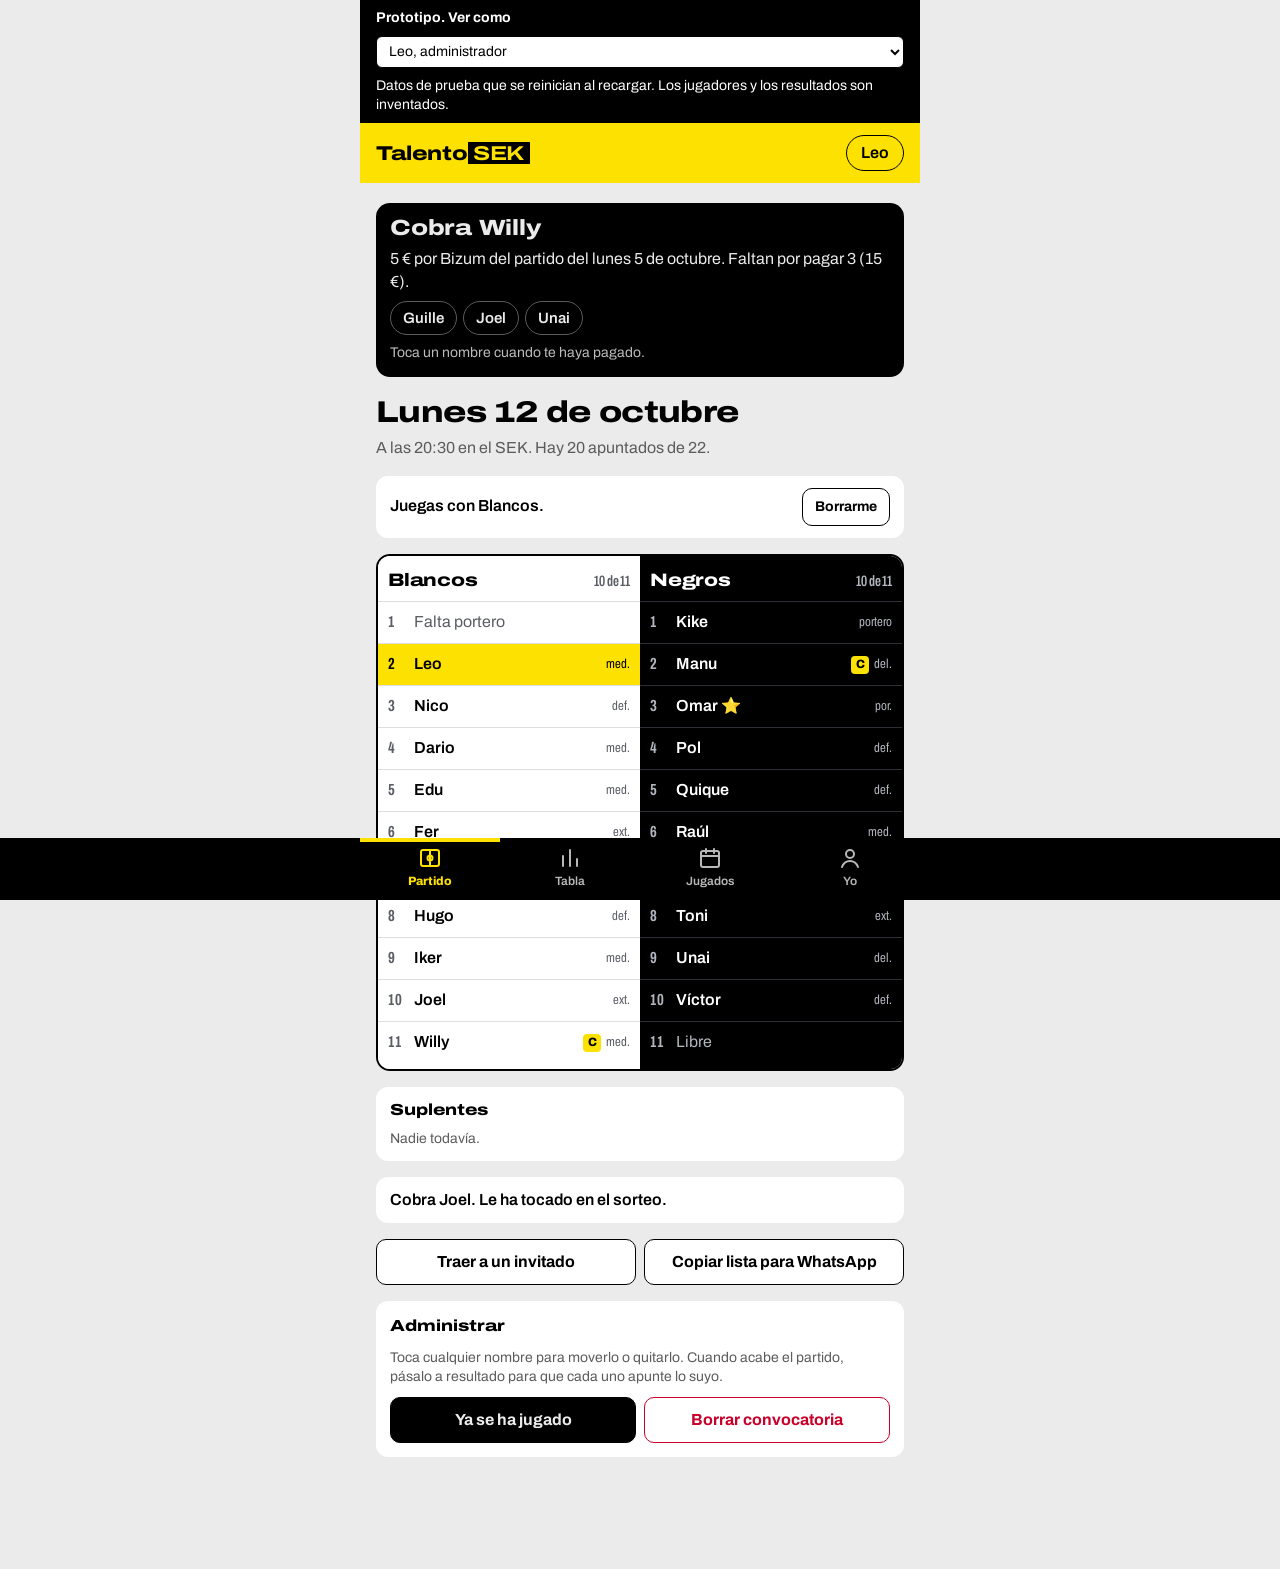
==== demo.html @ e17a6b20 "Colores del Borussia Dortmund, tabla centrada y paso automático a resultado - Amarillo y negro del B" ====
<!doctype html>
<html lang="es">
<head>
<meta charset="utf-8">
<meta name="viewport" content="width=device-width,initial-scale=1,viewport-fit=cover">
<meta name="theme-color" content="#fde100">
<style>html{padding-top:env(safe-area-inset-top,0px)}body{margin:0}[hidden]{display:none!important}</style>
</head>
<body>
<title>TalentoSEK</title>
<link rel="stylesheet" href="https://fonts.googleapis.com/css2?family=Archivo:ital,wdth,wght@0,62..125,100..900;1,62..125,100..900&amp;display=swap">
<style>
/* TalentoSEK. Una columna de móvil; la pizarra Blancos contra Negros es la pieza central y lo demás se queda callado.
   Colores: el amarillo y el negro del Borussia Dortmund, sobre grises neutros. */
:root{
  --grada:#ebebeb; --papel:#ffffff; --suave:#f3f3f3; --tinta:#000000; --gris:#5c5c5c; --raya:#c9c9c9;
  --amarilla:#fde100; --sobre-amarilla:#000000; --roja:#c8002a; --cesped:#0a7d45;
  --blanco:#ffffff; --negro:#000000; --gris-en-blanco:#5a5d64; --gris-en-negro:#b3b6be; --raya-en-blanco:#dcdee2; --raya-en-negro:#2e3035;
  --f:"Archivo","Arial Narrow",Arial,system-ui,sans-serif;
}
@media (prefers-color-scheme: dark){
  :root:not([data-theme="light"]){
    --grada:#111111; --papel:#1f1f1f; --suave:#2b2b2b; --tinta:#ffffff; --gris:#adadad; --raya:#404040;
    --roja:#ff6176; --cesped:#3fd088; color-scheme:dark;
  }
}
:root[data-theme="dark"]{
  --grada:#111111; --papel:#1f1f1f; --suave:#2b2b2b; --tinta:#ffffff; --gris:#adadad; --raya:#404040;
  --roja:#ff6176; --cesped:#3fd088; color-scheme:dark;
}
*{box-sizing:border-box}
body{background:var(--grada);color:var(--tinta);font:400 16px/1.4 var(--f);font-stretch:100%}
h1,h2,h3,p,ul,ol,dl,dd{margin:0}
ul,ol{padding:0;list-style:none}
button,input,select,textarea{font:inherit;color:inherit}
button{cursor:pointer}
:focus-visible{outline:3px solid var(--amarilla);outline-offset:2px;box-shadow:0 0 0 5px var(--tinta)}
#app{max-width:560px;margin:0 auto;padding-inline:16px;padding-block:0 112px;display:flex;flex-direction:column;gap:20px}

/* cabecera */
.cab{display:flex;align-items:center;justify-content:space-between;gap:12px;background:var(--amarilla);color:#000;margin-inline:-16px;padding:12px 16px}
.proto + .cab{margin-top:-20px}
.marca{font-weight:800;font-stretch:125%;font-size:20px;letter-spacing:-.02em}
.marca b{background:#000;color:var(--amarilla);padding:0 5px;margin-left:1px}
.quien{border:1.5px solid #000;color:#000;background:transparent;border-radius:999px;padding:6px 14px;font-weight:600;min-height:36px;max-width:55%;overflow:hidden;text-overflow:ellipsis;white-space:nowrap}
.proto{display:flex;flex-wrap:wrap;align-items:center;gap:8px 12px;background:#000;color:#fff;margin-inline:-16px;padding:8px 16px;font-size:14px}
.proto label{font-weight:700}
.proto select{background:#fff;color:#000;border:1.5px solid #000;border-radius:6px;padding:4px 8px;min-height:32px;max-width:100%}
.proto p{flex:1 1 100%}

/* textos */
.cuando{font-weight:800;font-stretch:125%;font-size:30px;line-height:1.02;letter-spacing:-.02em;text-wrap:balance}
.donde{color:var(--gris);max-width:60ch}
.vista{display:flex;flex-direction:column;gap:16px}
.bloque{display:flex;flex-direction:column;gap:10px}
h2{font-weight:800;font-stretch:125%;font-size:22px;letter-spacing:-.01em;text-wrap:balance}
.nota{color:var(--gris);font-size:14px;max-width:60ch}
.aviso{font-weight:600}
.aviso.mal{color:var(--roja)}
.aviso.bien{color:var(--cesped)}

/* botones */
.btn{border:1.5px solid var(--tinta);background:var(--papel);border-radius:10px;padding:10px 16px;font-weight:700;min-height:46px;text-align:center}
.btn.pri{background:var(--amarilla);color:var(--sobre-amarilla);border-color:var(--sobre-amarilla)}
.btn.osc{background:var(--tinta);color:var(--grada)}
.btn.peligro{color:var(--roja);border-color:var(--roja)}
.btn.min{min-height:38px;padding:6px 12px;font-size:14px}
.btn:disabled{opacity:.5;cursor:default}
.btn.ancho{width:100%}
.fila-btn{display:flex;flex-wrap:wrap;gap:8px}
.fila-btn .btn{flex:1 1 150px}
.enlace{border:0;background:none;padding:6px 0;font-weight:700;text-decoration:underline;text-underline-offset:3px;min-height:36px}

/* mi estado */
.estado{display:flex;flex-wrap:wrap;align-items:center;justify-content:space-between;gap:10px;background:var(--papel);border-radius:12px;padding:12px 14px}
.estado p{flex:1 1 180px;min-width:0;font-weight:600}

/* la pizarra */
.pizarra{display:grid;grid-template-columns:minmax(0,1fr) minmax(0,1fr);border:2px solid var(--tinta);border-radius:14px;overflow:hidden}
.lado{padding:12px 0 6px;min-width:0}
.lado.a{background:var(--blanco);color:#000;--g:var(--gris-en-blanco);--r:var(--raya-en-blanco)}
.lado.b{background:var(--negro);color:#fff;--g:var(--gris-en-negro);--r:var(--raya-en-negro)}
.lado h3{display:flex;align-items:baseline;justify-content:space-between;gap:6px;padding:0 10px 8px;font-weight:800;font-stretch:125%;font-size:18px;letter-spacing:-.01em}
.lado h3 span{font-weight:600;font-stretch:62%;font-size:15px;color:var(--g)}
.fila{display:grid;grid-template-columns:20px minmax(0,1fr) auto;align-items:center;gap:6px;min-height:42px;padding:0 10px;border-top:1px solid var(--r);width:100%;text-align:left;background:transparent;border-inline:0;border-bottom:0;color:inherit}
.fila .n{font-stretch:62%;font-weight:700;color:var(--g);font-variant-numeric:tabular-nums}
.fila .nom{overflow:hidden;text-overflow:ellipsis;white-space:nowrap;font-weight:600}
.fila .ext{font-size:13px;font-stretch:75%;color:var(--g);white-space:nowrap}
.cap{display:inline-grid;place-items:center;width:18px;height:18px;margin-right:5px;border-radius:4px;background:var(--amarilla);color:#000;font-weight:800;font-size:12px;font-stretch:100%;vertical-align:middle}
.fila.yo .cap{background:#000;color:var(--amarilla)}
.fila.yo{background:var(--amarilla);color:#000}
.fila.yo .n,.fila.yo .ext{color:#000}
.fila.libre .nom{font-weight:400;color:var(--g)}
button.fila:hover .nom{text-decoration:underline;text-underline-offset:3px}
.sup{background:var(--papel);border-radius:12px;padding:12px 14px;display:flex;flex-direction:column;gap:8px}
.sup h3{font-weight:800;font-stretch:125%;font-size:16px}
.sup ul{display:flex;flex-wrap:wrap;gap:6px}
.ficha{border:1.5px solid var(--raya);background:transparent;border-radius:999px;padding:5px 12px;min-height:34px;font-weight:600;font-size:15px}
.ficha.yo{background:var(--amarilla);color:#000;border-color:#000}
.ficha.on{background:var(--tinta);color:var(--grada);border-color:var(--tinta)}

/* marcador */
.marcador{display:grid;grid-template-columns:minmax(0,1fr) auto minmax(0,1fr);align-items:center;gap:8px;text-align:center}
.marcador .eq{font-weight:800;font-stretch:125%;font-size:16px}
.marcador .num{font-weight:800;font-stretch:62%;font-size:84px;line-height:.9;font-variant-numeric:tabular-nums}
.marcador .raya{font-stretch:62%;font-size:44px;color:var(--gris)}
.mm{display:inline-flex;gap:6px;justify-content:center}
.mm button,.paso button{width:42px;height:42px;border:1.5px solid var(--tinta);border-radius:10px;background:var(--papel);font-weight:800;font-size:20px;line-height:1}
.mm button:disabled,.paso button:disabled{opacity:.35}
.paso{display:flex;align-items:center;justify-content:space-between;gap:10px;padding:6px 0;border-top:1px solid var(--raya)}
.paso:first-of-type{border-top:0}
.paso .ctl{display:inline-flex;align-items:center;gap:8px}
.paso output{min-width:28px;text-align:center;font-weight:800;font-stretch:62%;font-size:26px;font-variant-numeric:tabular-nums}
.tarjeta{background:var(--papel);border-radius:12px;padding:14px;display:flex;flex-direction:column;gap:10px}
.tarjeta h3{font-weight:800;font-stretch:125%;font-size:16px}

/* pagar */
.pagar{display:flex;align-items:center;gap:14px}
.pagar p{font-weight:600;min-width:0}
.pasta{flex:none;width:76px;height:76px;border-radius:50%;border:3px solid #000;background:var(--amarilla);display:grid;place-items:center;font-size:42px;line-height:1;padding:0;box-shadow:0 5px 0 #000}
.pasta:active{transform:translateY(4px);box-shadow:0 1px 0 #000}
.cobro .pasta{border-color:var(--grada);box-shadow:0 5px 0 var(--grada)}
@media (prefers-reduced-motion:no-preference){
  .pasta span{display:block;animation:baila 1.6s ease-in-out infinite}
  @keyframes baila{0%,60%,100%{transform:rotate(0)}70%{transform:rotate(-14deg)}80%{transform:rotate(12deg)}90%{transform:rotate(-6deg)}}
}

/* cobros */
.cobro{background:var(--tinta);color:var(--grada);border-radius:14px;padding:14px;display:flex;flex-direction:column;gap:8px}
.cobro .t{font-weight:800;font-stretch:125%;font-size:22px;line-height:1.05;letter-spacing:-.01em;overflow-wrap:anywhere}
.cobro .btn{border-color:var(--grada)}
.cobro .ficha{border-color:var(--gris);color:var(--grada)}
.cobro ul{display:flex;flex-wrap:wrap;gap:6px}

/* tablas */
.tablawrap{overflow-x:auto;background:var(--papel);border-radius:12px}
table{border-collapse:collapse;width:100%;font-variant-numeric:tabular-nums}
th,td{padding:10px 8px;text-align:center;white-space:nowrap;border-bottom:1px solid var(--raya)}
tbody tr:last-child th,tbody tr:last-child td{border-bottom:0}
thead th{font-weight:600;font-size:13px;color:var(--gris);padding-block:8px}
thead th.izq{text-align:left;padding-left:12px}
thead button{border:0;background:none;padding:4px 2px;font:inherit;color:inherit}
thead th[aria-sort] button{color:var(--tinta);font-weight:800;box-shadow:inset 0 -3px 0 var(--amarilla)}
tbody th{position:sticky;left:0;z-index:1;background:var(--papel);text-align:left;font-weight:600;padding-left:12px;max-width:42vw;overflow:hidden;text-overflow:ellipsis}
tbody th .pos{display:inline-block;width:22px;color:var(--gris);font-stretch:62%;font-weight:700}
tbody td{font-stretch:62%;font-weight:500;font-size:19px;color:var(--gris)}
tbody td.on{color:var(--tinta);font-weight:800}
tbody tr.yo th,tbody tr.yo td{background:var(--amarilla);color:#000}
tbody tr.yo .pos{color:#000}
tbody tr.sin th,tbody tr.sin td{color:var(--gris);font-weight:400}
.racha{display:inline-flex;gap:3px;vertical-align:middle}
.r{display:inline-grid;place-items:center;width:20px;height:20px;border-radius:50%;font-weight:800;font-size:11px;font-stretch:100%;color:#fff}
.r.v{background:#0a7d45}.r.e{background:#6b6f78}.r.d{background:#c8002a}

/* historial */
.partido{background:var(--papel);border-radius:12px;padding:14px;display:flex;flex-direction:column;gap:10px}
.partido .res{display:flex;align-items:baseline;gap:10px;font-weight:800;font-stretch:62%;font-size:44px;line-height:1;font-variant-numeric:tabular-nums}
.partido .res small{font-stretch:125%;font-size:14px;font-weight:800}
.partido .res i{font-style:normal;color:var(--gris);font-weight:500}
.dos{display:grid;grid-template-columns:repeat(2,minmax(0,1fr));gap:12px}
.dos li{font-size:15px;overflow-wrap:anywhere}
.dos li span{color:var(--gris);font-size:13px}

/* formularios */
.campo{display:flex;flex-direction:column;gap:6px}
.campo label{font-weight:700;font-size:14px}
input[type="text"],input[type="date"],input[type="search"],select,textarea{background:var(--papel);border:1.5px solid var(--tinta);border-radius:10px;padding:10px 12px;min-height:46px;width:100%;max-width:100%}
textarea{min-height:200px;font-size:14px}
.lista-nombres{display:grid;grid-template-columns:repeat(2,minmax(0,1fr));gap:8px}
.lista-nombres button{border:1.5px solid var(--tinta);background:var(--papel);border-radius:10px;padding:10px 12px;min-height:48px;font-weight:700;text-align:left;overflow:hidden;text-overflow:ellipsis;white-space:nowrap}
.lista-nombres.una{grid-template-columns:minmax(0,1fr)}
.lista-nombres.una button{white-space:normal;overflow:visible}
.lista-nombres button:disabled{border-color:var(--raya);color:var(--gris);font-weight:400}
.jug{display:flex;align-items:center;justify-content:space-between;gap:8px;padding:10px 0;border-top:1px solid var(--raya)}
.jug:first-child{border-top:0}
.jug .q{min-width:0;display:flex;flex-direction:column}
.jug .q b{font-weight:700;overflow-wrap:anywhere}
.jug .q span{font-size:13px;color:var(--gris)}

/* barra inferior */
.barra{position:fixed;left:0;right:0;bottom:0;z-index:5;background:#000;padding-bottom:env(safe-area-inset-bottom,0px)}
.barra div{max-width:560px;margin:0 auto;display:grid;grid-template-columns:repeat(4,minmax(0,1fr))}
.barra button{border:0;background:none;padding:8px 2px 10px;display:flex;flex-direction:column;align-items:center;gap:3px;font-size:12px;font-weight:600;color:#b8b8b8;min-height:58px}
.barra svg{width:24px;height:24px;fill:none;stroke:currentColor;stroke-width:2;stroke-linecap:round;stroke-linejoin:round}
.barra button[aria-current="page"]{color:var(--amarilla);font-weight:800;box-shadow:inset 0 4px 0 var(--amarilla)}

/* hoja inferior */
.velo{position:fixed;inset:0;z-index:8;background:rgba(0,0,0,.55);border:0;width:100%;height:100%;cursor:default}
.hoja{position:fixed;left:0;right:0;bottom:0;z-index:9;max-width:560px;margin:0 auto;background:var(--papel);border:2px solid var(--tinta);border-bottom:0;border-radius:18px 18px 0 0;padding:18px 16px;padding-bottom:calc(18px + env(safe-area-inset-bottom,0px));display:flex;flex-direction:column;gap:12px;max-height:86%;overflow-y:auto}
.hoja h2{font-size:20px}
#toast{position:fixed;left:16px;right:16px;bottom:calc(84px + env(safe-area-inset-bottom,0px));z-index:12;display:flex;justify-content:center;pointer-events:none}
#toast p{background:var(--tinta);color:var(--grada);padding:10px 14px;border-radius:10px;font-weight:600;max-width:480px}
@media (prefers-reduced-motion:no-preference){
  .hoja{animation:sube .18s ease-out}
  @keyframes sube{from{transform:translateY(24px);opacity:.6}to{transform:none;opacity:1}}
}
@media (max-width:360px){.cuando{font-size:26px}.marcador .num{font-size:68px}}
</style>
<div id="app"></div>
<script>
/* Datos de prueba con nombres inventados, para enseñar la app sin datos de nadie. */
window.TS_SEED = {
  note: 'Los jugadores y los resultados son inventados.',
  admin: 'u-admin',
  tags: { 'Omar': '⭐' },
  captains: ['Willy', 'Leo', 'Manu', 'Omar'],
  poll: { q: '¿Quién llega siempre tarde?', options: ['Bruno', 'Manu', 'Toni', 'Willy'] },
  personas: [
    { uid: 'u-admin', label: 'Leo, administrador' },
    { uid: 'u-jugador', label: 'Nico, jugador' },
    { uid: 'u-nuevo', label: 'Un móvil que entra por primera vez' }
  ],
  players: [['Leo', [], 'u-admin', 'med'], ['Nico', [], 'u-jugador', 'def'], ['Bruno', [], null, 'por'], ['Dario', [], null, 'med'], ['Edu', [], null, 'med'], ['Fer', [], null, 'ext'], ['Guille', [], null, 'del'], ['Hugo', [], null, 'def'], ['Iker', [], null, 'med'], ['Joel', [], null, 'ext'], ['Kike', [], null, 'por'], ['Manu', [], null, 'del'], ['Omar', [], null, 'por'], ['Pol', [], null, 'def'], ['Quique', [], null, 'def'], ['Raúl', [], null, 'med'], ['Samu', [], null, 'med'], ['Toni', [], null, 'ext'], ['Unai', [], null, 'del'], ['Víctor', [], null, 'def'], ['Willy', [], null, 'med'], ['Xavi', [], null, 'ext'], ['Yago', [], null, 'por']],
  matches: [
    { date: '2026-10-05', status: 'closed', sa: 3, sb: 4, cob: 'Willy',
      a: [['Bruno', 1], ['Leo', 0, 1, 1, 1], ['Nico', 0, 1, 0, 1], ['Dario', 0, 1, 0, 1], ['Edu', 0, 0, 1, 1], ['Fer', 0, 0, 1, 1], ['Guille', 0], ['Hugo', 0, 0, 0, 1], ['Iker', 0, 0, 0, 1], ['Joel', 0], ['Willy', 0]],
      b: [['Kike', 1], ['Manu', 0, 2, 0, 1], ['Omar', 0, 1, 1, 1], ['Pol', 0, 1, 0, 1], ['Quique', 0, 0, 2, 1], ['Raúl', 0, 0, 1, 1], ['Samu', 0, 0, 0, 1], ['Toni', 0, 0, 0, 1], ['Unai', 0], ['Víctor', 0, 0, 0, 1], ['Xavi', 0, 0, 0, 1]] },
    { date: '2026-10-12', status: 'open',
      a: [['Leo'], ['Nico'], ['Dario'], ['Edu'], ['Fer'], ['Guille'], ['Hugo'], ['Iker'], ['Joel'], ['Willy']],
      b: [['Kike', 1], ['Manu'], ['Omar'], ['Pol'], ['Quique'], ['Raúl'], ['Samu'], ['Toni'], ['Unai'], ['Víctor']] }
  ]
};
</script>
<script>
/* Datos de prueba en memoria para el prototipo. La app real cambia este archivo por la conexión con la base de datos;
   los permisos de aquí son los mismos que tendrán las reglas de seguridad. */
window.createBackend = function () {
  'use strict';
  var db = { players: {}, users: {}, admins: {}, matches: {}, entries: {}, poll: null, captains: [] };
  var seq = 0, t0 = Date.now() - 3 * 86400000;
  function id(p) { seq++; return p + seq.toString(36) + Math.random().toString(36).slice(2, 6); }
  function add(name, aka, uid, pos) {
    var pid = id('p');
    db.players[pid] = { id: pid, name: name, aka: aka || [], uid: uid || null, guestOf: null, pos: pos || null };
    if (uid) db.users[uid] = pid;
    return pid;
  }
  // Los datos de prueba llegan aparte (window.TS_SEED) para que el código no lleve nombres dentro.
  var seed = window.TS_SEED || { players: [], admin: null, matches: [], personas: [] };
  var N = {};
  seed.players.forEach(function (r) { N[r[0]] = add(r[0], r[1], r[2], r[3]); });
  if (seed.admin) db.admins[seed.admin] = true;
  Object.keys(seed.tags || {}).forEach(function (n) { if (N[n]) db.players[N[n]].tag = seed.tags[n]; });
  if (seed.captains) db.captains = seed.captains.map(function (n) { return N[n]; }).filter(Boolean);
  if (seed.poll) db.poll = { q: seed.poll.q, options: seed.poll.options, active: true };
  function entry(t, gk, i, g, a, og, paid) { return { t: t, gk: !!gk, at: t0 + i * 60000, g: g || 0, a: a || 0, og: og || 0, paid: !!paid }; }
  // cada jugador de un partido: [nombre, portero, goles, asistencias, pagado]
  seed.matches.forEach(function (sm, k) {
    var mid = 'm' + sm.date.replace(/-/g, ''), es = {}, fin = null, i = 0;
    ['a', 'b', 's'].forEach(function (t) {
      (sm[t] || []).forEach(function (r) { es[N[r[0]]] = entry(t, r[1], k * 1000 + (i++), r[2], r[3], 0, r[4]); });
    });
    if (sm.status === 'closed') {
      fin = {};
      Object.keys(es).forEach(function (pid, j) { var e = es[pid]; if (e.t !== 's') fin[pid] = { t: e.t, gk: e.gk, g: e.g, a: e.a, og: e.og, o: j }; });
    }
    db.matches[mid] = { id: mid, date: sm.date, time: '20:30', status: sm.status, sa: sm.sa || 0, sb: sm.sb || 0, cob: sm.cob ? N[sm.cob] : null, final: fin, drawAt: null, endAt: null };
    db.entries[mid] = es;
  });

  var uid = seed.personas.length ? seed.personas[0].uid : 'u-0', watchers = [];
  function clone(o) { return JSON.parse(JSON.stringify(o)); }
  function snap() {
    return clone({
      me: { uid: uid, pid: db.users[uid] || null, isAdmin: !!db.admins[uid] },
      players: Object.keys(db.players).map(function (k) { return db.players[k]; }),
      admins: db.admins,
      poll: db.poll,
      captains: db.captains,
      matches: Object.keys(db.matches).map(function (k) { return db.matches[k]; }),
      entries: db.entries
    });
  }
  function emit() { var s = snap(); watchers.forEach(function (w) { w(s); }); }
  function deny(msg) { var e = new Error(msg || 'No tienes permiso para hacer eso.'); e.code = 'denied'; throw e; }
  function admin() { return !!db.admins[uid]; }
  function mine() { return db.users[uid] || null; }
  function owns(pid) { var p = db.players[pid], me = mine(); return !!p && !!me && (pid === me || p.guestOf === me); }
  function only(patch, keys) { return Object.keys(patch).every(function (k) { return keys.indexOf(k) >= 0; }); }
  function op(fn) {
    return new Promise(function (ok, ko) {
      try { var r = fn(); emit(); ok(r); } catch (e) { ko(e); }
    });
  }

  return {
    mock: true,
    personas: seed.personas,
    note: seed.note || '',
    switchUser: function (u) { uid = u; emit(); },
    watch: function (cb) { watchers.push(cb); cb(snap()); },

    claimPlayer: function (pid) {
      return op(function () {
        var p = db.players[pid];
        if (!p) deny('Ese jugador ya no existe.');
        if (mine()) deny('Este móvil ya está asociado a un jugador.');
        if (p.uid) deny('Ese nombre ya lo ha cogido otro móvil. Pide a un administrador que lo libere.');
        p.uid = uid; db.users[uid] = pid;
      });
    },
    createPlayer: function (data) {
      return op(function () {
        var name = String(data.name || '').trim().slice(0, 30);
        if (!name) deny('Escribe un nombre.');
        var pid = id('p'), p = { id: pid, name: name, aka: [], uid: null, guestOf: null, pos: null };
        if (data.guestOf) {
          if (data.guestOf !== mine() && !admin()) deny();
          p.guestOf = data.guestOf;
        } else if (!admin() || data.self) {
          if (mine()) deny('Este móvil ya está asociado a un jugador.');
          p.uid = uid; db.users[uid] = pid;
        }
        db.players[pid] = p;
        return pid;
      });
    },
    releasePlayer: function (pid) {
      return op(function () {
        var p = db.players[pid];
        if (!p) return;
        if (!admin() && pid !== mine()) deny();
        if (p.uid) delete db.users[p.uid];
        p.uid = null;
      });
    },
    updatePlayer: function (pid, patch) {
      return op(function () {
        if (!admin()) deny();
        var p = db.players[pid];
        if (!p) deny('Ese jugador ya no existe.');
        if (patch.name !== undefined) p.name = String(patch.name).trim().slice(0, 30) || p.name;
        if (patch.aka) p.aka = patch.aka;
        if (patch.tag !== undefined) p.tag = patch.tag || null;
      });
    },
    // Lo que cada jugador puede cambiar de sí mismo: su posición y su respuesta a la encuesta.
    setProfile: function (pid, patch) {
      return op(function () {
        var p = db.players[pid];
        if (!p) deny('Ese jugador ya no existe.');
        if (!admin() && pid !== mine()) deny();
        if ('pos' in patch) p.pos = patch.pos || null;
        if ('poll' in patch) p.poll = patch.poll || null;
      });
    },
    setCaptains: function (order) {
      return op(function () {
        if (!admin()) deny();
        db.captains = order.slice();
      });
    },
    setPoll: function (data) {
      return op(function () {
        if (!admin()) deny();
        db.poll = { q: data.q, options: data.options, active: !!data.active };
      });
    },
    deletePlayer: function (pid) {
      return op(function () {
        var p = db.players[pid];
        if (!p) return;
        if (!admin() && !(p.guestOf && p.guestOf === mine())) deny();
        Object.keys(db.matches).forEach(function (mid) {
          var m = db.matches[mid];
          if (m.final && m.final[pid]) deny('Tiene partidos cerrados; se puede renombrar, pero no borrar.');
        });
        Object.keys(db.entries).forEach(function (mid) { delete db.entries[mid][pid]; });
        if (p.uid) delete db.users[p.uid];
        delete db.players[pid];
      });
    },
    setAdmin: function (pid, on) {
      return op(function () {
        if (!admin()) deny();
        var p = db.players[pid];
        if (!p || !p.uid) deny('Primero tiene que entrar en la app y elegir su nombre.');
        if (!on && p.uid === uid) deny('No puedes quitarte a ti mismo de administrador.');
        if (on) db.admins[p.uid] = true; else delete db.admins[p.uid];
      });
    },
    createMatch: function (data) {
      return op(function () {
        if (!admin()) deny();
        var mid = 'm' + String(data.date).replace(/-/g, '') + id('');
        db.matches[mid] = { id: mid, date: data.date, time: data.time || '20:30', status: 'open', sa: 0, sb: 0, cob: null, final: null, drawAt: data.drawAt || null, endAt: data.endAt || null, drawn: false };
        db.entries[mid] = {};
        return mid;
      });
    },
    updateMatch: function (mid, patch) {
      return op(function () {
        if (!admin()) deny();
        var m = db.matches[mid];
        if (!m) deny('Ese partido ya no existe.');
        Object.keys(patch).forEach(function (k) { m[k] = patch[k]; });
      });
    },
    advanceMatch: function (mid) {
      return op(function () {
        var m = db.matches[mid];
        if (!m) deny('Ese partido ya no existe.');
        if (!admin() && !(mine() && m.status === 'open' && m.endAt && Date.now() >= m.endAt)) deny();
        if (m.status === 'open') m.status = 'review';
      });
    },
    drawCollector: function (mid, pid) {
      return op(function () {
        var m = db.matches[mid], e = m && db.entries[mid][pid];
        if (!m) deny('Ese partido ya no existe.');
        if (!admin()) {
          if (!mine() || m.cob || m.drawn || m.status === 'closed' || !m.drawAt || Date.now() < m.drawAt) deny();
          if (!e || e.gk || (e.t !== 'a' && e.t !== 'b')) deny();
        }
        m.cob = pid; m.drawn = true;
      });
    },
    deleteMatch: function (mid) {
      return op(function () {
        if (!admin()) deny();
        delete db.matches[mid]; delete db.entries[mid];
      });
    },
    setEntry: function (mid, pid, data) {
      return op(function () {
        var m = db.matches[mid];
        if (!m) deny('Ese partido ya no existe.');
        if (!admin() && !(owns(pid) && m.status === 'open')) deny(m.status === 'open' ? undefined : 'La convocatoria ya está cerrada.');
        db.entries[mid][pid] = { t: data.t, gk: !!data.gk, at: data.at || Date.now(), g: 0, a: 0, og: 0, paid: false };
      });
    },
    updateEntry: function (mid, pid, patch) {
      return op(function () {
        var m = db.matches[mid], e = m && db.entries[mid][pid];
        if (!e) deny('Ese jugador ya no está en el partido.');
        if (!admin()) {
          if (!owns(pid)) deny();
          var ok = m.status === 'open' ? only(patch, ['t', 'gk']) : m.status === 'review' ? only(patch, ['g', 'a', 'og', 'paid']) : only(patch, ['paid']);
          if (!ok) deny('Eso solo puede cambiarlo un administrador.');
        }
        Object.keys(patch).forEach(function (k) { e[k] = patch[k]; });
      });
    },
    deleteEntry: function (mid, pid) {
      return op(function () {
        var m = db.matches[mid];
        if (!m || !db.entries[mid][pid]) return;
        if (!admin() && !(owns(pid) && m.status === 'open')) deny();
        delete db.entries[mid][pid];
      });
    }
  };
};
</script>
<script>
(function () {
  'use strict';
  var FEE = 5, CAP = 11, TEAM = { a: 'Blancos', b: 'Negros', s: 'Suplentes' };
  var POS = { por: 'Portero', def: 'Defensa', med: 'Mediocampista', ext: 'Extremo', del: 'Delantero' };
  var app = document.getElementById('app');
  var B = window.createBackend();
  var S = { loading: true, me: { uid: null, pid: null, isAdmin: false }, players: [], admins: {}, matches: [], entries: {} };
  var idx = {};
  var ui = { tab: 'partido', sort: 'g', onboarding: false, pending: null, pollQ: null, pollOpts: null, addNames: '', tagInput: '', sheet: null, confirm: null, newName: '', guestName: '', guestTeam: 's', newDate: '', rename: '' };

  /* ---------- utilidades ---------- */
  function esc(s) {
    return String(s).replace(/[&<>"']/g, function (c) { return { '&': '&amp;', '<': '&lt;', '>': '&gt;', '"': '&quot;', "'": '&#39;' }[c]; });
  }
  function byName(a, b) { return a.name.localeCompare(b.name, 'es', { sensitivity: 'base' }); }
  function nameOf(pid) { return idx[pid] ? idx[pid].name : 'Jugador borrado'; }
  // Nombre para pintar: con el símbolo que un administrador le haya puesto a ese jugador, a su derecha.
  function nm(pid) { var p = idx[pid]; return esc(nameOf(pid)) + (p && p.tag ? ' <span class="sim">' + esc(p.tag) + '</span>' : ''); }
  function norm(s) { return String(s).normalize('NFD').replace(/[̀-ͯ]/g, '').toLowerCase().replace(/[^a-z0-9]+/g, ' ').trim(); }
  function iso(d) { var m = d.getMonth() + 1, x = d.getDate(); return d.getFullYear() + '-' + (m < 10 ? '0' : '') + m + '-' + (x < 10 ? '0' : '') + x; }
  function nextMonday() {
    // el primer lunes que quede libre: después de hoy y del último partido que ya exista
    var d = new Date(), last = S.matches.map(function (m) { return m.date; }).sort().pop();
    if (last) { var l = new Date(last + 'T12:00:00'); l.setDate(l.getDate() + 1); if (l > d) d = l; }
    d.setDate(d.getDate() + ((8 - d.getDay()) % 7));
    return iso(d);
  }
  function fmt(s, opts) {
    var d = new Date(s + 'T12:00:00');
    if (isNaN(d)) return s;
    try { var t = new Intl.DateTimeFormat('es-ES', opts).format(d).replace(',', ''); return t.charAt(0).toUpperCase() + t.slice(1); } catch (e) { return s; }
  }
  function largo(s) { return fmt(s, { weekday: 'long', day: 'numeric', month: 'long' }); }
  function corto(s) { return fmt(s, { weekday: 'short', day: 'numeric', month: 'short' }).toLowerCase(); }
  function lista(names) {
    if (names.length < 2) return names.join('');
    return names.slice(0, -1).join(', ') + ' y ' + names[names.length - 1];
  }
  function num(n, d) { try { return n.toLocaleString('es-ES', { minimumFractionDigits: d || 0, maximumFractionDigits: d || 0 }); } catch (e) { return String(n); } }

  /* ---------- lectura de datos ---------- */
  function sorted() { return S.matches.slice().sort(function (m, n) { return m.date < n.date ? -1 : m.date > n.date ? 1 : (m.id < n.id ? -1 : 1); }); }
  function closed() { return sorted().filter(function (m) { return m.status === 'closed' && m.final; }); }
  function ents(mid) { return S.entries[mid] || {}; }
  function side(m, t) {
    var src = m.status === 'closed' && m.final ? m.final : ents(m.id), out = [];
    Object.keys(src).forEach(function (pid) { if (src[pid].t === t) out.push({ pid: pid, e: src[pid] }); });
    return out.sort(function (x, y) {
      return ((y.e.gk ? 1 : 0) - (x.e.gk ? 1 : 0)) || ((x.e.at || x.e.o || 0) - (y.e.at || y.e.o || 0)) || nameOf(x.pid).localeCompare(nameOf(y.pid), 'es');
    });
  }
  function declared(m, t) {
    var o = t === 'a' ? 'b' : 'a', n = 0;
    side(m, t).forEach(function (x) { n += x.e.g || 0; });
    side(m, o).forEach(function (x) { n += x.e.og || 0; });
    return n;
  }
  // El capitán de un equipo es, de los que juegan en él, el que va primero en la jerarquía que fijan los administradores.
  function capOrder() { return (S.captains || []).filter(function (pid) { return !!idx[pid]; }); }
  function captainOf(m, t) {
    var team = {}, order = capOrder();
    side(m, t).forEach(function (x) { team[x.pid] = true; });
    for (var i = 0; i < order.length; i++) if (team[order[i]]) return order[i];
    return null;
  }
  // Sorteo de quién cobra: media hora antes del partido, entre los jugadores de campo apuntados.
  // No entran los porteros, los invitados ni quien haya cobrado en alguno de los 4 partidos anteriores.
  var SKIP = 4;
  function drawTime(m) {
    if (m.drawAt) return m.drawAt;
    var d = new Date(m.date + 'T' + (m.time || '20:30') + ':00');
    return isNaN(d) ? Infinity : d.getTime() - 30 * 60000;
  }
  function endTime(m) {
    if (m.endAt === null) return Infinity;   // reabierto a mano por un administrador: ya no pasa solo
    if (m.endAt) return m.endAt;
    var d = new Date(m.date + 'T' + (m.time || '20:30') + ':00');
    return isNaN(d) ? Infinity : d.getTime() + 90 * 60000;
  }
  function hhmm(ms) { var d = new Date(ms), h = d.getHours(), mi = d.getMinutes(); return (h < 10 ? '0' : '') + h + ':' + (mi < 10 ? '0' : '') + mi; }
  function candidates(m) {
    var field = side(m, 'a').concat(side(m, 'b')).filter(function (x) { return !x.e.gk && idx[x.pid] && !idx[x.pid].guestOf; }).map(function (x) { return x.pid; });
    var recent = sorted().filter(function (o) { return o.date < m.date && o.cob; }).slice(-SKIP).map(function (o) { return o.cob; });
    var fresh = field.filter(function (pid) { return recent.indexOf(pid) < 0; });
    return fresh.length ? fresh : field;   // si todos han cobrado hace poco, entran todos
  }
  function poll() { var p = S.poll; return p && p.active && p.q && p.options && p.options.length ? p : null; }
  function owns(pid) { var p = idx[pid], me = S.me.pid; return !!p && !!me && (pid === me || p.guestOf === me); }
  function room(m, t, gk, moving) {
    if (t === 's') return true;
    // Caben 11 por equipo, con portero o sin él: si se juega sin portero, los 11 pueden ser de campo.
    var s = side(m, t).filter(function (x) { return x.pid !== moving; });
    if (s.length >= CAP) return false;
    return gk ? !s.some(function (x) { return x.e.gk; }) : true;
  }
  function dues(m) {
    var payers = side(m, 'a').concat(side(m, 'b')).filter(function (x) { return !x.e.gk; }).map(function (x) { return x.pid; });
    if (m.settled) return { payers: payers, unpaid: [] };
    if (!S.entries[m.id]) return { payers: payers, unpaid: [], unknown: true };
    var es = ents(m.id);
    return { payers: payers, unpaid: payers.filter(function (pid) { return pid !== m.cob && !(es[pid] && es[pid].paid); }) };
  }
  function stats() {
    var rows = {};
    S.players.forEach(function (p) { rows[p.id] = { id: p.id, name: p.name, pj: 0, v: 0, e: 0, d: 0, g: 0, a: 0, ga: 0, pp: 0, pts: 0, gkpj: 0, gc: 0, cs: 0, form: [] }; });
    closed().forEach(function (m) {
      [['a', m.sa || 0, m.sb || 0], ['b', m.sb || 0, m.sa || 0]].forEach(function (t) {
        var res = t[1] > t[2] ? 'v' : t[1] < t[2] ? 'd' : 'e';
        side(m, t[0]).forEach(function (x) {
          var r = rows[x.pid];
          if (!r) return;
          r.pj++; r[res]++; r.form.push(res);
          r.g += x.e.g || 0; r.a += x.e.a || 0; r.pp += x.e.og || 0;
          if (x.e.gk) { r.gkpj++; r.gc += t[2]; if (!t[2]) r.cs++; }
        });
      });
    });
    return S.players.map(function (p) { var r = rows[p.id]; r.ga = r.g + r.a; r.pts = r.v * 3 + r.e; return r; });
  }

  /* ---------- avisos y llamadas ---------- */
  var toastEl = null, toastT = null;
  function toast(msg) {
    if (!toastEl) { toastEl = document.createElement('div'); toastEl.id = 'toast'; toastEl.setAttribute('role', 'status'); document.body.appendChild(toastEl); }
    toastEl.innerHTML = '<p>' + esc(msg) + '</p>';
    clearTimeout(toastT);
    toastT = setTimeout(function () { toastEl.innerHTML = ''; }, 4500);
  }
  function run(promise, okMsg) {
    return promise.then(function (r) { if (okMsg) toast(okMsg); return r; }, function (e) {
      toast(e && e.code === 'denied' ? e.message : 'No se ha podido guardar. Comprueba la conexión y vuelve a intentarlo.');
      return null;
    });
  }

  /* ---------- piezas de pantalla ---------- */
  var ICON = {
    partido: '<svg viewBox="0 0 24 24" aria-hidden="true"><rect x="3" y="4" width="18" height="16" rx="2"/><path d="M12 4v16M12 9.5a2.5 2.5 0 0 1 0 5a2.5 2.5 0 0 1 0-5"/></svg>',
    tabla: '<svg viewBox="0 0 24 24" aria-hidden="true"><path d="M5 20V10M12 20V4M19 20v-7"/></svg>',
    partidos: '<svg viewBox="0 0 24 24" aria-hidden="true"><rect x="3" y="5" width="18" height="16" rx="2"/><path d="M3 10h18M8 3v4M16 3v4"/></svg>',
    yo: '<svg viewBox="0 0 24 24" aria-hidden="true"><circle cx="12" cy="8" r="4"/><path d="M4 21c1.5-4 4.5-6 8-6s6.5 2 8 6"/></svg>'
  };
  function protoBar() {
    if (!B.personas) return '';
    return '<div class="proto"><label for="persona">Prototipo. Ver como</label><select id="persona" data-in="persona">' +
      B.personas.map(function (p) { return '<option value="' + p.uid + '"' + (p.uid === S.me.uid ? ' selected' : '') + '>' + esc(p.label) + '</option>'; }).join('') +
      '</select><p>Datos de prueba que se reinician al recargar. ' + esc(B.note || '') + '</p></div>';
  }
  function header() {
    return '<header class="cab"><p class="marca">Talento<b>SEK</b></p>' +
      (S.me.pid ? '<button class="quien" data-act="tab" data-t="yo" data-fk="quien">' + esc(nameOf(S.me.pid)) + '</button>'
        : '<button class="quien" data-act="identify" data-fk="quien">Elegir quién soy</button>') + '</header>';
  }
  function tabbar() {
    var L = { partido: 'Partido', tabla: 'Tabla', partidos: 'Jugados', yo: 'Yo' };
    return '<nav class="barra" aria-label="Secciones"><div>' + Object.keys(L).map(function (t) {
      return '<button data-act="tab" data-t="' + t + '" data-fk="tab-' + t + '"' + (ui.tab === t && !ui.onboarding ? ' aria-current="page"' : '') + '>' + ICON[t] + L[t] + '</button>';
    }).join('') + '</div></nav>';
  }
  function stepRow(label, value, attrs, key, max) {
    return '<div class="paso"><span>' + label + '</span><span class="ctl">' +
      '<button type="button" ' + attrs + ' data-d="-1" data-fk="' + key + '-m" aria-label="Quitar uno de ' + label.toLowerCase() + '"' + (value <= 0 ? ' disabled' : '') + '>−</button>' +
      '<output>' + value + '</output>' +
      '<button type="button" ' + attrs + ' data-d="1" data-fk="' + key + '-p" aria-label="Añadir uno a ' + label.toLowerCase() + '"' + (value >= (max || 30) ? ' disabled' : '') + '>+</button></span></div>';
  }

  /* ---------- la pizarra ---------- */
  function extra(m, x) {
    var p = idx[x.pid] || {};
    if (m.status === 'open') return x.e.gk ? 'portero' : p.guestOf ? 'inv.' : (p.pos && POS[p.pos] ? p.pos + '.' : '');   // abreviado para no comerse el nombre
    var bits = [];
    if (x.e.g) bits.push(x.e.g + 'g');
    if (x.e.a) bits.push(x.e.a + 'a');
    if (x.e.og) bits.push(x.e.og + 'pp');
    if (x.e.paid) bits.push('<span title="Ha pagado">💵</span>');
    return bits.join(' ') || (x.e.gk ? 'portero' : '');
  }
  var CAP_BADGE = '<span class="cap" title="Capitán">C</span>';
  function fila(m, n, x, cap) {
    var can = m.status !== 'closed' && (S.me.isAdmin || owns(x.pid));
    var inner = '<span class="n">' + n + '</span><span class="nom">' + nm(x.pid) + '</span><span class="ext">' + (cap === x.pid ? CAP_BADGE : '') + extra(m, x) + '</span>';
    var cls = 'fila' + (x.pid === S.me.pid ? ' yo' : '');
    return can
      ? '<li><button class="' + cls + '" data-act="sheet-entry" data-mid="' + m.id + '" data-pid="' + x.pid + '" data-fk="f-' + m.id + x.pid + '">' + inner + '</button></li>'
      : '<li><div class="' + cls + '">' + inner + '</div></li>';
  }
  function libre(m, t, n, gk, full) {
    var label = gk ? 'Falta portero' : 'Libre';
    if (m.status !== 'open' || full) return gk ? '<li><div class="fila libre"><span class="n">1</span><span class="nom">Sin portero</span><span class="ext"></span></div></li>' : '';
    return '<li><button class="fila libre" data-act="join" data-mid="' + m.id + '" data-t="' + t + '" data-gk="' + (gk ? 1 : 0) + '" data-fk="l-' + t + n + '" aria-label="' +
      (gk ? 'Ponerme de portero en ' : 'Apuntarme en ') + TEAM[t] + '"><span class="n">' + n + '</span><span class="nom">' + label + '</span><span class="ext"></span></button></li>';
  }
  function lado(m, t) {
    var s = side(m, t), gk = s.filter(function (x) { return x.e.gk; })[0], field = s.filter(function (x) { return !x.e.gk; }), html = '';
    var full = s.length >= CAP, cap = captainOf(m, t);
    html += gk ? fila(m, 1, gk, cap) : libre(m, t, 1, true, full);
    var rows = m.status === 'open' ? CAP - 1 : field.length;
    for (var i = 0; i < Math.max(rows, field.length); i++) html += field[i] ? fila(m, i + 2, field[i], cap) : libre(m, t, i + 2, false, full);
    return '<section class="lado ' + t + '" aria-label="' + TEAM[t] + '"><h3>' + TEAM[t] + ' <span>' + s.length + (m.status === 'open' ? ' de ' + CAP : '') + '</span></h3><ol>' + html + '</ol></section>';
  }
  function pizarra(m) { return '<div class="pizarra">' + lado(m, 'a') + lado(m, 'b') + '</div>'; }

  /* ---------- pestaña Partido ---------- */
  function cobros() {
    var ms = closed().reverse().filter(function (m) { return !!m.cob; });
    return ms.map(function (m, i) {
      var d = dues(m);
      if (d.unknown || (!d.unpaid.length && i > 0)) return '';
      var meOwes = d.unpaid.indexOf(S.me.pid) >= 0;
      return '<section class="cobro" aria-label="Pagos"><p class="t">Cobra ' + esc(nameOf(m.cob)) + '</p>' +
        '<p>' + FEE + ' € por Bizum del partido del ' + esc(largo(m.date).toLowerCase()) + '. ' +
        (d.unpaid.length ? 'Faltan por pagar ' + d.unpaid.length + ' (' + (d.unpaid.length * FEE) + ' €).' : 'Han pagado todos.') + '</p>' +
        (d.unpaid.length ? '<ul>' + d.unpaid.map(function (pid) {
          return S.me.isAdmin
            ? '<li><button class="ficha" data-act="pay" data-mid="' + m.id + '" data-pid="' + pid + '" data-v="1" data-fk="pay-' + m.id + pid + '" aria-label="Marcar que ' + esc(nameOf(pid)) + ' ha pagado">' + esc(nameOf(pid)) + '</button></li>'
            : '<li><span class="ficha">' + esc(nameOf(pid)) + '</span></li>';
        }).join('') + '</ul>' : '') +
        (S.me.isAdmin && d.unpaid.length ? '<p class="nota" style="color:inherit;opacity:.8">Toca un nombre cuando te haya pagado.</p>' : '') +
        (meOwes ? payButton(m, 'yapague-' + m.id) : '') +
        '</section>';
    }).join('');
  }
  function miEstado(m) {
    if (!S.me.pid) return '<div class="estado"><p>Elige quién eres para apuntarte.</p><button class="btn pri" data-act="identify" data-fk="ident2">Elegir quién soy</button></div>';
    var e = ents(m.id)[S.me.pid], ask = idx[S.me.pid] && !idx[S.me.pid].pos
      ? '<div class="estado"><p>Todavía no has dicho de qué juegas.</p><button class="btn min" data-act="ask-pos" data-fk="askpos">Elegir posición</button></div>' : '';
    if (!e) return ask + '<div class="estado"><p>No estás apuntado. Toca un hueco libre de la pizarra.</p></div>';
    var txt = e.t === 's' ? 'Estás de suplente.' : e.gk ? 'Eres el portero de ' + TEAM[e.t] + '.' : 'Juegas con ' + TEAM[e.t] + '.';
    return ask + '<div class="estado"><p>' + txt + '</p><button class="btn min" data-act="leave" data-mid="' + m.id + '" data-pid="' + S.me.pid + '" data-fk="salir">Borrarme</button></div>';
  }
  function suplentes(m) {
    var s = side(m, 's'), meIn = !!ents(m.id)[S.me.pid];
    return '<div class="sup"><h3>Suplentes</h3>' +
      (s.length ? '<ul>' + s.map(function (x) {
        var can = S.me.isAdmin || owns(x.pid), cls = 'ficha' + (x.pid === S.me.pid ? ' yo' : '');
        return '<li>' + (can ? '<button class="' + cls + '" data-act="sheet-entry" data-mid="' + m.id + '" data-pid="' + x.pid + '" data-fk="f-' + m.id + x.pid + '">' + nm(x.pid) + '</button>'
          : '<span class="' + cls + '">' + nm(x.pid) + '</span>') + '</li>';
      }).join('') + '</ul>' : '<p class="nota">Nadie todavía.</p>') +
      (m.status === 'open' && S.me.pid && !meIn ? '<button class="enlace" data-act="join" data-mid="' + m.id + '" data-t="s" data-gk="0" data-fk="join-s">Apuntarme de suplente</button>' : '') + '</div>';
  }
  function convocatoria(m) {
    var n = side(m, 'a').length + side(m, 'b').length;
    return '<section class="vista" aria-label="Convocatoria"><div class="bloque"><h1 class="cuando">' + esc(largo(m.date)) + '</h1>' +
      '<p class="donde">A las ' + esc(m.time || '20:30') + ' en el SEK. Hay ' + n + ' apuntados de ' + (CAP * 2) + '.</p></div>' +
      miEstado(m) + pizarra(m) + suplentes(m) + sorteoLine(m) +
      (isFinite(endTime(m)) ? '<p class="nota">A las ' + hhmm(endTime(m)) + ', al acabar el partido, se abre solo el resultado para apuntar goles y pagos.</p>' : '') +
      '<div class="fila-btn">' + (S.me.pid ? '<button class="btn" data-act="sheet" data-k="guest" data-mid="' + m.id + '" data-fk="inv">Traer a un invitado</button>' : '') +
      '<button class="btn" data-act="copy" data-mid="' + m.id + '" data-fk="copy">Copiar lista para WhatsApp</button></div>' +
      (S.me.isAdmin ? '<div class="tarjeta"><h3>Administrar</h3><p class="nota">Toca cualquier nombre para moverlo o quitarlo. Cuando acabe el partido, pásalo a resultado para que cada uno apunte lo suyo.</p>' +
        '<div class="fila-btn"><button class="btn osc" data-act="status" data-mid="' + m.id + '" data-v="review" data-fk="jugado">Ya se ha jugado</button>' +
        (ui.confirm === 'del-' + m.id
          ? '<button class="btn peligro" data-act="del-match" data-mid="' + m.id + '" data-fk="delyes">Sí, borrar</button><button class="btn" data-act="confirm" data-v="" data-fk="delno">Cancelar</button>'
          : '<button class="btn peligro" data-act="confirm" data-v="del-' + m.id + '" data-fk="del">Borrar convocatoria</button>') + '</div></div>' : '') +
      '</section>';
  }
  function cuadre(m) {
    return ['a', 'b'].map(function (t) {
      var off = t === 'a' ? (m.sa || 0) : (m.sb || 0), dec = declared(m, t);
      if (dec === off) return '';
      return dec < off
        ? '<p class="aviso">A ' + TEAM[t] + ' le ' + (off - dec === 1 ? 'falta 1 gol' : 'faltan ' + (off - dec) + ' goles') + ' por apuntar.</p>'
        : '<p class="aviso mal">' + TEAM[t] + ' tiene ' + (dec - off === 1 ? '1 gol apuntado' : (dec - off) + ' goles apuntados') + ' de más.</p>';
    }).join('') || '<p class="aviso bien">Los goles apuntados cuadran con el marcador.</p>';
  }
  function misNumeros(m) {
    var e = ents(m.id)[S.me.pid];
    if (!e || e.t === 's') return '';
    var at = 'data-act="num" data-mid="' + m.id + '" data-pid="' + S.me.pid + '"';
    return '<div class="tarjeta"><h3>Tus números</h3>' +
      stepRow('Goles', e.g || 0, at + ' data-k="g"', 'yo-g') + stepRow('Asistencias', e.a || 0, at + ' data-k="a"', 'yo-a') + stepRow('En propia puerta', e.og || 0, at + ' data-k="og"', 'yo-og', 9) +
      '</div>';
  }
  function payButton(m, key) {
    return '<div class="pagar"><button class="pasta" data-act="pay" data-mid="' + m.id + '" data-pid="' + S.me.pid + '" data-v="1" data-fk="' + key + '" aria-label="Ya he pagado">' +
      '<span aria-hidden="true">🤑</span></button><p>Toca la cara cuando hayas pagado tus ' + FEE + ' €.</p></div>';
  }
  function sorteoLine(m) {
    if (m.cob) return '<div class="estado"><p>Cobra ' + esc(nameOf(m.cob)) + '.' + (m.drawn ? ' Le ha tocado en el sorteo.' : '') + '</p></div>';
    var t = drawTime(m);
    return '<p class="nota">' + (Date.now() < t ? 'A las ' + hhmm(t) + ' se sortea quién cobra.' : 'El sorteo de quién cobra se hace en cuanto haya jugadores apuntados.') +
      ' No entran los porteros ni quien haya cobrado en los últimos ' + SKIP + ' partidos.</p>';
  }
  function pagosCard(m) {
    var es = ents(m.id), d = dues(m), all = side(m, 'a').concat(side(m, 'b'));
    var who = m.cob ? '<p class="aviso">Cobra ' + esc(nameOf(m.cob)) + (m.drawn ? ', por sorteo' : '') + '. Son ' + FEE + ' € por Bizum.</p>' : '<p class="aviso">Todavía no se ha dicho quién cobra.</p>';
    var sel = S.me.isAdmin ? '<div class="campo"><label for="cob-' + m.id + '">¿Quién cobra?</label><select id="cob-' + m.id + '" data-in="cob" data-mid="' + m.id + '"><option value="">Sin decidir</option>' +
      all.map(function (x) { return '<option value="' + x.pid + '"' + (m.cob === x.pid ? ' selected' : '') + '>' + esc(nameOf(x.pid)) + '</option>'; }).join('') + '</select></div>' : '';
    var chips = d.payers.map(function (pid) {
      if (pid === m.cob) return '';
      var on = !!(es[pid] && es[pid].paid), can = S.me.isAdmin || owns(pid), label = esc(nameOf(pid)) + (on ? ' 💵' : '');
      return '<li>' + (can
        ? '<button class="ficha' + (on ? ' on' : '') + '" data-act="pay" data-mid="' + m.id + '" data-pid="' + pid + '" data-v="' + (on ? 0 : 1) + '" data-fk="pg-' + pid + '" aria-pressed="' + on + '">' + label + '</button>'
        : '<span class="ficha' + (on ? ' on' : '') + '">' + label + '</span>') + '</li>';
    }).join('');
    var mineUnpaid = d.unpaid.indexOf(S.me.pid) >= 0;
    if (S.me.isAdmin) sel += '<button class="btn min" data-act="redraw" data-mid="' + m.id + '" data-fk="redraw" style="align-self:flex-start">Repetir el sorteo</button>';
    return '<div class="tarjeta"><h3>Pagos</h3>' + who + sel +
      (mineUnpaid ? payButton(m, 'yapague') : '') +
      '<ul class="sup" style="padding:0;background:none;flex-direction:row;flex-wrap:wrap;gap:6px">' + chips + '</ul>' +
      '<p class="nota">Han pagado ' + (d.payers.length - d.unpaid.length) + ' de ' + d.payers.length + '. Los porteros no pagan.</p></div>';
  }
  function resultado(m) {
    var ctl = function (t) {
      var v = t === 'a' ? (m.sa || 0) : (m.sb || 0), at = 'data-act="score" data-mid="' + m.id + '" data-t="' + t + '"';
      return S.me.isAdmin ? '<span class="mm"><button ' + at + ' data-d="-1" data-fk="sc-' + t + '-m" aria-label="Quitar un gol a ' + TEAM[t] + '"' + (v <= 0 ? ' disabled' : '') + '>−</button>' +
        '<button ' + at + ' data-d="1" data-fk="sc-' + t + '-p" aria-label="Añadir un gol a ' + TEAM[t] + '">+</button></span>' : '';
    };
    return '<section class="vista" aria-label="Resultado"><div class="bloque"><h1 class="cuando">' + esc(largo(m.date)) + '</h1>' +
      '<p class="donde">Partido jugado. Cada uno apunta sus goles y asistencias, y un administrador lo cierra para que cuente en la tabla.</p></div>' +
      '<div class="marcador"><div><p class="eq">Blancos</p><p class="num">' + (m.sa || 0) + '</p>' + ctl('a') + '</div><p class="raya">–</p>' +
      '<div><p class="eq">Negros</p><p class="num">' + (m.sb || 0) + '</p>' + ctl('b') + '</div></div>' +
      (S.me.isAdmin ? '' : '<p class="nota">El marcador lo pone un administrador.</p>') + cuadre(m) +
      misNumeros(m) + pizarra(m) +
      '<p class="nota">En la pizarra, g son goles, a asistencias y pp goles en propia puerta.' + (S.me.isAdmin ? ' Toca un nombre para corregir sus números.' : '') + '</p>' +
      pagosCard(m) +
      (S.me.isAdmin ? '<div class="tarjeta"><h3>Administrar</h3>' +
        (ui.confirm === 'close-' + m.id
          ? '<p class="aviso">Al cerrarlo, el partido pasa a la tabla y ya nadie puede cambiar sus números.</p><div class="fila-btn"><button class="btn pri" data-act="close" data-mid="' + m.id + '" data-fk="closeyes">Sí, cerrar partido</button><button class="btn" data-act="confirm" data-v="" data-fk="closeno">Cancelar</button></div>'
          : '<div class="fila-btn"><button class="btn pri" data-act="confirm" data-v="close-' + m.id + '" data-fk="close">Cerrar partido</button>' +
            '<button class="btn" data-act="status" data-mid="' + m.id + '" data-v="open" data-fk="reabrir">Volver a la convocatoria</button></div>') + '</div>' : '') +
      '</section>';
  }
  function abrirBox() {
    if (!S.me.isAdmin) return '';
    return '<form class="tarjeta" data-form="open-match"><h3>Abrir convocatoria</h3><div class="campo"><label for="new-date">Fecha del partido</label>' +
      '<input type="date" id="new-date" data-in="newDate" value="' + esc(ui.newDate || nextMonday()) + '"></div><button class="btn pri" type="submit">Abrir convocatoria</button></form>';
  }
  function viewPartido() {
    var live = sorted().filter(function (m) { return m.status !== 'closed'; });
    var html = cobros();
    live.sort(function (x, y) { return (x.status === 'open' ? 1 : 0) - (y.status === 'open' ? 1 : 0); });
    html += live.map(function (m) { return m.status === 'open' ? convocatoria(m) : resultado(m); }).join('');
    if (!live.some(function (m) { return m.status === 'open'; })) {
      html += live.length ? abrirBox() : '<section class="vista"><div class="bloque"><h1 class="cuando">No hay convocatoria abierta</h1><p class="donde">' +
        (S.me.isAdmin ? 'Abre la del próximo lunes para que la gente se apunte.' : 'Cuando un administrador abra la del próximo lunes, podrás apuntarte aquí.') + '</p></div>' + abrirBox() + '</section>';
    }
    return html;
  }

  /* ---------- pestaña Tabla ---------- */
  var COLS = [['pj', 'PJ', 'partidos jugados'], ['v', 'V', 'victorias'], ['e', 'E', 'empates'], ['d', 'D', 'derrotas'], ['g', 'Goles', 'goles'], ['a', 'Asist.', 'asistencias'],
    ['ga', 'G+A', 'goles más asistencias'], ['pp', 'PP', 'goles en propia puerta'], ['pts', 'Pts', 'puntos']];
  function viewTabla() {
    var rows = stats(), ties = [ui.sort, 'g', 'a', 'pts', 'v'];
    if (!closed().length) return '<section class="vista"><div class="bloque"><h1 class="cuando">La tabla está a cero</h1><p class="donde">En cuanto se cierre el primer partido aparecerán aquí goles, asistencias y puntos.</p></div></section>';
    var list = rows.filter(function (r) { return r.pj > 0; }).sort(function (x, y) {
      for (var i = 0; i < ties.length; i++) if (y[ties[i]] !== x[ties[i]]) return y[ties[i]] - x[ties[i]];
      return (x.pj - y.pj) || byName(x, y);
    });
    var head = '<tr><th scope="col" class="izq">Jugador</th>' + COLS.map(function (c) {
      return '<th scope="col"' + (ui.sort === c[0] ? ' aria-sort="descending"' : '') + '><button data-act="sort" data-k="' + c[0] + '" data-fk="s-' + c[0] + '" title="Ordenar por ' + c[2] + '">' + c[1] + '</button></th>';
    }).join('') + '<th scope="col">Racha</th></tr>';
    var body = list.map(function (r, i) {
      return '<tr' + (r.id === S.me.pid ? ' class="yo"' : '') + '><th scope="row"><span class="pos">' + (i + 1) + '</span>' + nm(r.id) + '</th>' +
        COLS.map(function (c) { return '<td' + (ui.sort === c[0] ? ' class="on"' : '') + '>' + r[c[0]] + '</td>'; }).join('') +
        '<td><span class="racha">' + r.form.slice(-5).map(function (x) { return '<span class="r ' + x + '" title="' + (x === 'v' ? 'Victoria' : x === 'e' ? 'Empate' : 'Derrota') + '">' + x.toUpperCase() + '</span>'; }).join('') + '</span></td></tr>';
    }).join('');
    var gks = rows.filter(function (r) { return r.gkpj > 0; }).sort(function (x, y) { return (x.gc / x.gkpj - y.gc / y.gkpj) || (y.gkpj - x.gkpj) || byName(x, y); });
    return '<section class="vista"><h1 class="cuando">Clasificación</h1>' +
      '<div class="tablawrap"><table><thead>' + head + '</thead><tbody>' + body + '</tbody></table></div>' +
      '<p class="nota">Toca una columna para ordenar. Pts son 3 por victoria y 1 por empate; PP, los goles en propia puerta. La racha enseña los últimos 5 partidos, el más reciente a la derecha.</p>' +
      (gks.length ? '<h2>Porteros</h2><div class="tablawrap"><table><thead><tr><th scope="col" class="izq">Portero</th><th scope="col">PJ</th><th scope="col">Encajados</th><th scope="col">Por partido</th><th scope="col">A cero</th></tr></thead><tbody>' +
        gks.map(function (r, i) {
          return '<tr' + (r.id === S.me.pid ? ' class="yo"' : '') + '><th scope="row"><span class="pos">' + (i + 1) + '</span>' + nm(r.id) + '</th><td>' + r.gkpj + '</td><td>' + r.gc + '</td><td class="on">' + num(r.gc / r.gkpj, 2) + '</td><td>' + r.cs + '</td></tr>';
        }).join('') + '</tbody></table></div><p class="nota">Solo cuentan los partidos jugados de portero, ordenados de menos a más goles encajados por partido.</p>' : '') +
      '</section>';
  }

  /* ---------- pestaña Jugados ---------- */
  function alineacion(m, t) {
    var cap = captainOf(m, t);
    return '<ul>' + side(m, t).map(function (x) {
      var bits = [];
      if (cap === x.pid) bits.push('capitán');
      if (x.e.gk) bits.push('portero');
      if (x.e.g) bits.push(x.e.g + (x.e.g === 1 ? ' gol' : ' goles'));
      if (x.e.a) bits.push(x.e.a + ' asist.');
      if (x.e.og) bits.push(x.e.og + ' en propia');
      return '<li>' + nm(x.pid) + (bits.length ? ' <span>' + bits.join(', ') + '</span>' : '') + '</li>';
    }).join('') + '</ul>';
  }
  function viewPartidos() {
    var ms = closed().reverse();
    if (!ms.length) return '<section class="vista"><div class="bloque"><h1 class="cuando">Aún no hay partidos cerrados</h1><p class="donde">Aquí quedará cada lunes con su resultado, goleadores y asistentes.</p></div></section>';
    return '<section class="vista"><h1 class="cuando">Partidos jugados</h1>' + ms.map(function (m) {
      var d = dues(m);
      return '<article class="partido"><p class="nota">' + esc(largo(m.date)) + '</p>' +
        '<p class="res"><small>Blancos</small>' + (m.sa || 0) + '<i>–</i>' + (m.sb || 0) + '<small>Negros</small></p>' +
        '<div class="dos">' + alineacion(m, 'a') + alineacion(m, 'b') + '</div>' +
        (m.cob ? '<p class="nota">Cobró ' + esc(nameOf(m.cob)) + '.' + (d.unknown ? '' : d.unpaid.length ? ' Han pagado ' + (d.payers.length - d.unpaid.length) + ' de ' + d.payers.length + '.' : ' Pagaron todos.') + '</p>' : '') +
        (S.me.isAdmin ? '<div class="fila-btn"><button class="btn min" data-act="status" data-mid="' + m.id + '" data-v="review" data-fk="re-' + m.id + '">Reabrir para corregir</button>' +
          (ui.confirm === 'del-' + m.id
            ? '<button class="btn min peligro" data-act="del-match" data-mid="' + m.id + '" data-fk="dy-' + m.id + '">Sí, borrar</button><button class="btn min" data-act="confirm" data-v="" data-fk="dn-' + m.id + '">Cancelar</button>'
            : '<button class="btn min peligro" data-act="confirm" data-v="del-' + m.id + '" data-fk="d-' + m.id + '">Borrar</button>') + '</div>' : '') +
        '</article>';
    }).join('') + '</section>';
  }

  /* ---------- pestaña Yo ---------- */
  function viewYo() {
    var html = '<section class="vista">';
    if (!S.me.pid) {
      html += '<div class="bloque"><h1 class="cuando">Todavía no sabemos quién eres</h1><p class="donde">Elige tu nombre una vez y este móvil quedará asociado a él.</p></div>' +
        '<button class="btn pri" data-act="identify" data-fk="ident3">Elegir quién soy</button>';
    } else {
      var r = stats().filter(function (x) { return x.id === S.me.pid; })[0];
      html += '<div class="bloque"><h1 class="cuando">' + esc(nameOf(S.me.pid)) + '</h1><p class="donde">' +
        (r && r.pj ? 'Llevas ' + r.pj + (r.pj === 1 ? ' partido' : ' partidos') + ', ' + r.g + (r.g === 1 ? ' gol' : ' goles') + ' y ' + r.a + (r.a === 1 ? ' asistencia' : ' asistencias') + '.' : 'Todavía no tienes partidos cerrados.') +
        (S.me.isAdmin ? ' Eres administrador.' : '') + '</p></div>' +
        '<div class="campo" style="max-width:280px"><label for="mi-pos">Tu posición</label>' + posSelect('mi-pos', 'mypos', S.me.pid) + '</div>' +
        (ui.confirm === 'release'
          ? '<div class="tarjeta"><p class="aviso">Este móvil dejará de ser ' + esc(nameOf(S.me.pid)) + ' y el nombre quedará libre para que lo elija otro.</p><div class="fila-btn"><button class="btn peligro" data-act="release-me" data-fk="relyes">Sí, cambiar</button><button class="btn" data-act="confirm" data-v="" data-fk="relno">Cancelar</button></div></div>'
          : '<button class="enlace" data-act="confirm" data-v="release" data-fk="rel" style="align-self:flex-start">No soy ' + esc(nameOf(S.me.pid)) + '</button>');
    }
    html += pollCard();
    if (S.me.canBootstrap && S.me.pid) {
      html += '<div class="tarjeta"><h3>Esta app todavía no tiene administrador</h3><p class="nota">El administrador abre las convocatorias, pone el marcador y cierra los partidos. Solo el primero puede nombrarse así; después, los administradores nombran a los demás.</p>' +
        '<button class="btn pri" data-act="bootstrap" data-fk="boot">Hacerme administrador</button></div>';
    }
    if (S.me.isAdmin) {
      html += '<div class="tarjeta"><h3>Jugadores</h3><p class="nota">Toca un jugador para renombrarlo, liberar su móvil o hacerlo administrador.</p><div>' +
        S.players.slice().sort(byName).map(function (p) {
          var bits = [];
          if (p.pos && POS[p.pos]) bits.push(POS[p.pos].toLowerCase());
          if (p.uid) bits.push('móvil asociado');
          if (p.uid && S.admins[p.uid]) bits.push('administrador');
          if (p.guestOf) bits.push('invitado de ' + nameOf(p.guestOf));
          return '<div class="jug"><div class="q"><b>' + nm(p.id) + '</b><span>' + (bits.length ? esc(bits.join(', ')) : 'sin móvil asociado') + '</span></div>' +
            '<button class="btn min" data-act="sheet" data-k="player" data-pid="' + p.id + '" data-fk="g-' + p.id + '">Gestionar</button></div>';
        }).join('') + '</div>' +
        '<form data-form="add-players" class="bloque"><div class="campo"><label for="add-names">Añadir jugadores, uno por línea</label>' +
        '<textarea id="add-names" data-in="addNames" style="min-height:96px;font-size:16px" placeholder="Así encontrarán su nombre en la lista al entrar">' + esc(ui.addNames) + '</textarea></div>' +
        '<button class="btn" type="submit">Añadir jugadores</button></form></div>';
      var order = capOrder(), rest = S.players.filter(function (p) { return order.indexOf(p.id) < 0; }).sort(byName);
      html += '<div class="tarjeta"><h3>Capitanes</h3><p class="nota">En cada equipo lleva el brazalete el que esté más arriba en esta lista de entre los que juegan. Ordénala de mayor a menor rango.</p>' +
        (order.length ? '<div>' + order.map(function (pid, i) {
          var at = 'data-pid="' + pid + '"';
          return '<div class="jug"><div class="q"><b>' + (i + 1) + '. ' + esc(nameOf(pid)) + '</b></div><div class="fila-btn" style="flex-wrap:nowrap">' +
            '<button class="btn min" data-act="cap-move" ' + at + ' data-d="-1" data-fk="cu-' + pid + '" aria-label="Subir a ' + esc(nameOf(pid)) + '"' + (i === 0 ? ' disabled' : '') + '>↑</button>' +
            '<button class="btn min" data-act="cap-move" ' + at + ' data-d="1" data-fk="cd-' + pid + '" aria-label="Bajar a ' + esc(nameOf(pid)) + '"' + (i === order.length - 1 ? ' disabled' : '') + '>↓</button>' +
            '<button class="btn min peligro" data-act="cap-del" ' + at + ' data-fk="cx-' + pid + '">Quitar</button></div></div>';
        }).join('') + '</div>' : '<p class="nota">Todavía no hay nadie en la jerarquía.</p>') +
        (rest.length ? '<div class="campo" style="max-width:280px"><label for="cap-add">Añadir al final de la lista</label><select id="cap-add" data-in="capadd"><option value="">Elige un jugador</option>' +
          rest.map(function (p) { return '<option value="' + p.id + '">' + esc(p.name) + '</option>'; }).join('') + '</select></div>' : '') + '</div>';
    }
    if (S.me.isAdmin) {
      var pq = ui.pollQ != null ? ui.pollQ : (S.poll && S.poll.q) || '', po = ui.pollOpts != null ? ui.pollOpts : ((S.poll && S.poll.options) || []).join('\n');
      html += '<form class="tarjeta" data-form="poll"><h3>Encuesta de bienvenida</h3><p class="nota">Se pregunta a cada jugador nuevo al entrar, después de la posición. Para quitarla, deja las respuestas vacías.</p>' +
        '<div class="campo"><label for="poll-q">Pregunta</label><input type="text" id="poll-q" data-in="pollQ" maxlength="80" autocomplete="off" value="' + esc(pq) + '"></div>' +
        '<div class="campo"><label for="poll-o">Respuestas, una por línea</label><textarea id="poll-o" data-in="pollOpts" style="min-height:140px;font-size:16px">' + esc(po) + '</textarea></div>' +
        '<button class="btn" type="submit">Guardar encuesta</button></form>';
    }
    return html + '</section>';
  }

  /* ---------- quién eres ---------- */
  function posSelect(id, key, pid) {
    var cur = idx[pid] ? idx[pid].pos : null;
    return '<select id="' + id + '" data-in="' + key + '" data-pid="' + pid + '"><option value="">Sin elegir</option>' + Object.keys(POS).map(function (k) {
      return '<option value="' + k + '"' + (cur === k ? ' selected' : '') + '>' + POS[k] + '</option>';
    }).join('') + '</select>';
  }
  function viewPosition() {
    var who = ui.pending.pid ? nameOf(ui.pending.pid) : ui.pending.name;
    return '<section class="vista"><div class="bloque"><h1 class="cuando">¿De qué juegas, ' + esc(who) + '?</h1>' +
      '<p class="donde">Elige tu posición habitual. Saldrá junto a tu nombre en la pizarra y podrás cambiarla cuando quieras en la pestaña Yo.</p></div>' +
      '<div class="lista-nombres">' + Object.keys(POS).map(function (k) {
        return '<button data-act="pick-pos" data-v="' + k + '" data-fk="pos-' + k + '">' + POS[k] + '</button>';
      }).join('') + '</div>' +
      '<button class="enlace" data-act="pos-back" data-fk="posback" style="align-self:flex-start">' + (ui.pending.mine ? 'Ahora no' : 'Volver a la lista de nombres') + '</button></section>';
  }
  function viewPoll() {
    var p = poll();
    return '<section class="vista"><div class="bloque"><h1 class="cuando">' + esc(p.q) + '</h1>' +
      '<p class="donde">Una pregunta rápida antes de entrar. Los demás verán cuántos votos lleva cada respuesta, no quién ha votado qué.</p></div>' +
      '<div class="lista-nombres una">' + p.options.map(function (o, i) {
        return '<button data-act="pick-poll" data-i="' + i + '" data-fk="poll-' + i + '">' + esc(o) + '</button>';
      }).join('') + '</div>' +
      '<button class="enlace" data-act="pick-poll" data-i="-1" data-fk="poll-no" style="align-self:flex-start">Prefiero no contestar</button></section>';
  }
  function pollCard() {
    var p = poll();
    if (!p) return '';
    var mine = idx[S.me.pid] ? idx[S.me.pid].poll : null, counts = p.options.map(function (o) {
      return { o: o, n: S.players.filter(function (x) { return x.poll === o; }).length };
    }).sort(function (a, b) { return b.n - a.n; });
    return '<div class="tarjeta"><h3>' + esc(p.q) + '</h3>' +
      (S.me.pid ? '<div class="campo" style="max-width:280px"><label for="mi-voto">Tu respuesta</label><select id="mi-voto" data-in="mypoll" data-pid="' + S.me.pid + '"><option value="">Sin contestar</option>' +
        p.options.map(function (o, i) { return '<option value="' + i + '"' + (mine === o ? ' selected' : '') + '>' + esc(o) + '</option>'; }).join('') + '</select></div>' : '') +
      '<div>' + counts.map(function (c) { return '<div class="paso"><span>' + esc(c.o) + '</span><output>' + c.n + '</output></div>'; }).join('') + '</div></div>';
  }
  function viewOnboarding() {
    if (ui.pending && ui.pending.pos && poll()) return viewPoll();
    if (ui.pending) return viewPosition();
    var free = S.players.filter(function (p) { return !p.uid; }).sort(byName), taken = S.players.filter(function (p) { return !!p.uid; }).sort(byName);
    return '<section class="vista"><div class="bloque"><h1 class="cuando">¿Quién eres?</h1>' +
      '<p class="donde">Elige tu nombre. Este móvil quedará asociado a él y solo tú podrás apuntarte o borrarte.</p></div>' +
      '<div class="campo"><label for="buscar">Buscar</label><input type="search" id="buscar" data-in="q" autocomplete="off" placeholder="Empieza a escribir tu nombre"></div>' +
      '<ul class="lista-nombres" id="nombres">' + free.map(function (p) {
        return '<li data-n="' + esc(norm(p.name + ' ' + (p.aka || []).join(' '))) + '"><button data-act="claim" data-pid="' + p.id + '" data-fk="c-' + p.id + '">' + esc(p.name) + '</button></li>';
      }).join('') + taken.map(function (p) {
        return '<li data-n="' + esc(norm(p.name)) + '"><button disabled title="Ya lo ha elegido otro móvil">' + esc(p.name) + ', cogido</button></li>';
      }).join('') + '</ul>' +
      '<form class="tarjeta" data-form="new-player"><h3>No estoy en la lista</h3><div class="campo"><label for="nuevo">Tu nombre</label>' +
      '<p class="nota">Usa el mismo nombre con el que te apuntas en las listas de WhatsApp, para que todos te reconozcan.</p>' +
      '<input type="text" id="nuevo" data-in="newName" maxlength="30" autocomplete="off" value="' + esc(ui.newName) + '"></div><button class="btn pri" type="submit">Entrar con este nombre</button></form>' +
      '<p class="nota">Si tu nombre sale como cogido y no has sido tú, pide a un administrador que lo libere.</p>' +
      '<button class="enlace" data-act="browse" data-fk="mirar" style="align-self:flex-start">Solo quiero mirar</button></section>';
  }

  /* ---------- hojas ---------- */
  function sheet() {
    var sh = ui.sheet, body = '';
    if (!sh) return '';
    if (sh.k === 'entry') {
      var m = S.matches.filter(function (x) { return x.id === sh.mid; })[0], e = m && ents(m.id)[sh.pid];
      if (!m || !e || m.status === 'closed') { ui.sheet = null; return ''; }
      var adm = S.me.isAdmin, self = sh.pid === S.me.pid, at = 'data-mid="' + m.id + '" data-pid="' + sh.pid + '"';
      body = '<h2>' + esc(nameOf(sh.pid)) + '</h2>';
      if (m.status === 'review' && e.t !== 's') {
        var n = 'data-act="num" ' + at;
        body += '<div>' + stepRow('Goles', e.g || 0, n + ' data-k="g"', 'h-g') + stepRow('Asistencias', e.a || 0, n + ' data-k="a"', 'h-a') + stepRow('En propia puerta', e.og || 0, n + ' data-k="og"', 'h-og', 9) + '</div>';
      }
      if (m.status === 'open' || adm) {
        var mv = '';
        ['a', 'b'].forEach(function (t) {
          if (e.t !== t && room(m, t, false, sh.pid)) mv += '<button class="btn" data-act="move" ' + at + ' data-t="' + t + '" data-gk="0" data-fk="mv-' + t + '">Pasar a ' + TEAM[t] + '</button>';
        });
        if (e.t !== 's') mv += '<button class="btn" data-act="move" ' + at + ' data-t="s" data-gk="0" data-fk="mv-s">Pasar a suplentes</button>';
        if (e.t !== 's' && e.gk) mv += '<button class="btn" data-act="move" ' + at + ' data-t="' + e.t + '" data-gk="0" data-fk="gk0">Dejar la portería</button>';
        if (e.t !== 's' && !e.gk && room(m, e.t, true, sh.pid)) mv += '<button class="btn" data-act="move" ' + at + ' data-t="' + e.t + '" data-gk="1" data-fk="gk1">' + (self ? 'Ponerme de portero' : 'Poner de portero') + '</button>';
        body += '<div class="fila-btn">' + mv + '</div><button class="btn peligro ancho" data-act="leave" ' + at + ' data-fk="quitar">' + (self ? 'Borrarme del partido' : 'Quitar del partido') + '</button>';
      }
    } else if (sh.k === 'guest') {
      body = '<h2>Traer a un invitado</h2><p class="nota">Queda apuntado a tu nombre. Si luego entra en la app, podrá elegir su nombre de la lista.</p>' +
        '<form data-form="guest" class="bloque"><div class="campo"><label for="inv-n">Nombre del invitado</label><input type="text" id="inv-n" data-in="guestName" maxlength="30" autocomplete="off" value="' + esc(ui.guestName) + '"></div>' +
        '<div class="campo"><label for="inv-t">¿Dónde lo apuntas?</label><select id="inv-t" data-in="guestTeam">' + ['s', 'a', 'b'].map(function (t) {
          return '<option value="' + t + '"' + (ui.guestTeam === t ? ' selected' : '') + '>' + TEAM[t] + '</option>';
        }).join('') + '</select></div><button class="btn pri" type="submit">Apuntar invitado</button></form>';
    } else if (sh.k === 'msg') {
      body = '<h2>' + esc(sh.title) + '</h2><p>' + esc(sh.text) + '</p>';
    } else if (sh.k === 'wa') {
      body = '<h2>Lista para WhatsApp</h2><p class="nota">No se ha podido copiar sola. Mantén pulsado el texto para copiarlo.</p><textarea readonly id="wa-text">' + esc(sh.text) + '</textarea>';
    } else if (sh.k === 'player') {
      var p = idx[sh.pid];
      if (!p) { ui.sheet = null; return ''; }
      var isAdm = !!(p.uid && S.admins[p.uid]);
      body = '<h2>' + esc(p.name) + '</h2><form data-form="rename" class="bloque"><div class="campo"><label for="ren">Nombre</label>' +
        '<input type="text" id="ren" data-in="rename" maxlength="30" autocomplete="off" value="' + esc(ui.rename) + '"></div><button class="btn" type="submit">Guardar nombre</button></form>' +
        '<form data-form="tag" class="bloque"><div class="campo"><label for="p-tag">Símbolo a la derecha del nombre</label>' +
        '<input type="text" id="p-tag" data-in="tagInput" maxlength="4" autocomplete="off" placeholder="Por ejemplo ⭐" value="' + esc(ui.tagInput) + '"></div><button class="btn" type="submit">Guardar símbolo</button></form>' +
        '<div class="campo"><label for="p-pos">Posición</label>' + posSelect('p-pos', 'ppos', p.id) + '</div>' +
        '<div class="fila-btn">' +
        (p.uid ? '<button class="btn" data-act="release" data-pid="' + p.id + '" data-fk="lib">Liberar su móvil</button>' : '') +
        (p.uid && p.uid !== S.me.uid ? '<button class="btn" data-act="admin" data-pid="' + p.id + '" data-v="' + (isAdm ? 0 : 1) + '" data-fk="adm">' + (isAdm ? 'Quitar de administrador' : 'Hacer administrador') + '</button>' : '') +
        '</div>' + (p.uid ? '' : '<p class="nota">Podrá ser administrador cuando entre en la app y elija su nombre.</p>') +
        '<button class="btn peligro ancho" data-act="del-player" data-pid="' + p.id + '" data-fk="delp">Borrar jugador</button>';
    }
    return '<button class="velo" data-act="close-sheet" aria-label="Cerrar"></button><div class="hoja" role="dialog" aria-modal="true">' + body +
      '<button class="btn ancho" data-act="close-sheet" data-fk="cerrar">Cerrar</button></div>';
  }

  /* ---------- pintar ---------- */
  function render() {
    var ae = document.activeElement, keep = ae && app.contains(ae) ? { fk: ae.dataset ? ae.dataset.fk : null, id: ae.id, s: ae.selectionStart, e: ae.selectionEnd } : null;
    idx = {};
    S.players.forEach(function (p) { idx[p.id] = p; });
    if (S.loading || S.error) {
      app.innerHTML = header() + '<section class="vista"><div class="bloque"><h1 class="cuando">' + (S.error ? 'No se puede abrir la app' : 'Conectando') + '</h1>' +
        '<p class="donde">' + esc(S.error || 'Un momento, se están cargando los partidos.') + '</p></div></section>';
      return;
    }
    var body = ui.onboarding ? viewOnboarding() : ui.tab === 'tabla' ? viewTabla() : ui.tab === 'partidos' ? viewPartidos() : ui.tab === 'yo' ? viewYo() : viewPartido();
    app.innerHTML = protoBar() + header() + body + tabbar() + sheet();
    if (keep) {
      var el = (keep.id && document.getElementById(keep.id)) || (keep.fk && app.querySelector('[data-fk="' + keep.fk + '"]'));
      if (el && !el.disabled) {
        el.focus();
        if (keep.s != null && el.setSelectionRange) { try { el.setSelectionRange(keep.s, keep.e); } catch (e) {} }
      }
    }
  }

  /* ---------- acciones ---------- */
  function match(mid) { return S.matches.filter(function (m) { return m.id === mid; })[0]; }
  function whatsapp(m) {
    var out = [largo(m.date) + ' ' + (m.time || '20:30') + ' SEK', 'Bizum ' + FEE + ' euros', ''];
    ['a', 'b'].forEach(function (t) {
      var s = side(m, t), gk = s.filter(function (x) { return x.e.gk; })[0], field = s.filter(function (x) { return !x.e.gk; });
      var cap = captainOf(m, t), nm = function (x) { return x ? nameOf(x.pid) + (x.pid === cap ? ' (C)' : '') : ''; };
      out.push(TEAM[t].toUpperCase());
      out.push('1. ' + nm(gk));
      for (var i = 0; i < Math.max(CAP - 1, field.length); i++) out.push((i + 2) + '. ' + nm(field[i]));
      out.push('');
    });
    out.push('Suplentes:');
    side(m, 's').forEach(function (x) { out.push(nameOf(x.pid)); });
    return out.join('\n');
  }
  function enter(pend, pos, answer) {
    // Primero el nombre y después la posición: si la posición no se puede guardar, la entrada sigue valiendo.
    var who = pend.mine ? Promise.resolve(pend.pid)
      : pend.pid ? B.claimPlayer(pend.pid).then(function () { return pend.pid; })
      : B.createPlayer({ name: pend.name, self: true });
    who.then(function (pid) {
      var patch = { pos: pos };
      if (answer !== undefined) patch.poll = answer;
      return B.setProfile(pid, patch).then(function () { return [pid, true]; }, function () { return [pid, false]; });
    }).then(function (r) {
      ui.pending = null; ui.onboarding = false; ui.newName = '';
      if (!pend.mine) ui.tab = 'partido';
      toast(!r[1] ? 'Has entrado como ' + nameOf(r[0]) + ', pero la posición no se ha guardado. Elígela más tarde en la pestaña Yo.'
        : pend.mine ? 'Posición guardada: ' + POS[pos].toLowerCase() + '.' : 'Hecho. Este móvil es ' + nameOf(r[0]) + ', ' + POS[pos].toLowerCase() + '.');
      render();
    }, function (e) {
      ui.pending = null;
      toast(e && e.code === 'denied' ? e.message : 'No se ha podido guardar. Comprueba la conexión y vuelve a intentarlo.');
      render();
    });
  }
  var act = {
    tab: function (b) { ui.tab = b.dataset.t; ui.onboarding = false; ui.pending = null; ui.confirm = null; ui.sheet = null; render(); try { window.scrollTo(0, 0); } catch (e) {} },
    sort: function (b) { ui.sort = b.dataset.k; render(); },
    identify: function () { ui.onboarding = true; ui.pending = null; ui.sheet = null; render(); try { window.scrollTo(0, 0); } catch (e) {} },
    browse: function () { ui.onboarding = false; render(); },
    confirm: function (b) { ui.confirm = b.dataset.v || null; render(); },
    'close-sheet': function () { ui.sheet = null; render(); },
    sheet: function (b) {
      ui.sheet = { k: b.dataset.k, mid: b.dataset.mid, pid: b.dataset.pid };
      if (b.dataset.k === 'player' && idx[b.dataset.pid]) { ui.rename = idx[b.dataset.pid].name; ui.tagInput = idx[b.dataset.pid].tag || ''; }
      if (b.dataset.k === 'guest') { ui.guestName = ''; ui.guestTeam = 's'; }
      render();
    },
    'sheet-entry': function (b) { ui.sheet = { k: 'entry', mid: b.dataset.mid, pid: b.dataset.pid }; render(); },
    claim: function (b) { ui.pending = { pid: b.dataset.pid }; render(); try { window.scrollTo(0, 0); } catch (e) {} },
    'ask-pos': function () { ui.pending = { pid: S.me.pid, mine: true }; ui.onboarding = true; render(); try { window.scrollTo(0, 0); } catch (e) {} },
    'pos-back': function () { if (ui.pending && ui.pending.mine) ui.onboarding = false; ui.pending = null; render(); },
    'pick-pos': function (b) {
      var pend = ui.pending, pos = b.dataset.v;
      if (!pend || !POS[pos]) return;
      if (!pend.mine && poll()) { pend.pos = pos; render(); try { window.scrollTo(0, 0); } catch (e) {} return; }
      enter(pend, pos, undefined);
    },
    'pick-poll': function (b) {
      var pend = ui.pending, p = poll(), i = +b.dataset.i;
      if (!pend || !pend.pos) return;
      enter(pend, pend.pos, p && i >= 0 && p.options[i] ? p.options[i] : null);
    },
    join: function (b) {
      var m = match(b.dataset.mid), t = b.dataset.t, gk = b.dataset.gk === '1', pid = S.me.pid;
      if (!pid) { ui.onboarding = true; render(); return; }
      if (!m || m.status !== 'open') return;
      if (!room(m, t, gk, pid)) { toast(gk ? 'Ese equipo ya tiene portero.' : TEAM[t] + ' está completo. Puedes apuntarte de suplente.'); return; }
      var e = ents(m.id)[pid];
      run(e ? B.updateEntry(m.id, pid, { t: t, gk: gk }) : B.setEntry(m.id, pid, { t: t, gk: gk, at: Date.now() }),
        t === 's' ? 'Apuntado de suplente.' : gk ? 'Apuntado de portero en ' + TEAM[t] + '.' : 'Apuntado en ' + TEAM[t] + '.');
    },
    move: function (b) {
      var m = match(b.dataset.mid), t = b.dataset.t, gk = b.dataset.gk === '1';
      if (!m) return;
      if (!room(m, t, gk, b.dataset.pid)) { toast(gk ? 'Ese equipo ya tiene portero.' : TEAM[t] + ' está completo.'); return; }
      ui.sheet = null;
      run(B.updateEntry(m.id, b.dataset.pid, { t: t, gk: gk }));
    },
    leave: function (b) {
      ui.sheet = null;
      var mid = b.dataset.mid, pid = b.dataset.pid;
      run(B.deleteEntry(mid, pid), pid === S.me.pid ? 'Te has borrado del partido.' : nameOf(pid) + ' ya no está en el partido.');
    },
    copy: function (b) {
      var m = match(b.dataset.mid);
      if (!m) return;
      var text = whatsapp(m);
      var fail = function () { ui.sheet = { k: 'wa', text: text }; render(); };
      try { navigator.clipboard.writeText(text).then(function () { toast('Lista copiada. Pégala en el grupo.'); }, fail); } catch (e) { fail(); }
    },
    status: function (b) {
      ui.confirm = null;
      var patch = { status: b.dataset.v, settled: false };
      if (b.dataset.v === 'open') patch.endAt = null;
      run(B.updateMatch(b.dataset.mid, patch), b.dataset.v === 'review' ? 'Listo. Ya se pueden apuntar goles y pagos.' : 'Convocatoria abierta otra vez.').then(function () {
        if (b.dataset.v === 'review') { ui.tab = 'partido'; render(); }
      });
    },
    'del-match': function (b) { ui.confirm = null; run(B.deleteMatch(b.dataset.mid), 'Borrado.'); },
    score: function (b) {
      var m = match(b.dataset.mid), k = b.dataset.t === 'a' ? 'sa' : 'sb', patch = {};
      if (!m) return;
      patch[k] = Math.max(0, Math.min(40, (m[k] || 0) + (+b.dataset.d)));
      run(B.updateMatch(m.id, patch));
    },
    num: function (b) {
      var e = ents(b.dataset.mid)[b.dataset.pid], k = b.dataset.k, patch = {};
      if (!e) return;
      patch[k] = Math.max(0, Math.min(k === 'og' ? 9 : 30, (e[k] || 0) + (+b.dataset.d)));
      run(B.updateEntry(b.dataset.mid, b.dataset.pid, patch));
    },
    pay: function (b) {
      var on = b.dataset.v === '1';
      run(B.updateEntry(b.dataset.mid, b.dataset.pid, { paid: on }), b.dataset.pid === S.me.pid && on ? 'Pagado. 💵' : null);
    },
    close: function (b) {
      var m = match(b.dataset.mid), final = {};
      if (!m) return;
      if (!side(m, 'a').length || !side(m, 'b').length) { toast('Hace falta al menos un jugador en cada equipo.'); return; }
      ['a', 'b'].forEach(function (t) {
        side(m, t).forEach(function (x, i) { final[x.pid] = { t: t, gk: !!x.e.gk, g: x.e.g || 0, a: x.e.a || 0, og: x.e.og || 0, o: (t === 'a' ? 0 : 100) + i }; });
      });
      ui.confirm = null;
      run(B.updateMatch(m.id, { status: 'closed', final: final }), 'Partido cerrado. Ya cuenta en la tabla.').then(function () { ui.tab = 'tabla'; render(); });
    },
    'cap-move': function (b) {
      var order = capOrder(), i = order.indexOf(b.dataset.pid), j = i + (+b.dataset.d);
      if (i < 0 || j < 0 || j >= order.length) return;
      order.splice(j, 0, order.splice(i, 1)[0]);
      run(B.setCaptains(order));
    },
    'cap-del': function (b) { run(B.setCaptains(capOrder().filter(function (pid) { return pid !== b.dataset.pid; }))); },
    redraw: function (b) { delete drawing[b.dataset.mid]; run(B.updateMatch(b.dataset.mid, { cob: null, drawn: false }), 'Sorteo repetido.'); },
    bootstrap: function () { run(B.bootstrapAdmin(), 'Hecho. Ya eres administrador.'); },
    'release-me': function () { ui.confirm = null; run(B.releasePlayer(S.me.pid)).then(function () { ui.onboarding = true; render(); }); },
    release: function (b) { ui.sheet = null; run(B.releasePlayer(b.dataset.pid), 'Móvil liberado. El nombre vuelve a estar libre.'); },
    admin: function (b) { ui.sheet = null; run(B.setAdmin(b.dataset.pid, b.dataset.v === '1'), b.dataset.v === '1' ? nameOf(b.dataset.pid) + ' ya es administrador.' : 'Hecho.'); },
    'del-player': function (b) { var n = nameOf(b.dataset.pid); ui.sheet = null; run(B.deletePlayer(b.dataset.pid), n + ' borrado.'); }
  };
  var forms = {
    'new-player': function () {
      var name = ui.newName.trim().replace(/\s+/g, ' ');
      if (!name) { toast('Escribe tu nombre.'); return; }
      if (S.players.some(function (p) { return norm(p.name) === norm(name); })) {
        ui.sheet = { k: 'msg', title: '¿Eres tonto o qué?', text: 'El nombre ' + name + ' ya está ocupado. Si eres tú, elígelo en la lista de arriba. Si eres otro, añade un apellido para distinguirte.' };
        render(); return;
      }
      ui.pending = { name: name }; render(); try { window.scrollTo(0, 0); } catch (e) {}
    },
    guest: function () {
      var name = ui.guestName.trim().replace(/\s+/g, ' '), sh = ui.sheet, m = sh && match(sh.mid), t = ui.guestTeam;
      if (!name || !m) { toast('Escribe el nombre del invitado.'); return; }
      if (S.players.some(function (p) { return norm(p.name) === norm(name); })) { toast('Ya hay un ' + name + ' en la lista. Añade un apellido para distinguirlo.'); return; }
      if (!room(m, t, false, null)) { toast(TEAM[t] + ' está completo. Apúntalo de suplente.'); return; }
      ui.sheet = null;
      run(B.createPlayer({ name: name, guestOf: S.me.pid })).then(function (pid) {
        if (pid) run(B.setEntry(m.id, pid, { t: t, gk: false, at: Date.now() }), name + ' apuntado en ' + TEAM[t].toLowerCase() + '.');
      });
    },
    rename: function () {
      var sh = ui.sheet, name = ui.rename.trim().replace(/\s+/g, ' ');
      if (!sh || !name) return;
      if (S.players.some(function (p) { return p.id !== sh.pid && norm(p.name) === norm(name); })) { toast('Ya hay otro jugador con ese nombre.'); return; }
      ui.sheet = null;
      run(B.updatePlayer(sh.pid, { name: name }), 'Nombre cambiado.');
    },
    tag: function () {
      var sh = ui.sheet;
      if (!sh) return;
      ui.sheet = null;
      run(B.updatePlayer(sh.pid, { tag: ui.tagInput.trim().slice(0, 4) }), ui.tagInput.trim() ? 'Símbolo guardado.' : 'Símbolo quitado.');
    },
    'add-players': function () {
      var seen = {}, names = ui.addNames.split(/\n|,/).map(function (n) { return n.trim().replace(/\s+/g, ' ').slice(0, 30); }).filter(function (n) {
        var k = norm(n);
        if (!n || seen[k] || S.players.some(function (p) { return norm(p.name) === k; })) return false;
        seen[k] = true; return true;
      });
      if (!names.length) { toast('Escribe algún nombre que no esté ya en la lista.'); return; }
      Promise.all(names.map(function (n) { return B.createPlayer({ name: n }); })).then(function () {
        ui.addNames = ''; toast(names.length === 1 ? names[0] + ' añadido.' : names.length + ' jugadores añadidos.'); render();
      }, function (e) { toast(e && e.code === 'denied' ? e.message : 'No se han podido añadir. Vuelve a intentarlo.'); });
    },
    poll: function () {
      var q = (ui.pollQ != null ? ui.pollQ : (S.poll && S.poll.q) || '').trim().slice(0, 80), seen = {};
      var opts = (ui.pollOpts != null ? ui.pollOpts : ((S.poll && S.poll.options) || []).join('\n')).split('\n').map(function (o) { return o.trim().slice(0, 40); })
        .filter(function (o) { if (!o || seen[o]) return false; seen[o] = true; return true; }).slice(0, 12);
      if (opts.length && !q) { toast('Escribe la pregunta.'); return; }
      run(B.setPoll({ q: q, options: opts, active: opts.length > 0 }), opts.length ? 'Encuesta guardada.' : 'Encuesta quitada.').then(function () { ui.pollQ = null; ui.pollOpts = null; render(); });
    },
    'open-match': function () {
      var d = ui.newDate || nextMonday();
      if (!/^\d{4}-\d{2}-\d{2}$/.test(d)) { toast('Pon la fecha del partido.'); return; }
      run(B.createMatch({ date: d, time: '20:30', drawAt: drawTime({ date: d, time: '20:30' }), endAt: endTime({ date: d, time: '20:30' }) }), 'Convocatoria abierta.');
    }
  };
  app.addEventListener('click', function (ev) {
    var b = ev.target.closest ? ev.target.closest('[data-act]') : null;
    if (!b || b.disabled || !app.contains(b)) return;
    if (act[b.dataset.act]) act[b.dataset.act](b);
  });
  app.addEventListener('submit', function (ev) {
    ev.preventDefault();
    var f = ev.target.closest('[data-form]');
    if (f && forms[f.dataset.form]) forms[f.dataset.form]();
  });
  function onInput(ev) {
    var el = ev.target, k = el && el.dataset ? el.dataset['in'] : null;
    if (!k) return;
    if (k === 'q') {
      var q = norm(el.value), items = document.querySelectorAll('#nombres li');
      for (var i = 0; i < items.length; i++) items[i].hidden = !!q && items[i].dataset.n.indexOf(q) < 0;
    } else if (k === 'persona') {
      if (ev.type === 'change') { ui.onboarding = false; ui.pending = null; ui.sheet = null; ui.confirm = null; B.switchUser(el.value); }
    } else if (k === 'mypos' || k === 'ppos') {
      if (ev.type === 'change' && (!el.value || POS[el.value])) run(B.setProfile(el.dataset.pid, { pos: el.value || null }), 'Posición guardada.');
    } else if (k === 'mypoll') {
      var pp = poll();
      if (ev.type === 'change' && pp) run(B.setProfile(el.dataset.pid, { poll: el.value === '' ? null : pp.options[+el.value] || null }), 'Respuesta guardada.');
    } else if (k === 'capadd') {
      if (ev.type === 'change' && el.value && idx[el.value]) run(B.setCaptains(capOrder().concat([el.value])));
    } else if (k === 'cob') {
      if (ev.type === 'change') run(B.updateMatch(el.dataset.mid, { cob: el.value || null, drawn: !el.value ? true : false }));
    } else if (k in ui) {
      ui[k] = el.value;
    }
  }
  app.addEventListener('input', onInput);
  app.addEventListener('change', onInput);
  document.addEventListener('keydown', function (ev) { if (ev.key === 'Escape' && ui.sheet) { ui.sheet = null; render(); } });

  var settling = {};
  function settle() {
    if (!S.me.isAdmin) return;
    closed().forEach(function (m) {
      if (!m.cob || m.settled || settling[m.id]) return;
      var d = dues(m);
      if (d.unknown || d.unpaid.length) return;
      settling[m.id] = true;
      B.updateMatch(m.id, { settled: true }).then(null, function () { delete settling[m.id]; });
    });
  }
  // Ni el sorteo ni el paso a resultado tienen servidor: los hace el primer móvil identificado que tenga la app abierta
  // a partir de la hora. Las reglas solo dejan hacer cada cosa una vez y a partir de su hora.
  var drawing = {}, advancing = {}, drawTimer = null;
  function sorteo() {
    clearTimeout(drawTimer);
    if (!S.me.pid) return;
    var now = Date.now(), next = Infinity;
    S.matches.forEach(function (m) {
      if (m.status === 'closed') return;
      var t = drawTime(m);
      // partidos creados antes de existir estas horas: el móvil de un administrador se las pone
      if (S.me.isAdmin && (m.drawAt === undefined || m.endAt === undefined) && isFinite(t)) {
        B.updateMatch(m.id, { drawAt: t, endAt: m.endAt === undefined ? endTime(m) : m.endAt }).then(null, function () {});
      }
      if (m.status === 'open') {
        var te = endTime(m);
        if (now >= te) { if (!advancing[m.id]) { advancing[m.id] = true; B.advanceMatch(m.id).then(null, function () {}); } }
        else if (isFinite(te)) next = Math.min(next, te);
      }
      if (m.cob || m.drawn || drawing[m.id] || !S.entries[m.id]) return;
      if (now < t) { next = Math.min(next, t); return; }
      if (!candidates(m).length) return;
      drawing[m.id] = true;
      // una espera corta y distinta en cada móvil, para que no escriban todos a la vez
      setTimeout(function () {
        var cur = S.matches.filter(function (x) { return x.id === m.id; })[0], pool = cur ? candidates(cur) : [];
        if (!cur || cur.cob || cur.drawn || cur.status === 'closed' || !pool.length) { delete drawing[m.id]; return; }
        B.drawCollector(m.id, pool[Math.floor(Math.random() * pool.length)]).then(null, function () { /* otro móvil se ha adelantado, o este no puede */ });
      }, 300 + Math.random() * 2500);
    });
    if (isFinite(next)) drawTimer = setTimeout(function () { render(); sorteo(); }, Math.min(next - now + 500, 2147000000));
  }
  B.watch(function (s) { S = s; render(); if (!S.loading && !S.error) { settle(); sorteo(); } });
})();
</script>
</body>
</html>
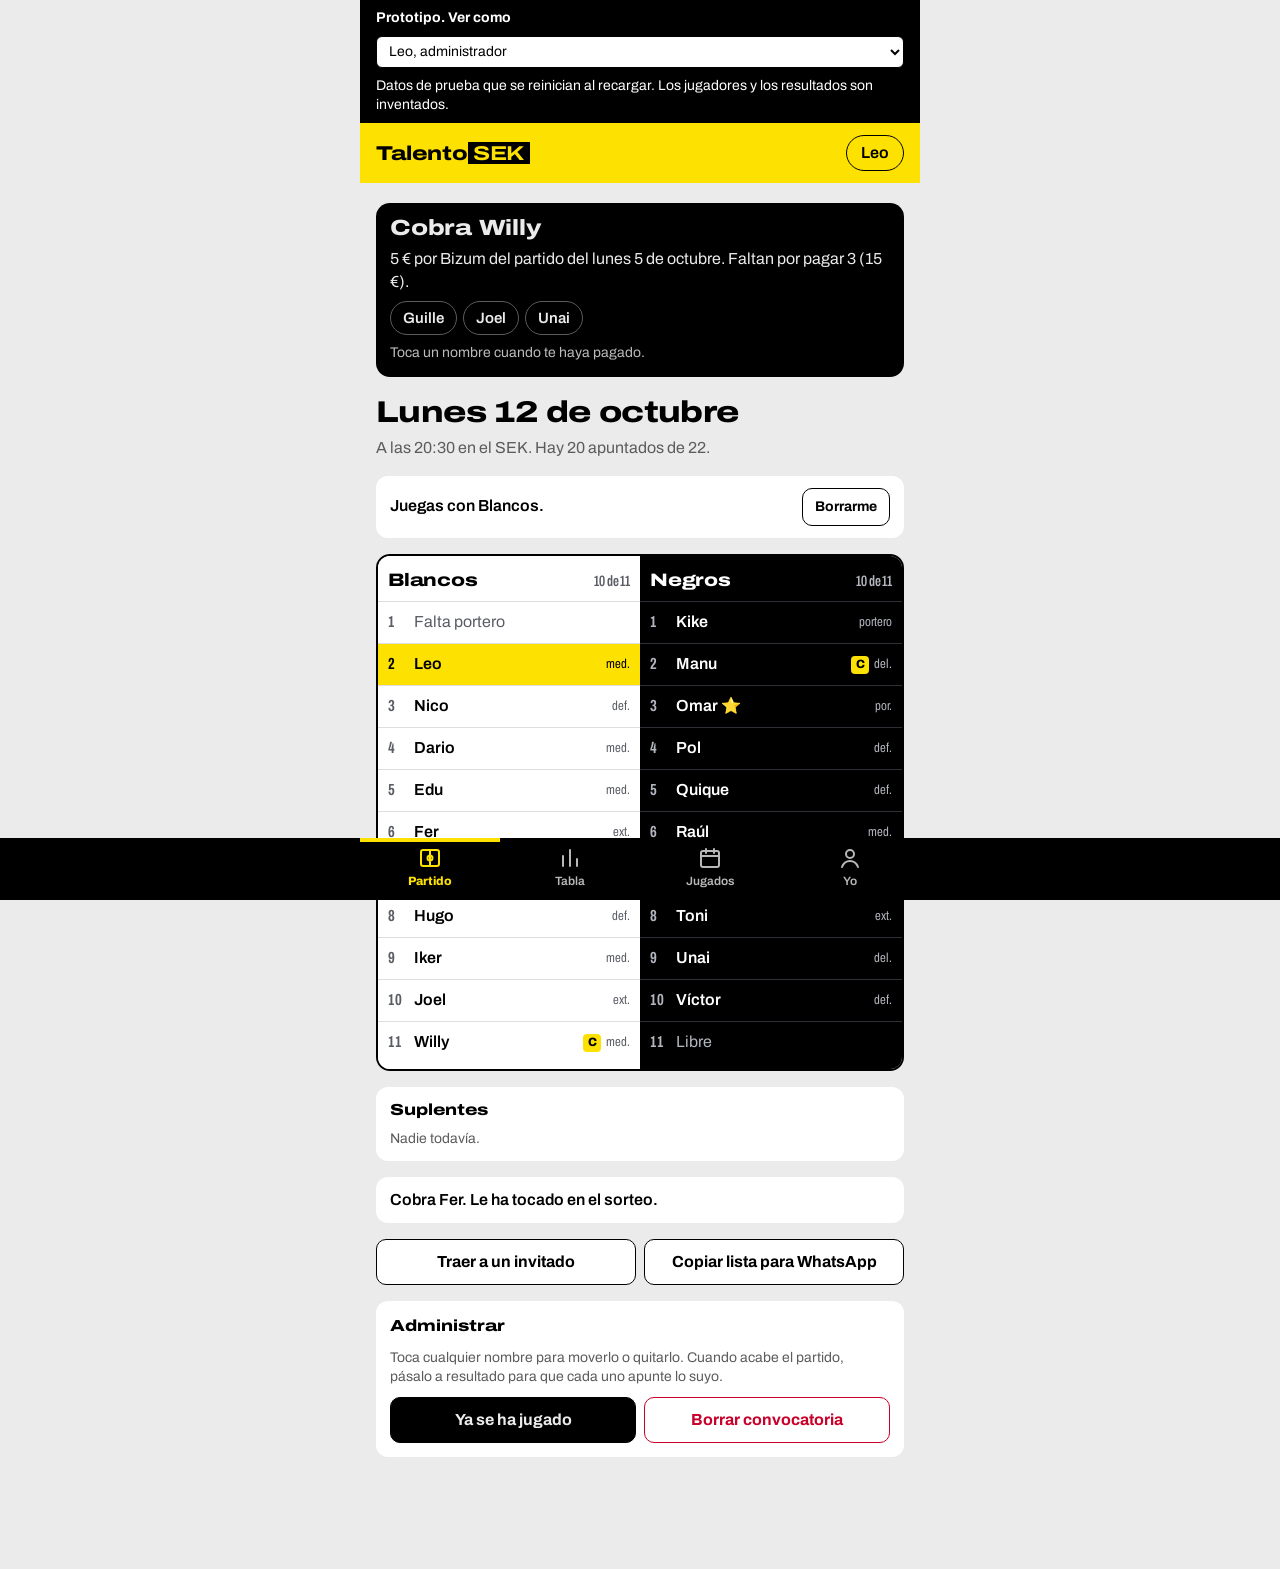
==== commit 4043d239: "Pospartido guiado, pagar por otros y Comité de Competición - Antes de pagar, cada jugador contesta s" ====
--- a/demo.html
+++ b/demo.html
@@ -124,6 +124,20 @@
   .pasta span{display:block;animation:baila 1.6s ease-in-out infinite}
   @keyframes baila{0%,60%,100%{transform:rotate(0)}70%{transform:rotate(-14deg)}80%{transform:rotate(12deg)}90%{transform:rotate(-6deg)}}
 }
+
+/* el Comité de Competición */
+.comite{padding:7px;border-radius:14px;background:repeating-linear-gradient(-45deg,#000 0 12px,#fde100 12px 24px)}
+.comite > div{background:#fde100;color:#000;border-radius:8px;padding:12px 14px;display:flex;flex-direction:column;gap:6px}
+.comite .ct{font-weight:700;font-size:13px}
+.comite .cf{font-weight:800;font-stretch:125%;font-size:19px;line-height:1.12;letter-spacing:-.01em;text-wrap:balance}
+.comite .cd{font-weight:600;font-size:14px}
+.comite.leve{background:repeating-linear-gradient(-45deg,var(--tinta) 0 12px,var(--raya) 12px 24px)}
+.comite.leve > div{background:var(--papel);color:var(--tinta)}
+@media (prefers-reduced-motion:no-preference){
+  .comite:not(.leve){background-size:34px 34px;animation:cinta 1s linear infinite}
+  @keyframes cinta{to{background-position:34px 0}}
+}
+.ficha small{font-weight:400;font-size:12px}
 
 /* cobros */
 .cobro{background:var(--tinta);color:var(--grada);border-radius:14px;padding:14px;display:flex;flex-direction:column;gap:8px}
@@ -434,8 +448,11 @@
         var m = db.matches[mid], e = m && db.entries[mid][pid];
         if (!e) deny('Ese jugador ya no está en el partido.');
         if (!admin()) {
-          if (!owns(pid)) deny();
-          var ok = m.status === 'open' ? only(patch, ['t', 'gk']) : m.status === 'review' ? only(patch, ['g', 'a', 'og', 'paid']) : only(patch, ['paid']);
+          var me = mine(), late = m.status !== 'open', pay = only(patch, ['paid', 'paidBy']);
+          var ok = owns(pid)
+            ? (m.status === 'open' ? only(patch, ['t', 'gk']) : m.status === 'review' ? only(patch, ['g', 'a', 'og', 'paid', 'dec', 'paidBy']) : pay)
+            // pagos de otros: quien cobra los marca y desmarca; cualquier jugador puede pagar por otro y deshacerlo
+            : !!me && late && pay && (m.cob === me || (patch.paid === true && patch.paidBy === me) || (patch.paid === false && e.paidBy === me));
           if (!ok) deny('Eso solo puede cambiarlo un administrador.');
         }
         Object.keys(patch).forEach(function (k) { e[k] = patch[k]; });
@@ -461,7 +478,7 @@
   var B = window.createBackend();
   var S = { loading: true, me: { uid: null, pid: null, isAdmin: false }, players: [], admins: {}, matches: [], entries: {} };
   var idx = {};
-  var ui = { tab: 'partido', sort: 'g', onboarding: false, pending: null, pollQ: null, pollOpts: null, addNames: '', tagInput: '', sheet: null, confirm: null, newName: '', guestName: '', guestTeam: 's', newDate: '', rename: '' };
+  var ui = { tab: 'partido', sort: 'g', onboarding: false, pending: null, pollQ: null, pollOpts: null, addNames: '', tagInput: '', wiz: null, payFor: {}, sheet: null, confirm: null, newName: '', guestName: '', guestTeam: 's', newDate: '', rename: '' };
 
   /* ---------- utilidades ---------- */
   function esc(s) {
@@ -666,11 +683,11 @@
         '<p>' + FEE + ' € por Bizum del partido del ' + esc(largo(m.date).toLowerCase()) + '. ' +
         (d.unpaid.length ? 'Faltan por pagar ' + d.unpaid.length + ' (' + (d.unpaid.length * FEE) + ' €).' : 'Han pagado todos.') + '</p>' +
         (d.unpaid.length ? '<ul>' + d.unpaid.map(function (pid) {
-          return S.me.isAdmin
+          return (S.me.isAdmin || m.cob === S.me.pid)
             ? '<li><button class="ficha" data-act="pay" data-mid="' + m.id + '" data-pid="' + pid + '" data-v="1" data-fk="pay-' + m.id + pid + '" aria-label="Marcar que ' + esc(nameOf(pid)) + ' ha pagado">' + esc(nameOf(pid)) + '</button></li>'
             : '<li><span class="ficha">' + esc(nameOf(pid)) + '</span></li>';
         }).join('') + '</ul>' : '') +
-        (S.me.isAdmin && d.unpaid.length ? '<p class="nota" style="color:inherit;opacity:.8">Toca un nombre cuando te haya pagado.</p>' : '') +
+        ((S.me.isAdmin || m.cob === S.me.pid) && d.unpaid.length ? '<p class="nota" style="color:inherit;opacity:.8">Toca un nombre cuando te haya pagado.</p>' : '') +
         (meOwes ? payButton(m, 'yapague-' + m.id) : '') +
         '</section>';
     }).join('');
@@ -708,22 +725,85 @@
           : '<button class="btn peligro" data-act="confirm" data-v="del-' + m.id + '" data-fk="del">Borrar convocatoria</button>') + '</div></div>' : '') +
       '</section>';
   }
+  var COMITE = {
+    sobra: [
+      'El Comité de Competición está investigando al egocéntrico que se suma goles o asistencias.',
+      'El VAR ha revisado la jugada: aquí sobra un gol y alguien lo sabe.',
+      'Hay más goles apuntados que balones entraron. Que el Pichichi de la imaginación dé un paso al frente.',
+      'La liga no reconoce los goles marcados en el vestuario.',
+      'Alguien confunde un tiro al palo con un gol. El Comité ya tiene su nombre.',
+      'Los goles del calentamiento no cuentan. El Comité ha abierto expediente.',
+      'Se busca delantero con más goles en la app que en el campo.'
+    ],
+    pases: [
+      'Hay más asistencias que goles. Dar el pase al que da el pase no cuenta.',
+      'El Comité recuerda que sacar de banda no es una asistencia.',
+      'Gritar «¡sola!» desde tu campo tampoco es asistencia. Expediente abierto.'
+    ],
+    falta: [
+      'Hay goles huérfanos. Su autor es demasiado humilde o no se acuerda de lo que hizo anoche.',
+      'El Comité busca al goleador anónimo. Recompensa: salir en la tabla.',
+      'Faltan goles por reclamar. Que no os dé vergüenza, para una vez que marcáis.',
+      'El acta no cuadra: alguien marcó y se ha ido a casa sin decir nada.'
+    ]
+  };
+  function pick(list, seed) {
+    var h = 7;
+    for (var i = 0; i < seed.length; i++) h = (h * 31 + seed.charCodeAt(i)) >>> 0;
+    return list[h % list.length];
+  }
+  function goles(n) { return n === 1 ? '1 gol' : n + ' goles'; }
   function cuadre(m) {
-    return ['a', 'b'].map(function (t) {
-      var off = t === 'a' ? (m.sa || 0) : (m.sb || 0), dec = declared(m, t);
-      if (dec === off) return '';
-      return dec < off
-        ? '<p class="aviso">A ' + TEAM[t] + ' le ' + (off - dec === 1 ? 'falta 1 gol' : 'faltan ' + (off - dec) + ' goles') + ' por apuntar.</p>'
-        : '<p class="aviso mal">' + TEAM[t] + ' tiene ' + (dec - off === 1 ? '1 gol apuntado' : (dec - off) + ' goles apuntados') + ' de más.</p>';
-    }).join('') || '<p class="aviso bien">Los goles apuntados cuadran con el marcador.</p>';
+    if (!m.scored) {
+      return '<p class="nota">' + (S.me.isAdmin ? 'Pon el marcador para que la app compruebe si los goles apuntados cuadran.' : 'Cuando un administrador ponga el marcador, la app comprobará si los goles apuntados cuadran.') + '</p>' +
+        (S.me.isAdmin ? '<button class="btn min" data-act="scored" data-mid="' + m.id + '" data-fk="scored" style="align-self:flex-start">El marcador está bien así</button>' : '');
+    }
+    var sobra = [], falta = [], pases = [], seed = m.id;
+    ['a', 'b'].forEach(function (t) {
+      var off = t === 'a' ? (m.sa || 0) : (m.sb || 0), dec = declared(m, t), as = 0;
+      side(m, t).forEach(function (x) { as += x.e.a || 0; });
+      seed += t + dec + '-' + as + '-' + off;
+      if (dec > off) sobra.push('En ' + TEAM[t] + ' hay ' + goles(dec - off) + ' de más.');
+      else if (dec < off) falta.push('En ' + TEAM[t] + ' ' + (off - dec === 1 ? 'falta 1 gol' : 'faltan ' + (off - dec) + ' goles') + ' por apuntar.');
+      if (as > off) pases.push('En ' + TEAM[t] + ' hay ' + as + ' asistencias para ' + goles(off) + '.');
+    });
+    if (!sobra.length && !falta.length && !pases.length) return '<p class="aviso bien">Los goles apuntados cuadran con el marcador.</p>';
+    var box = function (cls, frase, detalle) {
+      return '<div class="comite' + cls + '" role="alert"><div><p class="ct">Comité de Competición</p><p class="cf">' + esc(frase) + '</p><p class="cd">' + esc(detalle.join(' ')) + '</p></div></div>';
+    };
+    return (sobra.length ? box('', pick(COMITE.sobra, seed), sobra) : '') +
+      (pases.length ? box('', pick(COMITE.pases, seed), pases) : '') +
+      (falta.length ? box(' leve', pick(COMITE.falta, seed), falta) : '');
+  }
+  // Cada jugador contesta primero si ha marcado o asistido; hasta entonces no se le ofrece pagar.
+  function declaredFlag(m, e) {
+    if (e && e.dec) return true;
+    try { return localStorage.getItem('ts-dec-' + m.id + '-' + S.me.pid) === '1'; } catch (err) { return false; }
+  }
+  function resumen(e) {
+    var bits = [];
+    if (e.g) bits.push(goles(e.g));
+    if (e.a) bits.push(e.a === 1 ? '1 asistencia' : e.a + ' asistencias');
+    if (e.og) bits.push(e.og === 1 ? '1 gol en propia puerta' : e.og + ' goles en propia puerta');
+    return bits.length ? 'Has apuntado ' + lista(bits) + '.' : 'Has dicho que ni gol ni asistencia.';
   }
   function misNumeros(m) {
     var e = ents(m.id)[S.me.pid];
     if (!e || e.t === 's') return '';
-    var at = 'data-act="num" data-mid="' + m.id + '" data-pid="' + S.me.pid + '"';
-    return '<div class="tarjeta"><h3>Tus números</h3>' +
-      stepRow('Goles', e.g || 0, at + ' data-k="g"', 'yo-g') + stepRow('Asistencias', e.a || 0, at + ' data-k="a"', 'yo-a') + stepRow('En propia puerta', e.og || 0, at + ' data-k="og"', 'yo-og', 9) +
-      '</div>';
+    var w = ui.wiz && ui.wiz.mid === m.id ? ui.wiz : null, at = 'data-mid="' + m.id + '"';
+    if (w) {
+      var st = 'data-act="wiz" ' + at;
+      return '<div class="tarjeta"><h3>¿Cuántos?</h3>' +
+        stepRow('Goles', w.g, st + ' data-k="g"', 'wz-g') + stepRow('Asistencias', w.a, st + ' data-k="a"', 'wz-a') + stepRow('En propia puerta', w.og, st + ' data-k="og"', 'wz-og', 9) +
+        '<div class="fila-btn"><button class="btn pri" data-act="wiz-ok" ' + at + ' data-fk="wz-ok">Guardar mis números</button><button class="btn" data-act="wiz-no" data-fk="wz-no">Cancelar</button></div></div>';
+    }
+    if (!declaredFlag(m, e)) {
+      return '<div class="tarjeta"><h3>¿Has marcado gol o dado alguna asistencia?</h3><div class="fila-btn">' +
+        '<button class="btn pri" data-act="wiz-yes" ' + at + ' data-fk="wz-si">Sí</button><button class="btn" data-act="wiz-none" ' + at + ' data-fk="wz-nada">No</button></div>' +
+        '<p class="nota">En cuanto contestes podrás apuntar tu pago.</p></div>';
+    }
+    return '<div class="tarjeta"><h3>Tus números</h3><p class="aviso">' + resumen(e) + '</p>' +
+      '<button class="enlace" data-act="wiz-yes" ' + at + ' data-fk="wz-cambiar" style="align-self:flex-start">Cambiar mis números</button></div>';
   }
   function payButton(m, key) {
     return '<div class="pagar"><button class="pasta" data-act="pay" data-mid="' + m.id + '" data-pid="' + S.me.pid + '" data-v="1" data-fk="' + key + '" aria-label="Ya he pagado">' +
@@ -742,15 +822,29 @@
       all.map(function (x) { return '<option value="' + x.pid + '"' + (m.cob === x.pid ? ' selected' : '') + '>' + esc(nameOf(x.pid)) + '</option>'; }).join('') + '</select></div>' : '';
     var chips = d.payers.map(function (pid) {
       if (pid === m.cob) return '';
-      var on = !!(es[pid] && es[pid].paid), can = S.me.isAdmin || owns(pid), label = esc(nameOf(pid)) + (on ? ' 💵' : '');
+      var on = !!(es[pid] && es[pid].paid), can = S.me.isAdmin || owns(pid) || m.cob === S.me.pid, by = es[pid] && es[pid].paidBy;
+      var label = esc(nameOf(pid)) + (on ? ' 💵' + (by && by !== pid && idx[by] ? ' <small>lo pagó ' + esc(nameOf(by)) + '</small>' : '') : '');
       return '<li>' + (can
         ? '<button class="ficha' + (on ? ' on' : '') + '" data-act="pay" data-mid="' + m.id + '" data-pid="' + pid + '" data-v="' + (on ? 0 : 1) + '" data-fk="pg-' + pid + '" aria-pressed="' + on + '">' + label + '</button>'
         : '<span class="ficha' + (on ? ' on' : '') + '">' + label + '</span>') + '</li>';
     }).join('');
-    var mineUnpaid = d.unpaid.indexOf(S.me.pid) >= 0;
+    var mineUnpaid = d.unpaid.indexOf(S.me.pid) >= 0, mine = es[S.me.pid], inMatch = !!mine && mine.t !== 's';
+    var ready = inMatch && declaredFlag(m, mine), others = d.unpaid.filter(function (pid) { return pid !== S.me.pid; });
+    var marked = others.filter(function (pid) { return ui.payFor[m.id + pid]; });
+    var pago = '';
+    if (inMatch && !ready && mineUnpaid) pago = '<p class="nota">Contesta arriba si has marcado o asistido y podrás apuntar tu pago.</p>';
+    if (ready) {
+      pago = (mineUnpaid ? payButton(m, 'yapague') : '') +
+        (others.length ? '<p class="nota">¿Pagas también por alguien? Márcalo aquí' + (mineUnpaid ? ' antes de tocar la cara.' : ' y confirma.') + '</p><ul class="sup" style="padding:0;background:none;flex-direction:row;flex-wrap:wrap;gap:6px">' +
+          others.map(function (pid) {
+            var on = !!ui.payFor[m.id + pid];
+            return '<li><button class="ficha' + (on ? ' yo' : '') + '" data-act="payfor" data-mid="' + m.id + '" data-pid="' + pid + '" data-fk="pf-' + pid + '" aria-pressed="' + on + '">' + (on ? '✓ ' : '+ ') + esc(nameOf(pid)) + '</button></li>';
+          }).join('') + '</ul>' : '') +
+        (!mineUnpaid && marked.length ? '<button class="btn pri" data-act="pay-others" data-mid="' + m.id + '" data-fk="payothers">Pagar por ' + lista(marked.map(nameOf)) + '</button>' : '');
+    }
     if (S.me.isAdmin) sel += '<button class="btn min" data-act="redraw" data-mid="' + m.id + '" data-fk="redraw" style="align-self:flex-start">Repetir el sorteo</button>';
     return '<div class="tarjeta"><h3>Pagos</h3>' + who + sel +
-      (mineUnpaid ? payButton(m, 'yapague') : '') +
+      pago + '<h3>Quién ha pagado</h3>' +
       '<ul class="sup" style="padding:0;background:none;flex-direction:row;flex-wrap:wrap;gap:6px">' + chips + '</ul>' +
       '<p class="nota">Han pagado ' + (d.payers.length - d.unpaid.length) + ' de ' + d.payers.length + '. Los porteros no pagan.</p></div>';
   }
@@ -1073,6 +1167,32 @@
       render();
     });
   }
+  // Guardar un pago firmando quién lo marca. Si las reglas publicadas son anteriores a la firma, se guarda sin ella.
+  function setPaid(mid, pid, on) {
+    return B.updateEntry(mid, pid, { paid: on, paidBy: on ? (S.me.pid || null) : null }).then(null, function (e) {
+      if (e && e.code === 'denied' && pid === S.me.pid) return B.updateEntry(mid, pid, { paid: on });
+      throw e;
+    });
+  }
+  function payOthers(mid) {
+    var ids = Object.keys(ui.payFor).filter(function (k) { return k.indexOf(mid) === 0; }).map(function (k) { return k.slice(mid.length); });
+    ids.forEach(function (pid) { delete ui.payFor[mid + pid]; });
+    return Promise.all(ids.map(function (pid) { return setPaid(mid, pid, true).then(function () { return 1; }, function () { return 0; }); })).then(function (r) {
+      var ok = r.reduce(function (a, b) { return a + b; }, 0);
+      if (ok < ids.length) toast('No se ha podido pagar por todos los marcados.');
+      render();
+      return ok;
+    });
+  }
+  // Guardar los números de uno y dejar constancia de que ya ha contestado.
+  function declare(mid, nums) {
+    try { localStorage.setItem('ts-dec-' + mid + '-' + S.me.pid, '1'); } catch (err) {}
+    var full = { g: nums.g, a: nums.a, og: nums.og, dec: true };
+    run(B.updateEntry(mid, S.me.pid, full).then(null, function (e) {
+      if (e && e.code === 'denied') return B.updateEntry(mid, S.me.pid, nums);
+      throw e;
+    }), 'Apuntado.').then(function () { render(); });
+  }
   var act = {
     tab: function (b) { ui.tab = b.dataset.t; ui.onboarding = false; ui.pending = null; ui.confirm = null; ui.sheet = null; render(); try { window.scrollTo(0, 0); } catch (e) {} },
     sort: function (b) { ui.sort = b.dataset.k; render(); },
@@ -1142,6 +1262,7 @@
       var m = match(b.dataset.mid), k = b.dataset.t === 'a' ? 'sa' : 'sb', patch = {};
       if (!m) return;
       patch[k] = Math.max(0, Math.min(40, (m[k] || 0) + (+b.dataset.d)));
+      patch.scored = true;
       run(B.updateMatch(m.id, patch));
     },
     num: function (b) {
@@ -1150,9 +1271,27 @@
       patch[k] = Math.max(0, Math.min(k === 'og' ? 9 : 30, (e[k] || 0) + (+b.dataset.d)));
       run(B.updateEntry(b.dataset.mid, b.dataset.pid, patch));
     },
+    scored: function (b) { run(B.updateMatch(b.dataset.mid, { scored: true })); },
+    'wiz-yes': function (b) {
+      var e = ents(b.dataset.mid)[S.me.pid] || {};
+      ui.wiz = { mid: b.dataset.mid, g: e.g || 0, a: e.a || 0, og: e.og || 0 }; render();
+    },
+    wiz: function (b) {
+      if (!ui.wiz) return;
+      var k = b.dataset.k;
+      ui.wiz[k] = Math.max(0, Math.min(k === 'og' ? 9 : 30, ui.wiz[k] + (+b.dataset.d))); render();
+    },
+    'wiz-no': function () { ui.wiz = null; render(); },
+    'wiz-ok': function (b) { var w = ui.wiz; ui.wiz = null; if (w) declare(b.dataset.mid, { g: w.g, a: w.a, og: w.og }); },
+    'wiz-none': function (b) { declare(b.dataset.mid, { g: 0, a: 0, og: 0 }); },
+    payfor: function (b) { var k = b.dataset.mid + b.dataset.pid; if (ui.payFor[k]) delete ui.payFor[k]; else ui.payFor[k] = true; render(); },
+    'pay-others': function (b) { payOthers(b.dataset.mid).then(function (n) { if (n) toast('Pagado por ' + n + (n === 1 ? ' jugador' : ' jugadores') + '. 💵'); }); },
     pay: function (b) {
-      var on = b.dataset.v === '1';
-      run(B.updateEntry(b.dataset.mid, b.dataset.pid, { paid: on }), b.dataset.pid === S.me.pid && on ? 'Pagado. 💵' : null);
+      var on = b.dataset.v === '1', mid = b.dataset.mid, pid = b.dataset.pid, self = pid === S.me.pid;
+      setPaid(mid, pid, on).then(function () {
+        if (!self || !on) return;
+        return payOthers(mid).then(function (n) { toast(n ? 'Pagado, lo tuyo y lo de ' + n + ' más. 💵' : 'Pagado. 💵'); });
+      }, function (e) { toast(e && e.code === 'denied' ? e.message : 'No se ha podido guardar. Comprueba la conexión y vuelve a intentarlo.'); });
     },
     close: function (b) {
       var m = match(b.dataset.mid), final = {};
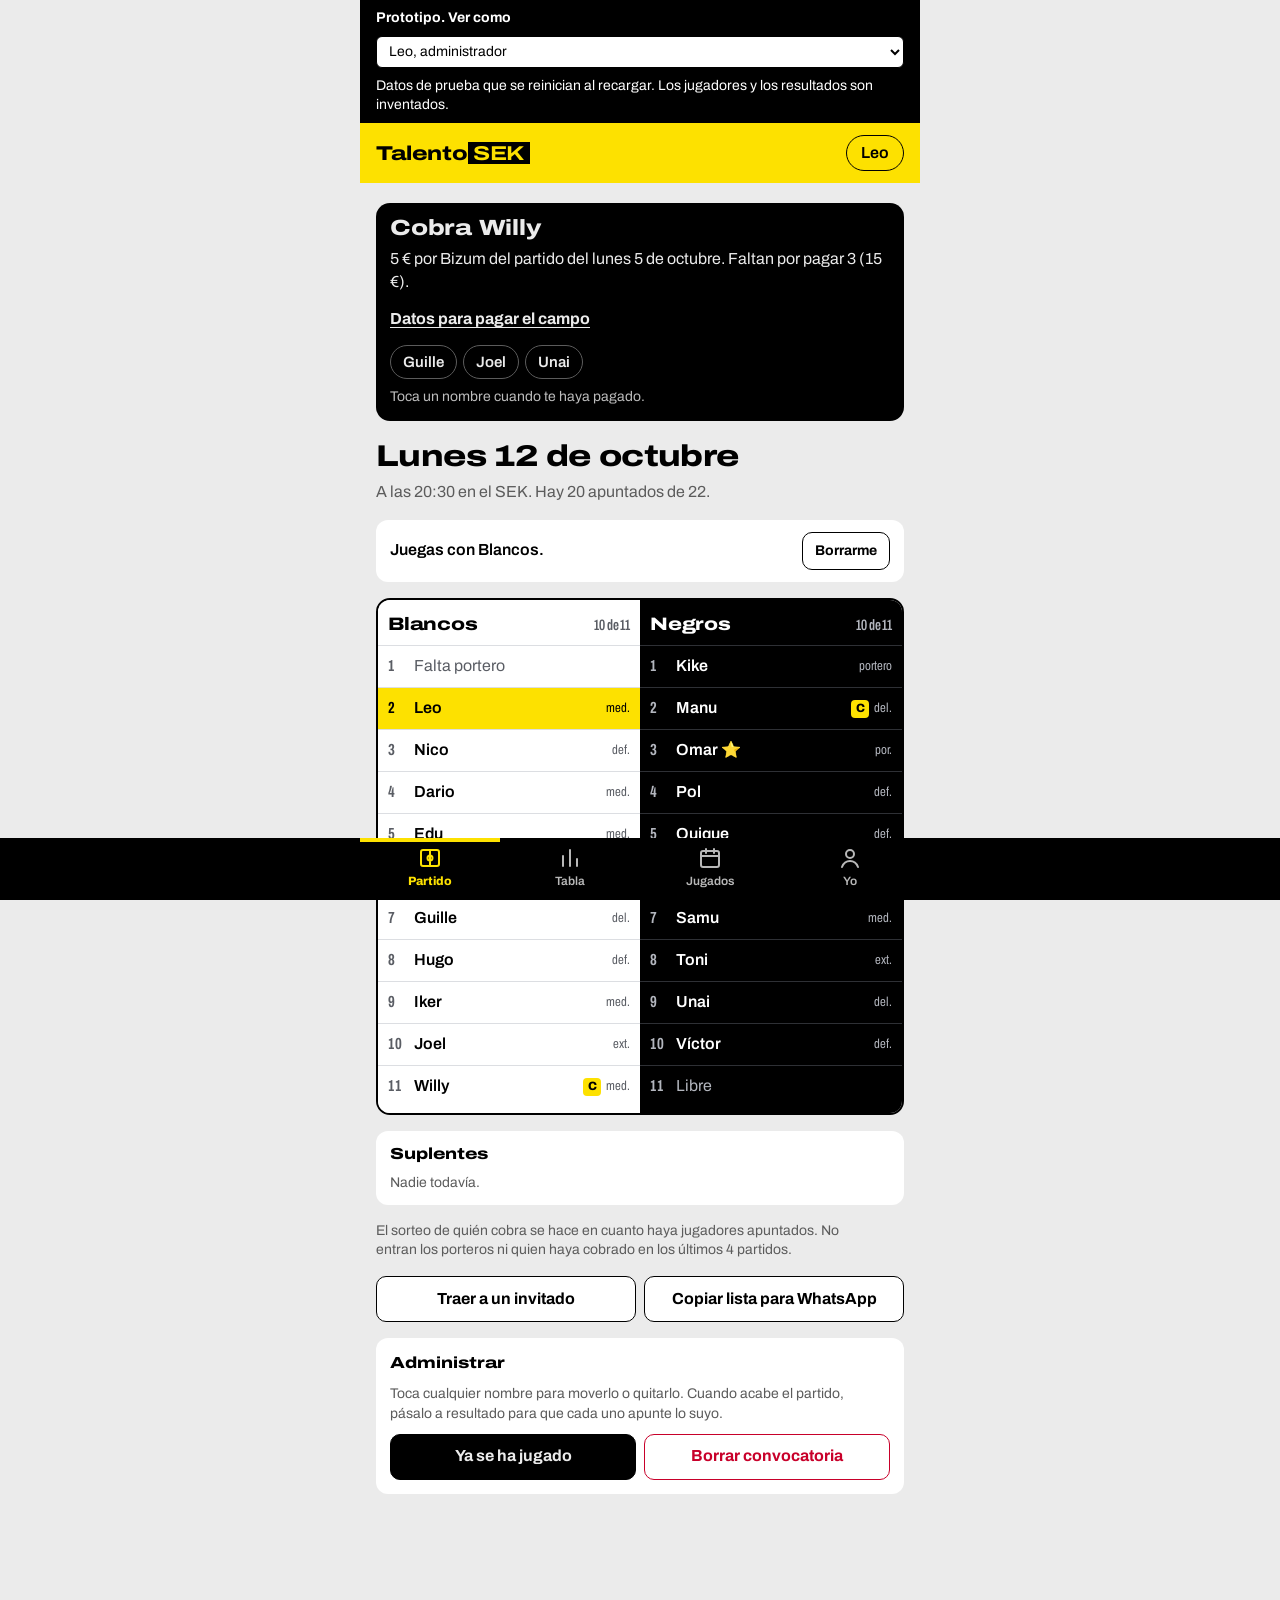
==== commit daabad93: "Datos para pagar el campo y foto de portada - Los administradores guardan cuenta, beneficiario, conc" ====
--- a/demo.html
+++ b/demo.html
@@ -191,6 +191,13 @@
 .jug .q b{font-weight:700;overflow-wrap:anywhere}
 .jug .q span{font-size:13px;color:var(--gris)}
 
+.dato{display:flex;align-items:center;justify-content:space-between;gap:10px;padding:10px 0;border-top:1px solid var(--raya)}
+.dato .valor{font-weight:700;font-size:17px;overflow-wrap:anywhere;user-select:all;-webkit-user-select:all}
+.dato > div{min-width:0}
+
+.portada{display:block;width:100%;max-height:340px;object-fit:cover;border-radius:14px;border:2px solid var(--tinta)}
+input[type="file"]{font-size:14px;max-width:100%}
+
 /* barra inferior */
 .barra{position:fixed;left:0;right:0;bottom:0;z-index:5;background:#000;padding-bottom:env(safe-area-inset-bottom,0px)}
 .barra div{max-width:560px;margin:0 auto;display:grid;grid-template-columns:repeat(4,minmax(0,1fr))}
@@ -216,6 +223,7 @@
 window.TS_SEED = {
   note: 'Los jugadores y los resultados son inventados.',
   admin: 'u-admin',
+  field: { iban: 'ES0000000000000000000000', name: 'Club Deportivo de Ejemplo', concept: 'Fútbol 11', amount: '100' },
   tags: { 'Omar': '⭐' },
   captains: ['Willy', 'Leo', 'Manu', 'Omar'],
   poll: { q: '¿Quién llega siempre tarde?', options: ['Bruno', 'Manu', 'Toni', 'Willy'] },
@@ -240,7 +248,8 @@
    los permisos de aquí son los mismos que tendrán las reglas de seguridad. */
 window.createBackend = function () {
   'use strict';
-  var db = { players: {}, users: {}, admins: {}, matches: {}, entries: {}, poll: null, captains: [] };
+  var seed0 = window.TS_SEED || {};
+  var db = { players: {}, users: {}, admins: {}, matches: {}, entries: {}, poll: null, captains: [], field: seed0.field || null, cover: seed0.cover || null };
   var seq = 0, t0 = Date.now() - 3 * 86400000;
   function id(p) { seq++; return p + seq.toString(36) + Math.random().toString(36).slice(2, 6); }
   function add(name, aka, uid, pos) {
@@ -281,6 +290,8 @@
       admins: db.admins,
       poll: db.poll,
       captains: db.captains,
+      field: db.field,
+      cover: db.cover,
       matches: Object.keys(db.matches).map(function (k) { return db.matches[k]; }),
       entries: db.entries
     });
@@ -358,6 +369,18 @@
         if ('poll' in patch) p.poll = patch.poll || null;
       });
     },
+    setCover: function (data) {
+      return op(function () {
+        if (!admin()) deny();
+        db.cover = data || null;
+      });
+    },
+    setField: function (data) {
+      return op(function () {
+        if (!admin()) deny();
+        db.field = data;
+      });
+    },
     setCaptains: function (order) {
       return op(function () {
         if (!admin()) deny();
@@ -478,7 +501,7 @@
   var B = window.createBackend();
   var S = { loading: true, me: { uid: null, pid: null, isAdmin: false }, players: [], admins: {}, matches: [], entries: {} };
   var idx = {};
-  var ui = { tab: 'partido', sort: 'g', onboarding: false, pending: null, pollQ: null, pollOpts: null, addNames: '', tagInput: '', wiz: null, payFor: {}, sheet: null, confirm: null, newName: '', guestName: '', guestTeam: 's', newDate: '', rename: '' };
+  var ui = { tab: 'partido', sort: 'g', onboarding: false, pending: null, pollQ: null, pollOpts: null, addNames: '', tagInput: '', wiz: null, payFor: {}, fld: null, sheet: null, confirm: null, newName: '', guestName: '', guestTeam: 's', newDate: '', rename: '' };
 
   /* ---------- utilidades ---------- */
   function esc(s) {
@@ -555,6 +578,20 @@
     var recent = sorted().filter(function (o) { return o.date < m.date && o.cob; }).slice(-SKIP).map(function (o) { return o.cob; });
     var fresh = field.filter(function (pid) { return recent.indexOf(pid) < 0; });
     return fresh.length ? fresh : field;   // si todos han cobrado hace poco, entran todos
+  }
+  // Datos para pagar el campo (cuenta, beneficiario, concepto e importe). Los guardan los administradores.
+  function field() { var f = S.field; return f && f.iban ? f : null; }
+  function iban4(s) { return String(s).replace(/\s+/g, '').replace(/(.{4})/g, '$1 ').trim(); }
+  function fieldBtn(m) {
+    return field() ? '<button class="enlace" data-act="sheet" data-k="field" data-mid="' + (m ? m.id : '') + '" data-fk="campo-' + (m ? m.id : 'yo') + '" style="align-self:flex-start">Datos para pagar el campo</button>' : '';
+  }
+  function concepto(m) {
+    var f = field(), d = m ? new Date(m.date + 'T12:00:00') : null, when = '';
+    if (d && !isNaN(d)) {
+      var dd = d.getDate(), mm = d.getMonth() + 1;
+      when = ', ' + fmt(m.date, { weekday: 'long' }).toLowerCase() + ' ' + (dd < 10 ? '0' : '') + dd + '/' + (mm < 10 ? '0' : '') + mm + '/' + d.getFullYear();
+    }
+    return (f.concept || 'Fútbol 11') + when;
   }
   function poll() { var p = S.poll; return p && p.active && p.q && p.options && p.options.length ? p : null; }
   function owns(pid) { var p = idx[pid], me = S.me.pid; return !!p && !!me && (pid === me || p.guestOf === me); }
@@ -681,7 +718,7 @@
       var meOwes = d.unpaid.indexOf(S.me.pid) >= 0;
       return '<section class="cobro" aria-label="Pagos"><p class="t">Cobra ' + esc(nameOf(m.cob)) + '</p>' +
         '<p>' + FEE + ' € por Bizum del partido del ' + esc(largo(m.date).toLowerCase()) + '. ' +
-        (d.unpaid.length ? 'Faltan por pagar ' + d.unpaid.length + ' (' + (d.unpaid.length * FEE) + ' €).' : 'Han pagado todos.') + '</p>' +
+        (d.unpaid.length ? 'Faltan por pagar ' + d.unpaid.length + ' (' + (d.unpaid.length * FEE) + ' €).' : 'Han pagado todos.') + '</p>' + fieldBtn(m) +
         (d.unpaid.length ? '<ul>' + d.unpaid.map(function (pid) {
           return (S.me.isAdmin || m.cob === S.me.pid)
             ? '<li><button class="ficha" data-act="pay" data-mid="' + m.id + '" data-pid="' + pid + '" data-v="1" data-fk="pay-' + m.id + pid + '" aria-label="Marcar que ' + esc(nameOf(pid)) + ' ha pagado">' + esc(nameOf(pid)) + '</button></li>'
@@ -810,7 +847,7 @@
       '<span aria-hidden="true">🤑</span></button><p>Toca la cara cuando hayas pagado tus ' + FEE + ' €.</p></div>';
   }
   function sorteoLine(m) {
-    if (m.cob) return '<div class="estado"><p>Cobra ' + esc(nameOf(m.cob)) + '.' + (m.drawn ? ' Le ha tocado en el sorteo.' : '') + '</p></div>';
+    if (m.cob) return '<div class="estado"><p>Cobra ' + esc(nameOf(m.cob)) + '.' + (m.drawn ? ' Le ha tocado en el sorteo.' : '') + '</p>' + fieldBtn(m) + '</div>';
     var t = drawTime(m);
     return '<p class="nota">' + (Date.now() < t ? 'A las ' + hhmm(t) + ' se sortea quién cobra.' : 'El sorteo de quién cobra se hace en cuanto haya jugadores apuntados.') +
       ' No entran los porteros ni quien haya cobrado en los últimos ' + SKIP + ' partidos.</p>';
@@ -843,7 +880,8 @@
         (!mineUnpaid && marked.length ? '<button class="btn pri" data-act="pay-others" data-mid="' + m.id + '" data-fk="payothers">Pagar por ' + lista(marked.map(nameOf)) + '</button>' : '');
     }
     if (S.me.isAdmin) sel += '<button class="btn min" data-act="redraw" data-mid="' + m.id + '" data-fk="redraw" style="align-self:flex-start">Repetir el sorteo</button>';
-    return '<div class="tarjeta"><h3>Pagos</h3>' + who + sel +
+    if (m.cob && m.cob === S.me.pid) who = '<p class="aviso">Te ha tocado cobrar. Recoge los ' + FEE + ' € de cada uno y paga el campo.</p>';
+    return '<div class="tarjeta"><h3>Pagos</h3>' + who + fieldBtn(m) + sel +
       pago + '<h3>Quién ha pagado</h3>' +
       '<ul class="sup" style="padding:0;background:none;flex-direction:row;flex-wrap:wrap;gap:6px">' + chips + '</ul>' +
       '<p class="nota">Han pagado ' + (d.payers.length - d.unpaid.length) + ' de ' + d.payers.length + '. Los porteros no pagan.</p></div>';
@@ -961,6 +999,11 @@
           ? '<div class="tarjeta"><p class="aviso">Este móvil dejará de ser ' + esc(nameOf(S.me.pid)) + ' y el nombre quedará libre para que lo elija otro.</p><div class="fila-btn"><button class="btn peligro" data-act="release-me" data-fk="relyes">Sí, cambiar</button><button class="btn" data-act="confirm" data-v="" data-fk="relno">Cancelar</button></div></div>'
           : '<button class="enlace" data-act="confirm" data-v="release" data-fk="rel" style="align-self:flex-start">No soy ' + esc(nameOf(S.me.pid)) + '</button>');
     }
+    html += portada();
+    if (field()) {
+      var cur = sorted().filter(function (m) { return m.status !== 'closed'; })[0] || sorted().slice(-1)[0];
+      html += '<div class="tarjeta"><h3>Pago del campo</h3><p class="nota">La cuenta, el beneficiario y el concepto para pagar el alquiler.</p>' + fieldBtn(cur || null) + '</div>';
+    }
     html += pollCard();
     if (S.me.canBootstrap && S.me.pid) {
       html += '<div class="tarjeta"><h3>Esta app todavía no tiene administrador</h3><p class="nota">El administrador abre las convocatorias, pone el marcador y cierra los partidos. Solo el primero puede nombrarse así; después, los administradores nombran a los demás.</p>' +
@@ -993,6 +1036,16 @@
           rest.map(function (p) { return '<option value="' + p.id + '">' + esc(p.name) + '</option>'; }).join('') + '</select></div>' : '') + '</div>';
     }
     if (S.me.isAdmin) {
+      var ff = ui.fld || { iban: (S.field && S.field.iban) || '', name: (S.field && S.field.name) || '', concept: (S.field && S.field.concept) || '', amount: (S.field && S.field.amount) || '' };
+      var fin = function (k, label, extra) {
+        return '<div class="campo"><label for="fld-' + k + '">' + label + '</label><input type="text" id="fld-' + k + '" data-in="fld" data-k="' + k + '" autocomplete="off" value="' + esc(ff[k]) + '"' + (extra || '') + '></div>';
+      };
+      html += '<form class="tarjeta" data-form="field"><h3>Datos para pagar el campo</h3><p class="nota">Los verá cualquiera que abra la app, junto a quién cobra y en esta pestaña. La fecha del partido se añade sola al concepto.</p>' +
+        fin('iban', 'Cuenta (IBAN)', ' maxlength="40"') + fin('name', 'Beneficiario', ' maxlength="60"') + fin('concept', 'Concepto', ' maxlength="60" placeholder="Fútbol 11"') + fin('amount', 'Importe en euros', ' maxlength="6" inputmode="numeric"') +
+        '<button class="btn" type="submit">Guardar datos del campo</button></form>';
+      html += '<div class="tarjeta"><h3>Foto de portada</h3><p class="nota">Sale en la pantalla de bienvenida y en esta pestaña. La app la reduce antes de guardarla.</p>' +
+        '<div class="campo"><label for="cover-file">Elegir una foto</label><input type="file" id="cover-file" data-in="cover" accept="image/*"></div>' +
+        (S.cover ? '<button class="btn min peligro" data-act="cover-del" data-fk="coverdel" style="align-self:flex-start">Quitar la foto</button>' : '') + '</div>';
       var pq = ui.pollQ != null ? ui.pollQ : (S.poll && S.poll.q) || '', po = ui.pollOpts != null ? ui.pollOpts : ((S.poll && S.poll.options) || []).join('\n');
       html += '<form class="tarjeta" data-form="poll"><h3>Encuesta de bienvenida</h3><p class="nota">Se pregunta a cada jugador nuevo al entrar, después de la posición. Para quitarla, deja las respuestas vacías.</p>' +
         '<div class="campo"><label for="poll-q">Pregunta</label><input type="text" id="poll-q" data-in="pollQ" maxlength="80" autocomplete="off" value="' + esc(pq) + '"></div>' +
@@ -1038,11 +1091,12 @@
         p.options.map(function (o, i) { return '<option value="' + i + '"' + (mine === o ? ' selected' : '') + '>' + esc(o) + '</option>'; }).join('') + '</select></div>' : '') +
       '<div>' + counts.map(function (c) { return '<div class="paso"><span>' + esc(c.o) + '</span><output>' + c.n + '</output></div>'; }).join('') + '</div></div>';
   }
+  function portada() { return S.cover ? '<img class="portada" src="' + esc(S.cover) + '" alt="Foto del grupo">' : ''; }
   function viewOnboarding() {
     if (ui.pending && ui.pending.pos && poll()) return viewPoll();
     if (ui.pending) return viewPosition();
     var free = S.players.filter(function (p) { return !p.uid; }).sort(byName), taken = S.players.filter(function (p) { return !!p.uid; }).sort(byName);
-    return '<section class="vista"><div class="bloque"><h1 class="cuando">¿Quién eres?</h1>' +
+    return '<section class="vista">' + portada() + '<div class="bloque"><h1 class="cuando">¿Quién eres?</h1>' +
       '<p class="donde">Elige tu nombre. Este móvil quedará asociado a él y solo tú podrás apuntarte o borrarte.</p></div>' +
       '<div class="campo"><label for="buscar">Buscar</label><input type="search" id="buscar" data-in="q" autocomplete="off" placeholder="Empieza a escribir tu nombre"></div>' +
       '<ul class="lista-nombres" id="nombres">' + free.map(function (p) {
@@ -1086,6 +1140,15 @@
         '<div class="campo"><label for="inv-t">¿Dónde lo apuntas?</label><select id="inv-t" data-in="guestTeam">' + ['s', 'a', 'b'].map(function (t) {
           return '<option value="' + t + '"' + (ui.guestTeam === t ? ' selected' : '') + '>' + TEAM[t] + '</option>';
         }).join('') + '</select></div><button class="btn pri" type="submit">Apuntar invitado</button></form>';
+    } else if (sh.k === 'field') {
+      var f = field(), fm = sh.mid ? S.matches.filter(function (x) { return x.id === sh.mid; })[0] : null;
+      if (!f) { ui.sheet = null; return ''; }
+      var row = function (label, value, key) {
+        return '<div class="dato"><div><p class="nota">' + label + '</p><p class="valor">' + esc(value) + '</p></div>' +
+          '<button class="btn min" data-act="copy-text" data-v="' + esc(value) + '" data-fk="cp-' + key + '">Copiar</button></div>';
+      };
+      body = '<h2>Pago del campo</h2>' + (f.amount ? '<p class="aviso">Son ' + esc(f.amount) + ' € por partido.</p>' : '') +
+        row('Cuenta', iban4(f.iban), 'iban') + (f.name ? row('Beneficiario', f.name, 'name') : '') + row('Concepto', concepto(fm), 'con');
     } else if (sh.k === 'msg') {
       body = '<h2>' + esc(sh.title) + '</h2><p>' + esc(sh.text) + '</p>';
     } else if (sh.k === 'wa') {
@@ -1167,6 +1230,21 @@
       render();
     });
   }
+  // Reduce la foto en el propio móvil (lado mayor de 900 px, JPEG) para que quepa de sobra en la base de datos.
+  function uploadCover(file) {
+    var url = URL.createObjectURL(file), img = new Image();
+    img.onload = function () {
+      var k = Math.min(1, 900 / Math.max(img.width, img.height)), c = document.createElement('canvas'), q = 0.82, data;
+      c.width = Math.round(img.width * k); c.height = Math.round(img.height * k);
+      c.getContext('2d').drawImage(img, 0, 0, c.width, c.height);
+      do { data = c.toDataURL('image/jpeg', q); q -= 0.12; } while (data.length > 600000 && q > 0.3);
+      URL.revokeObjectURL(url);
+      if (data.length > 900000) { toast('Esa foto pesa demasiado incluso reducida. Prueba con otra.'); return; }
+      run(B.setCover(data), 'Foto de portada guardada.');
+    };
+    img.onerror = function () { URL.revokeObjectURL(url); toast('No se ha podido leer esa imagen.'); };
+    img.src = url;
+  }
   // Guardar un pago firmando quién lo marca. Si las reglas publicadas son anteriores a la firma, se guarda sin ella.
   function setPaid(mid, pid, on) {
     return B.updateEntry(mid, pid, { paid: on, paidBy: on ? (S.me.pid || null) : null }).then(null, function (e) {
@@ -1302,6 +1380,12 @@
       });
       ui.confirm = null;
       run(B.updateMatch(m.id, { status: 'closed', final: final }), 'Partido cerrado. Ya cuenta en la tabla.').then(function () { ui.tab = 'tabla'; render(); });
+    },
+    'cover-del': function () { run(B.setCover(null), 'Foto quitada.'); },
+    'copy-text': function (b) {
+      var v = b.dataset.v;
+      try { navigator.clipboard.writeText(v).then(function () { toast('Copiado.'); }, function () { toast('No se ha podido copiar. Mantén pulsado el texto para copiarlo.'); }); }
+      catch (e) { toast('No se ha podido copiar. Mantén pulsado el texto para copiarlo.'); }
     },
     'cap-move': function (b) {
       var order = capOrder(), i = order.indexOf(b.dataset.pid), j = i + (+b.dataset.d);
@@ -1343,6 +1427,12 @@
       if (S.players.some(function (p) { return p.id !== sh.pid && norm(p.name) === norm(name); })) { toast('Ya hay otro jugador con ese nombre.'); return; }
       ui.sheet = null;
       run(B.updatePlayer(sh.pid, { name: name }), 'Nombre cambiado.');
+    },
+    field: function () {
+      var f = ui.fld || {};
+      var cur = S.field || {}, get = function (k) { return String(f[k] !== undefined ? f[k] : (cur[k] || '')).trim(); };
+      var data = { iban: get('iban').replace(/\s+/g, '').toUpperCase().slice(0, 34), name: get('name').slice(0, 60), concept: get('concept').slice(0, 60), amount: get('amount').replace(/[^0-9.,]/g, '').slice(0, 6) };
+      run(B.setField(data), data.iban ? 'Datos del campo guardados.' : 'Datos del campo quitados.').then(function () { ui.fld = null; render(); });
     },
     tag: function () {
       var sh = ui.sheet;
@@ -1397,6 +1487,11 @@
     } else if (k === 'mypoll') {
       var pp = poll();
       if (ev.type === 'change' && pp) run(B.setProfile(el.dataset.pid, { poll: el.value === '' ? null : pp.options[+el.value] || null }), 'Respuesta guardada.');
+    } else if (k === 'cover') {
+      if (ev.type === 'change' && el.files && el.files[0]) uploadCover(el.files[0]);
+    } else if (k === 'fld') {
+      if (!ui.fld) ui.fld = { iban: (S.field && S.field.iban) || '', name: (S.field && S.field.name) || '', concept: (S.field && S.field.concept) || '', amount: (S.field && S.field.amount) || '' };
+      ui.fld[el.dataset.k] = el.value;
     } else if (k === 'capadd') {
       if (ev.type === 'change' && el.value && idx[el.value]) run(B.setCaptains(capOrder().concat([el.value])));
     } else if (k === 'cob') {
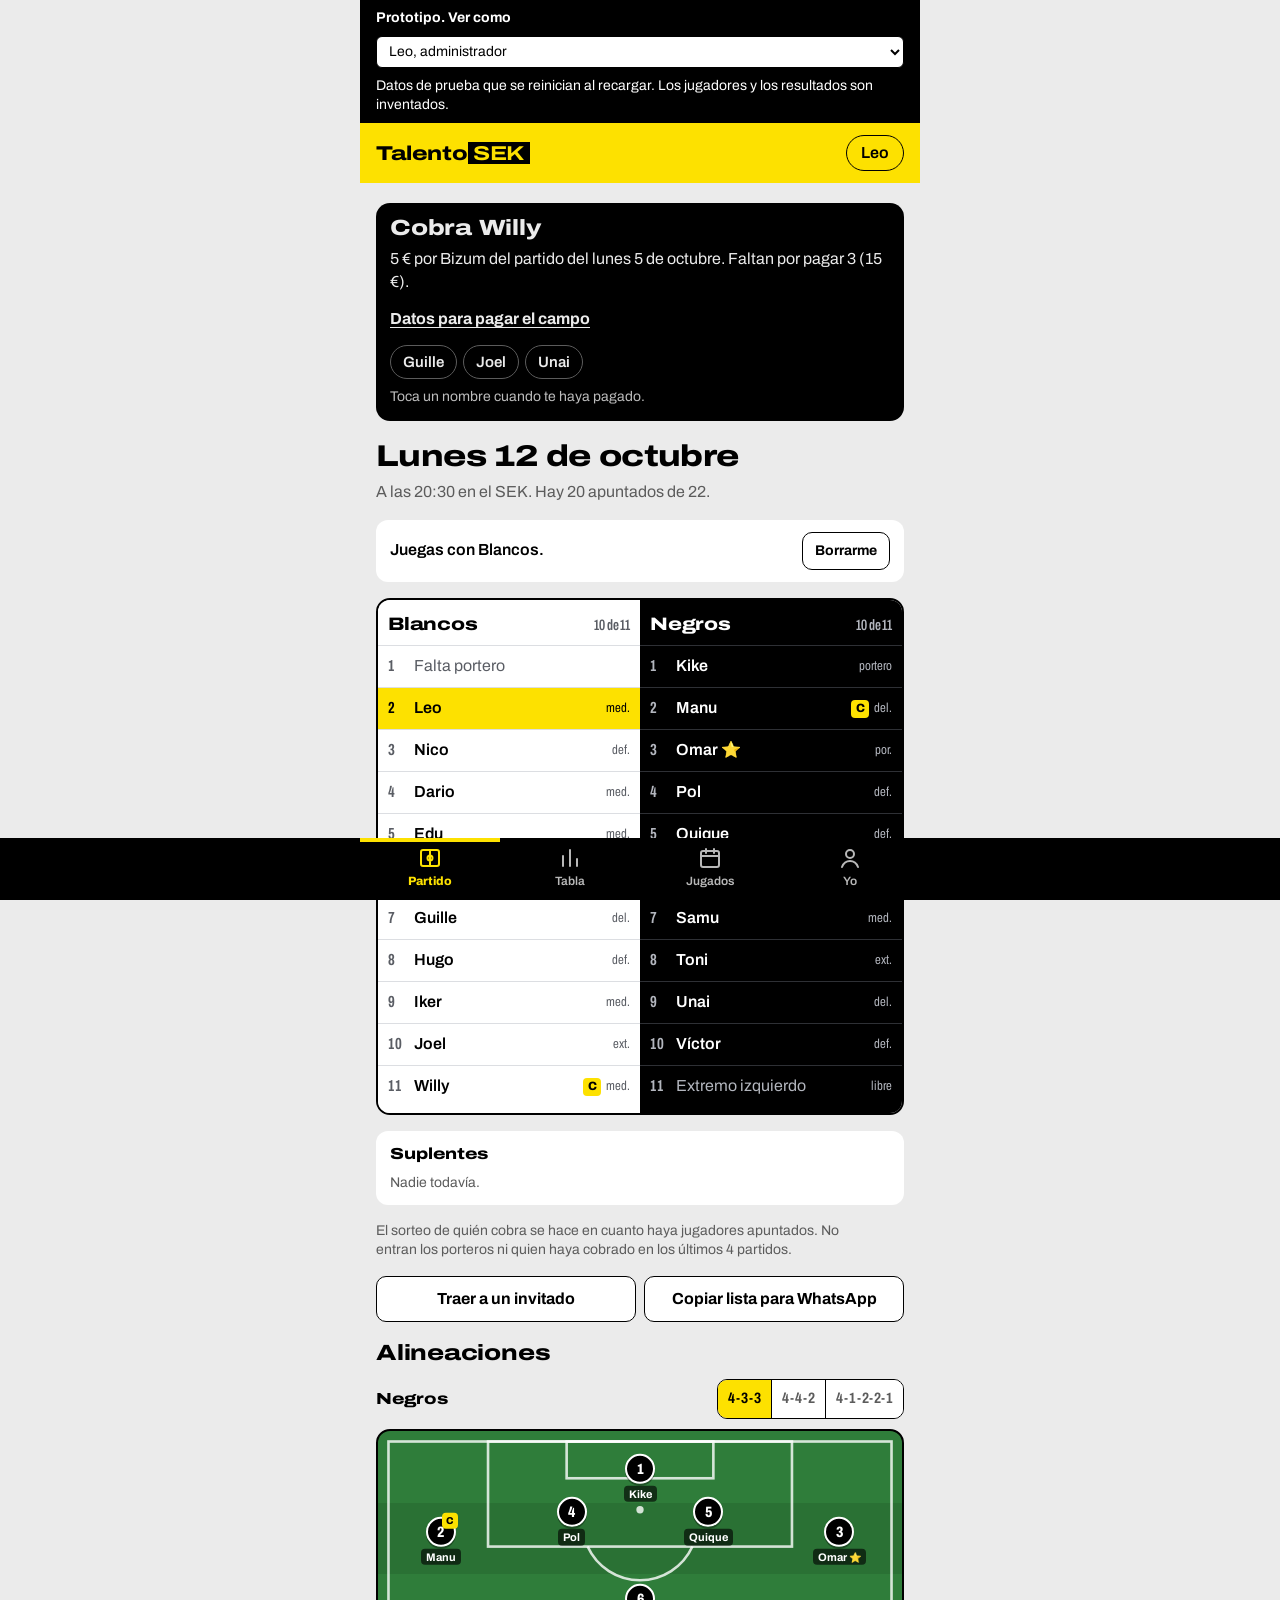
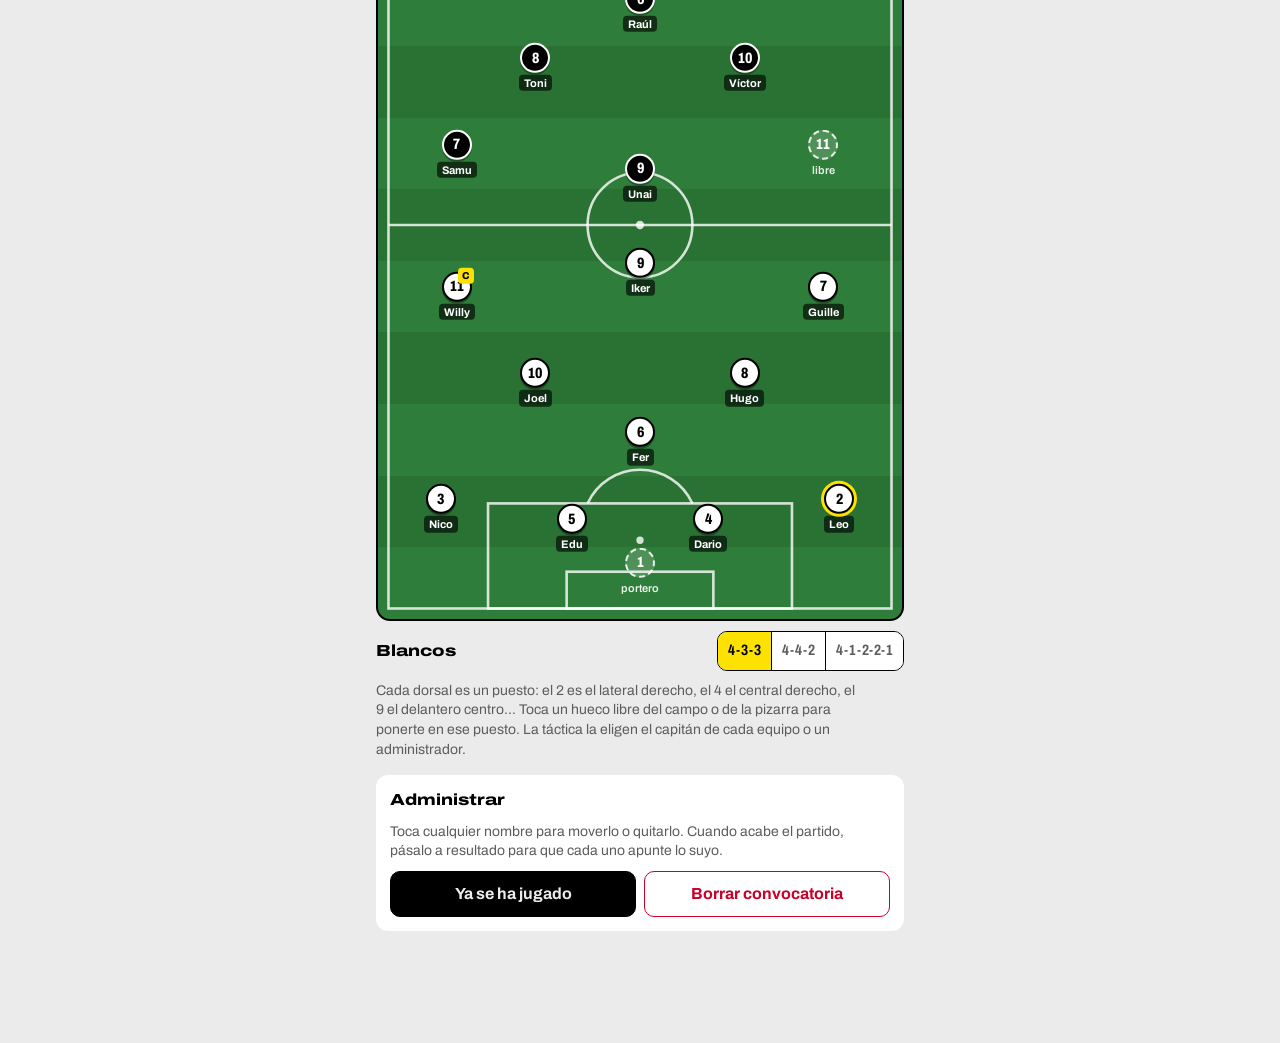
==== commit de7c9d34: "Dorsales por puesto y alineaciones en el campo - Cada jugador elige su dorsal (1 portero, 2 lateral " ====
--- a/demo.html
+++ b/demo.html
@@ -98,6 +98,31 @@
 .ficha{border:1.5px solid var(--raya);background:transparent;border-radius:999px;padding:5px 12px;min-height:34px;font-weight:600;font-size:15px}
 .ficha.yo{background:var(--amarilla);color:#000;border-color:#000}
 .ficha.on{background:var(--tinta);color:var(--grada);border-color:var(--tinta)}
+
+/* alineaciones */
+.alineaciones{display:flex;flex-direction:column;gap:10px}
+.tac{display:flex;flex-wrap:wrap;align-items:center;justify-content:space-between;gap:8px}
+.tac-eq{font-weight:800;font-stretch:125%;font-size:16px}
+.tac-v{font-weight:700;font-stretch:75%;font-size:18px}
+.tac .seg{display:inline-flex;border:1.5px solid var(--tinta);border-radius:10px;overflow:hidden}
+.tac .seg button{border:0;background:var(--papel);padding:7px 10px;min-height:38px;font-weight:700;font-stretch:75%;font-size:15px;color:var(--gris)}
+.tac .seg button + button{border-left:1.5px solid var(--tinta)}
+.tac .seg button[aria-pressed="true"]{background:var(--amarilla);color:#000}
+.cancha{position:relative;width:100%;aspect-ratio:2 / 3;max-width:100%;border-radius:14px;overflow:hidden;border:2px solid var(--tinta);
+  background:repeating-linear-gradient(180deg,#2f7d3a 0 9.09%,#2a7134 9.09% 18.18%)}
+.cancha .lineas{position:absolute;inset:0;width:100%;height:100%}
+.jg{position:absolute;transform:translate(-50%,-50%);display:flex;flex-direction:column;align-items:center;gap:2px;width:76px;padding:0;border:0;background:none;color:#fff}
+.jg .dor{position:relative;display:grid;place-items:center;width:30px;height:30px;border-radius:50%;font-weight:800;font-stretch:75%;font-size:15px;box-shadow:0 2px 0 rgba(0,0,0,.35)}
+.jg.a .dor{background:#fff;color:#000;border:2px solid #000}
+.jg.b .dor{background:#000;color:#fff;border:2px solid #fff}
+.jg.yo .dor{box-shadow:0 0 0 3px var(--amarilla),0 2px 0 rgba(0,0,0,.35)}
+.jg .cap{position:absolute;top:-6px;right:-9px;width:16px;height:16px;border-radius:4px;background:var(--amarilla);color:#000;font-style:normal;font-size:10px;font-weight:800;font-stretch:100%;display:grid;place-items:center}
+.jg .jn{max-width:76px;padding:1px 5px;border-radius:4px;background:rgba(0,0,0,.62);font-size:11px;font-weight:700;line-height:1.3;white-space:nowrap;overflow:hidden;text-overflow:ellipsis}
+.jg .jn .sim{font-size:10px}
+.jg.vacio{cursor:pointer}
+.jg.vacio .dor{background:rgba(255,255,255,.16);color:#fff;border:2px dashed rgba(255,255,255,.85);box-shadow:none}
+.jg.vacio .jn{background:none;font-weight:600;opacity:.9}
+button.jg.vacio:hover .dor{background:rgba(253,225,0,.35)}
 
 /* marcador */
 .marcador{display:grid;grid-template-columns:minmax(0,1fr) auto minmax(0,1fr);align-items:center;gap:8px;text-align:center}
@@ -369,6 +394,15 @@
         if ('poll' in patch) p.poll = patch.poll || null;
       });
     },
+    setTactic: function (mid, t, v) {
+      return op(function () {
+        var m = db.matches[mid];
+        if (!m) deny('Ese partido ya no existe.');
+        if (!admin() && !(mine() && db.entries[mid][mine()])) deny();
+        m.tac = Object.assign({}, m.tac || {});
+        m.tac[t] = v;
+      });
+    },
     setCover: function (data) {
       return op(function () {
         if (!admin()) deny();
@@ -464,6 +498,7 @@
         if (!m) deny('Ese partido ya no existe.');
         if (!admin() && !(owns(pid) && m.status === 'open')) deny(m.status === 'open' ? undefined : 'La convocatoria ya está cerrada.');
         db.entries[mid][pid] = { t: data.t, gk: !!data.gk, at: data.at || Date.now(), g: 0, a: 0, og: 0, paid: false };
+        if (data.n) db.entries[mid][pid].n = data.n;
       });
     },
     updateEntry: function (mid, pid, patch) {
@@ -473,7 +508,7 @@
         if (!admin()) {
           var me = mine(), late = m.status !== 'open', pay = only(patch, ['paid', 'paidBy']);
           var ok = owns(pid)
-            ? (m.status === 'open' ? only(patch, ['t', 'gk']) : m.status === 'review' ? only(patch, ['g', 'a', 'og', 'paid', 'dec', 'paidBy']) : pay)
+            ? (m.status === 'open' ? only(patch, ['t', 'gk', 'n']) : m.status === 'review' ? only(patch, ['g', 'a', 'og', 'paid', 'dec', 'paidBy']) : pay)
             // pagos de otros: quien cobra los marca y desmarca; cualquier jugador puede pagar por otro y deshacerlo
             : !!me && late && pay && (m.cob === me || (patch.paid === true && patch.paidBy === me) || (patch.paid === false && e.paidBy === me));
           if (!ok) deny('Eso solo puede cambiarlo un administrador.');
@@ -595,12 +630,52 @@
   }
   function poll() { var p = S.poll; return p && p.active && p.q && p.options && p.options.length ? p : null; }
   function owns(pid) { var p = idx[pid], me = S.me.pid; return !!p && !!me && (pid === me || p.guestOf === me); }
+  /* Dorsales y tácticas. Cada jugador de un equipo lleva un dorsal del 1 (portero) al 11, y el dorsal decide su sitio
+     en el campo según la táctica del equipo. Posiciones: [distancia desde la banda derecha del equipo, profundidad
+     desde su portería], ambas de 0 a 100. */
+  var BASE = { pos: { 1: [50, 12], 2: [12, 28], 3: [88, 28], 4: [37, 23], 5: [63, 23] },
+    names: { 1: 'Portero', 2: 'Lateral derecho', 3: 'Lateral izquierdo', 4: 'Central derecho', 5: 'Central izquierdo' } };
+  var TACTICS = {
+    '433': { label: '4-3-3', pos: { 6: [50, 45], 8: [30, 60], 10: [70, 60], 7: [15, 82], 9: [50, 88], 11: [85, 82] },
+      names: { 6: 'Pivote', 7: 'Extremo derecho', 8: 'Interior derecho', 9: 'Delantero centro', 10: 'Interior izquierdo', 11: 'Extremo izquierdo' } },
+    '442': { label: '4-4-2', pos: { 7: [12, 57], 6: [37, 51], 8: [63, 51], 11: [88, 57], 9: [35, 86], 10: [65, 86] },
+      names: { 6: 'Mediocentro derecho', 7: 'Medio derecho', 8: 'Mediocentro izquierdo', 9: 'Delantero derecho', 10: 'Delantero izquierdo', 11: 'Medio izquierdo' } },
+    '41221': { label: '4-1-2-2-1', pos: { 6: [50, 43], 8: [30, 57], 10: [70, 57], 7: [20, 73], 11: [80, 73], 9: [50, 88] },
+      names: { 6: 'Pivote', 7: 'Extremo derecho', 8: 'Interior derecho', 9: 'Delantero centro', 10: 'Interior izquierdo', 11: 'Extremo izquierdo' } }
+  };
+  var TAC_ORDER = ['433', '442', '41221'];
+  function tactic(m, t) { var k = m.tac && m.tac[t]; return TACTICS[k] ? k : '433'; }
+  function roleName(m, t, n) { return BASE.names[n] || TACTICS[tactic(m, t)].names[n] || ''; }
+  function spot(m, t, n) { return BASE.pos[n] || TACTICS[tactic(m, t)].pos[n]; }
+  // Reparte el equipo en sus 11 dorsales. Quien no tiene dorsal (o choca con otro) ocupa el primer hueco libre.
+  function slots(m, t, skip) {
+    var arr = [], extra = [], rest = [];
+    for (var i = 0; i < CAP; i++) arr.push(null);
+    side(m, t).forEach(function (x) {
+      if (x.pid === skip) return;
+      var n = x.e.gk ? 1 : x.e.n;
+      if (n >= 1 && n <= CAP && !arr[n - 1] && (n === 1) === !!x.e.gk) arr[n - 1] = x; else rest.push(x);
+    });
+    rest.forEach(function (x) {
+      if (x.e.gk && !arr[0]) { arr[0] = x; return; }
+      for (var j = 1; j < CAP; j++) if (!arr[j]) { arr[j] = x; return; }
+      extra.push(x);   // sin portero y con los 10 dorsales de campo ocupados: el undécimo juega igual
+    });
+    return { arr: arr, extra: extra };
+  }
+  function size(m, t, skip) { return side(m, t).filter(function (x) { return x.pid !== skip; }).length; }
+  // Dorsal de campo libre para alguien: el pedido si está libre, o el primero libre. null = sin dorsal pero cabe; false = completo.
+  function fieldSlot(m, t, want, moving) {
+    if (size(m, t, moving) >= CAP) return false;
+    var L = slots(m, t, moving);
+    if (want) return L.arr[want - 1] ? false : want;
+    for (var j = 1; j < CAP; j++) if (!L.arr[j]) return j + 1;
+    return null;
+  }
+  function gkFree(m, t, moving) { return size(m, t, moving) < CAP && !slots(m, t, moving).arr[0]; }
   function room(m, t, gk, moving) {
     if (t === 's') return true;
-    // Caben 11 por equipo, con portero o sin él: si se juega sin portero, los 11 pueden ser de campo.
-    var s = side(m, t).filter(function (x) { return x.pid !== moving; });
-    if (s.length >= CAP) return false;
-    return gk ? !s.some(function (x) { return x.e.gk; }) : true;
+    return gk ? gkFree(m, t, moving) : fieldSlot(m, t, 0, moving) !== false;
   }
   function dues(m) {
     var payers = side(m, 'a').concat(side(m, 'b')).filter(function (x) { return !x.e.gk; }).map(function (x) { return x.pid; });
@@ -693,21 +768,59 @@
       ? '<li><button class="' + cls + '" data-act="sheet-entry" data-mid="' + m.id + '" data-pid="' + x.pid + '" data-fk="f-' + m.id + x.pid + '">' + inner + '</button></li>'
       : '<li><div class="' + cls + '">' + inner + '</div></li>';
   }
-  function libre(m, t, n, gk, full) {
-    var label = gk ? 'Falta portero' : 'Libre';
-    if (m.status !== 'open' || full) return gk ? '<li><div class="fila libre"><span class="n">1</span><span class="nom">Sin portero</span><span class="ext"></span></div></li>' : '';
-    return '<li><button class="fila libre" data-act="join" data-mid="' + m.id + '" data-t="' + t + '" data-gk="' + (gk ? 1 : 0) + '" data-fk="l-' + t + n + '" aria-label="' +
-      (gk ? 'Ponerme de portero en ' : 'Apuntarme en ') + TEAM[t] + '"><span class="n">' + n + '</span><span class="nom">' + label + '</span><span class="ext"></span></button></li>';
+  function libre(m, t, n) {
+    var role = n === 1 ? 'Falta portero' : roleName(m, t, n);
+    return '<li><button class="fila libre" data-act="join" data-mid="' + m.id + '" data-t="' + t + '" data-n="' + n + '" data-fk="l-' + t + n + '" aria-label="Apuntarme en ' +
+      TEAM[t] + ' de ' + esc(roleName(m, t, n).toLowerCase()) + '"><span class="n">' + n + '</span><span class="nom">' + esc(role) + '</span><span class="ext">' + (n === 1 ? '' : 'libre') + '</span></button></li>';
   }
   function lado(m, t) {
-    var s = side(m, t), gk = s.filter(function (x) { return x.e.gk; })[0], field = s.filter(function (x) { return !x.e.gk; }), html = '';
-    var full = s.length >= CAP, cap = captainOf(m, t);
-    html += gk ? fila(m, 1, gk, cap) : libre(m, t, 1, true, full);
-    var rows = m.status === 'open' ? CAP - 1 : field.length;
-    for (var i = 0; i < Math.max(rows, field.length); i++) html += field[i] ? fila(m, i + 2, field[i], cap) : libre(m, t, i + 2, false, full);
-    return '<section class="lado ' + t + '" aria-label="' + TEAM[t] + '"><h3>' + TEAM[t] + ' <span>' + s.length + (m.status === 'open' ? ' de ' + CAP : '') + '</span></h3><ol>' + html + '</ol></section>';
+    var L = slots(m, t), count = side(m, t).length, full = count >= CAP, open = m.status === 'open', cap = captainOf(m, t), html = '';
+    for (var i = 0; i < CAP; i++) {
+      if (L.arr[i]) html += fila(m, i + 1, L.arr[i], cap);
+      else if (open && !full) html += libre(m, t, i + 1);
+      else if (i === 0) html += '<li><div class="fila libre"><span class="n">1</span><span class="nom">Sin portero</span><span class="ext"></span></div></li>';
+    }
+    L.extra.forEach(function (x) { html += fila(m, '–', x, cap); });
+    return '<section class="lado ' + t + '" aria-label="' + TEAM[t] + '"><h3>' + TEAM[t] + ' <span>' + count + (open ? ' de ' + CAP : '') + '</span></h3><ol>' + html + '</ol></section>';
   }
   function pizarra(m) { return '<div class="pizarra">' + lado(m, 'a') + lado(m, 'b') + '</div>'; }
+
+  var CANCHA = '<svg class="lineas" viewBox="0 0 100 150" preserveAspectRatio="none" aria-hidden="true"><g fill="none" stroke="rgba(255,255,255,.8)" stroke-width=".5">' +
+    '<rect x="2" y="2" width="96" height="146"/><line x1="2" y1="75" x2="98" y2="75"/><circle cx="50" cy="75" r="10"/>' +
+    '<rect x="21" y="2" width="58" height="20"/><rect x="36" y="2" width="28" height="7"/><rect x="21" y="128" width="58" height="20"/><rect x="36" y="141" width="28" height="7"/>' +
+    '<path d="M40 22 A11 11 0 0 0 60 22"/><path d="M40 128 A11 11 0 0 1 60 128"/></g>' +
+    '<g fill="rgba(255,255,255,.8)"><circle cx="50" cy="75" r=".8"/><circle cx="50" cy="15" r=".7"/><circle cx="50" cy="135" r=".7"/></g></svg>';
+  function campo(m) {
+    var open = m.status === 'open', html = '';
+    ['a', 'b'].forEach(function (t) {
+      var L = slots(m, t), cap = captainOf(m, t), full = side(m, t).length >= CAP;
+      for (var n = 1; n <= CAP; n++) {
+        var p = spot(m, t, n), x = L.arr[n - 1];
+        // Blancos atacan hacia arriba desde la mitad de abajo; Negros, hacia abajo desde la de arriba.
+        var left = t === 'a' ? 100 - p[0] : p[0], top = t === 'a' ? 100 - p[1] / 2 : p[1] / 2;
+        var style = ' style="left:' + left + '%;top:' + top + '%"', title = roleName(m, t, n);
+        if (x) {
+          html += '<div class="jg ' + t + (x.pid === S.me.pid ? ' yo' : '') + '"' + style + ' title="' + esc(title) + '"><span class="dor">' + n +
+            (cap === x.pid ? '<i class="cap">C</i>' : '') + '</span><span class="jn">' + nm(x.pid) + '</span></div>';
+        } else if (open && !full) {
+          html += '<button class="jg ' + t + ' vacio"' + style + ' data-act="join" data-mid="' + m.id + '" data-t="' + t + '" data-n="' + n + '" data-fk="c-' + t + n + '" aria-label="Apuntarme en ' +
+            TEAM[t] + ' de ' + esc(title.toLowerCase()) + '" title="' + esc(title) + '"><span class="dor">' + n + '</span><span class="jn">' + (n === 1 ? 'portero' : 'libre') + '</span></button>';
+        }
+      }
+    });
+    var bar = ['b', 'a'].map(function (t) {
+      var can = S.me.isAdmin || (S.me.pid && captainOf(m, t) === S.me.pid), cur = tactic(m, t);
+      return '<div class="tac"><span class="tac-eq">' + TEAM[t] + '</span>' + (can
+        ? '<span class="seg" role="group" aria-label="Táctica de ' + TEAM[t] + '">' + TAC_ORDER.map(function (k) {
+            return '<button data-act="tac" data-mid="' + m.id + '" data-t="' + t + '" data-v="' + k + '" data-fk="tac-' + t + k + '" aria-pressed="' + (cur === k) + '">' + TACTICS[k].label + '</button>';
+          }).join('') + '</span>'
+        : '<span class="tac-v">' + TACTICS[cur].label + '</span>') + '</div>';
+    });
+    return '<section class="alineaciones" aria-label="Alineaciones"><h2>Alineaciones</h2>' + bar[0] +
+      '<div class="cancha">' + CANCHA + html + '</div>' + bar[1] +
+      '<p class="nota">Cada dorsal es un puesto: el 2 es el lateral derecho, el 4 el central derecho, el 9 el delantero centro… ' +
+      (open ? 'Toca un hueco libre del campo o de la pizarra para ponerte en ese puesto. ' : '') + 'La táctica la eligen el capitán de cada equipo o un administrador.</p></section>';
+  }
 
   /* ---------- pestaña Partido ---------- */
   function cobros() {
@@ -755,6 +868,7 @@
       (isFinite(endTime(m)) ? '<p class="nota">A las ' + hhmm(endTime(m)) + ', al acabar el partido, se abre solo el resultado para apuntar goles y pagos.</p>' : '') +
       '<div class="fila-btn">' + (S.me.pid ? '<button class="btn" data-act="sheet" data-k="guest" data-mid="' + m.id + '" data-fk="inv">Traer a un invitado</button>' : '') +
       '<button class="btn" data-act="copy" data-mid="' + m.id + '" data-fk="copy">Copiar lista para WhatsApp</button></div>' +
+      campo(m) +
       (S.me.isAdmin ? '<div class="tarjeta"><h3>Administrar</h3><p class="nota">Toca cualquier nombre para moverlo o quitarlo. Cuando acabe el partido, pásalo a resultado para que cada uno apunte lo suyo.</p>' +
         '<div class="fila-btn"><button class="btn osc" data-act="status" data-mid="' + m.id + '" data-v="review" data-fk="jugado">Ya se ha jugado</button>' +
         (ui.confirm === 'del-' + m.id
@@ -1102,12 +1216,12 @@
       '<ul class="lista-nombres" id="nombres">' + free.map(function (p) {
         return '<li data-n="' + esc(norm(p.name + ' ' + (p.aka || []).join(' '))) + '"><button data-act="claim" data-pid="' + p.id + '" data-fk="c-' + p.id + '">' + esc(p.name) + '</button></li>';
       }).join('') + taken.map(function (p) {
-        return '<li data-n="' + esc(norm(p.name)) + '"><button disabled title="Ya lo ha elegido otro móvil">' + esc(p.name) + ', cogido</button></li>';
+        return '<li data-n="' + esc(norm(p.name)) + '"><button disabled title="Ya lo ha elegido otro móvil">' + esc(p.name) + '</button></li>';
       }).join('') + '</ul>' +
       '<form class="tarjeta" data-form="new-player"><h3>No estoy en la lista</h3><div class="campo"><label for="nuevo">Tu nombre</label>' +
       '<p class="nota">Usa el mismo nombre con el que te apuntas en las listas de WhatsApp, para que todos te reconozcan.</p>' +
       '<input type="text" id="nuevo" data-in="newName" maxlength="30" autocomplete="off" value="' + esc(ui.newName) + '"></div><button class="btn pri" type="submit">Entrar con este nombre</button></form>' +
-      '<p class="nota">Si tu nombre sale como cogido y no has sido tú, pide a un administrador que lo libere.</p>' +
+      '<p class="nota">Los nombres en gris ya los ha elegido otro móvil. Si el tuyo sale en gris y no has sido tú, pide a un administrador que lo libere.</p>' +
       '<button class="enlace" data-act="browse" data-fk="mirar" style="align-self:flex-start">Solo quiero mirar</button></section>';
   }
 
@@ -1198,11 +1312,10 @@
   function whatsapp(m) {
     var out = [largo(m.date) + ' ' + (m.time || '20:30') + ' SEK', 'Bizum ' + FEE + ' euros', ''];
     ['a', 'b'].forEach(function (t) {
-      var s = side(m, t), gk = s.filter(function (x) { return x.e.gk; })[0], field = s.filter(function (x) { return !x.e.gk; });
-      var cap = captainOf(m, t), nm = function (x) { return x ? nameOf(x.pid) + (x.pid === cap ? ' (C)' : '') : ''; };
+      var L = slots(m, t), cap = captainOf(m, t), nm = function (x) { return x ? nameOf(x.pid) + (x.pid === cap ? ' (C)' : '') : ''; };
       out.push(TEAM[t].toUpperCase());
-      out.push('1. ' + nm(gk));
-      for (var i = 0; i < Math.max(CAP - 1, field.length); i++) out.push((i + 2) + '. ' + nm(field[i]));
+      for (var i = 0; i < CAP; i++) out.push((i + 1) + '. ' + nm(L.arr[i]));
+      L.extra.forEach(function (x) { out.push('-. ' + nm(x)); });
       out.push('');
     });
     out.push('Suplentes:');
@@ -1245,6 +1358,18 @@
     img.onerror = function () { URL.revokeObjectURL(url); toast('No se ha podido leer esa imagen.'); };
     img.src = url;
   }
+  // Apuntar o mover a alguien a un equipo y dorsal. Si las reglas publicadas aún no conocen los dorsales, se guarda sin él.
+  function placeEntry(m, pid, t, n, fresh) {
+    var data = { t: t, gk: n === 1, n: n || null };
+    var go = function (d) { return fresh ? B.setEntry(m.id, pid, Object.assign({ at: Date.now() }, d)) : B.updateEntry(m.id, pid, d); };
+    return go(data).then(null, function (e) {
+      if (e && e.code === 'denied') return go({ t: data.t, gk: data.gk });
+      throw e;
+    }).then(function () { return true; }, function (e) {
+      toast(e && e.code === 'denied' ? e.message : 'No se ha podido guardar. Comprueba la conexión y vuelve a intentarlo.');
+      return false;
+    });
+  }
   // Guardar un pago firmando quién lo marca. Si las reglas publicadas son anteriores a la firma, se guarda sin ella.
   function setPaid(mid, pid, on) {
     return B.updateEntry(mid, pid, { paid: on, paidBy: on ? (S.me.pid || null) : null }).then(null, function (e) {
@@ -1300,20 +1425,28 @@
       enter(pend, pend.pos, p && i >= 0 && p.options[i] ? p.options[i] : null);
     },
     join: function (b) {
-      var m = match(b.dataset.mid), t = b.dataset.t, gk = b.dataset.gk === '1', pid = S.me.pid;
+      var m = match(b.dataset.mid), t = b.dataset.t, want = +b.dataset.n || 0, pid = S.me.pid;
       if (!pid) { ui.onboarding = true; render(); return; }
       if (!m || m.status !== 'open') return;
-      if (!room(m, t, gk, pid)) { toast(gk ? 'Ese equipo ya tiene portero.' : TEAM[t] + ' está completo. Puedes apuntarte de suplente.'); return; }
-      var e = ents(m.id)[pid];
-      run(e ? B.updateEntry(m.id, pid, { t: t, gk: gk }) : B.setEntry(m.id, pid, { t: t, gk: gk, at: Date.now() }),
-        t === 's' ? 'Apuntado de suplente.' : gk ? 'Apuntado de portero en ' + TEAM[t] + '.' : 'Apuntado en ' + TEAM[t] + '.');
+      var n = null;
+      if (t !== 's') {
+        if (want === 1) { if (!gkFree(m, t, pid)) { toast('Ese equipo ya tiene portero.'); return; } n = 1; }
+        else { n = fieldSlot(m, t, want, pid); if (n === false) { toast(want ? 'Ese puesto ya está cogido.' : TEAM[t] + ' está completo. Puedes apuntarte de suplente.'); return; } }
+      }
+      var e = ents(m.id)[pid], role = n ? roleName(m, t, n).toLowerCase() : '';
+      placeEntry(m, pid, t, n, !e).then(function (ok) {
+        if (ok) toast(t === 's' ? 'Apuntado de suplente.' : 'Apuntado en ' + TEAM[t] + (role ? ' de ' + role : '') + '.');
+      });
     },
     move: function (b) {
-      var m = match(b.dataset.mid), t = b.dataset.t, gk = b.dataset.gk === '1';
+      var m = match(b.dataset.mid), t = b.dataset.t, gk = b.dataset.gk === '1', pid = b.dataset.pid, n = null;
       if (!m) return;
-      if (!room(m, t, gk, b.dataset.pid)) { toast(gk ? 'Ese equipo ya tiene portero.' : TEAM[t] + ' está completo.'); return; }
+      if (t !== 's') {
+        if (gk) { if (!gkFree(m, t, pid)) { toast('Ese equipo ya tiene portero.'); return; } n = 1; }
+        else { n = fieldSlot(m, t, 0, pid); if (n === false) { toast(TEAM[t] + ' está completo.'); return; } }
+      }
       ui.sheet = null;
-      run(B.updateEntry(m.id, b.dataset.pid, { t: t, gk: gk }));
+      placeEntry(m, pid, t, n, false);
     },
     leave: function (b) {
       ui.sheet = null;
@@ -1395,6 +1528,7 @@
     },
     'cap-del': function (b) { run(B.setCaptains(capOrder().filter(function (pid) { return pid !== b.dataset.pid; }))); },
     redraw: function (b) { delete drawing[b.dataset.mid]; run(B.updateMatch(b.dataset.mid, { cob: null, drawn: false }), 'Sorteo repetido.'); },
+    tac: function (b) { run(B.setTactic(b.dataset.mid, b.dataset.t, b.dataset.v), 'Táctica de ' + TEAM[b.dataset.t] + ': ' + TACTICS[b.dataset.v].label + '.'); },
     bootstrap: function () { run(B.bootstrapAdmin(), 'Hecho. Ya eres administrador.'); },
     'release-me': function () { ui.confirm = null; run(B.releasePlayer(S.me.pid)).then(function () { ui.onboarding = true; render(); }); },
     release: function (b) { ui.sheet = null; run(B.releasePlayer(b.dataset.pid), 'Móvil liberado. El nombre vuelve a estar libre.'); },
@@ -1415,10 +1549,11 @@
       var name = ui.guestName.trim().replace(/\s+/g, ' '), sh = ui.sheet, m = sh && match(sh.mid), t = ui.guestTeam;
       if (!name || !m) { toast('Escribe el nombre del invitado.'); return; }
       if (S.players.some(function (p) { return norm(p.name) === norm(name); })) { toast('Ya hay un ' + name + ' en la lista. Añade un apellido para distinguirlo.'); return; }
-      if (!room(m, t, false, null)) { toast(TEAM[t] + ' está completo. Apúntalo de suplente.'); return; }
+      var gn = t === 's' ? null : fieldSlot(m, t, 0, null);
+      if (gn === false) { toast(TEAM[t] + ' está completo. Apúntalo de suplente.'); return; }
       ui.sheet = null;
       run(B.createPlayer({ name: name, guestOf: S.me.pid })).then(function (pid) {
-        if (pid) run(B.setEntry(m.id, pid, { t: t, gk: false, at: Date.now() }), name + ' apuntado en ' + TEAM[t].toLowerCase() + '.');
+        if (pid) placeEntry(m, pid, t, gn, true).then(function (ok) { if (ok) toast(name + ' apuntado en ' + TEAM[t].toLowerCase() + '.'); });
       });
     },
     rename: function () {
@@ -1517,7 +1652,7 @@
   }
   // Ni el sorteo ni el paso a resultado tienen servidor: los hace el primer móvil identificado que tenga la app abierta
   // a partir de la hora. Las reglas solo dejan hacer cada cosa una vez y a partir de su hora.
-  var drawing = {}, advancing = {}, drawTimer = null;
+  var drawing = {}, advancing = {}, numbering = {}, drawTimer = null;
   function sorteo() {
     clearTimeout(drawTimer);
     if (!S.me.pid) return;
@@ -1528,6 +1663,17 @@
       // partidos creados antes de existir estas horas: el móvil de un administrador se las pone
       if (S.me.isAdmin && (m.drawAt === undefined || m.endAt === undefined) && isFinite(t)) {
         B.updateMatch(m.id, { drawAt: t, endAt: m.endAt === undefined ? endTime(m) : m.endAt }).then(null, function () {});
+      }
+      // apuntados de antes de existir los dorsales: el móvil de un administrador les fija el que tienen ahora,
+      // para que no se muevan cuando alguien se borre
+      if (S.me.isAdmin && m.status === 'open' && S.entries[m.id]) {
+        ['a', 'b'].forEach(function (tm) {
+          slots(m, tm).arr.forEach(function (x, i) {
+            if (!x || x.e.gk || x.e.n || numbering[m.id + x.pid]) return;
+            numbering[m.id + x.pid] = true;
+            B.updateEntry(m.id, x.pid, { n: i + 1 }).then(null, function () {});
+          });
+        });
       }
       if (m.status === 'open') {
         var te = endTime(m);
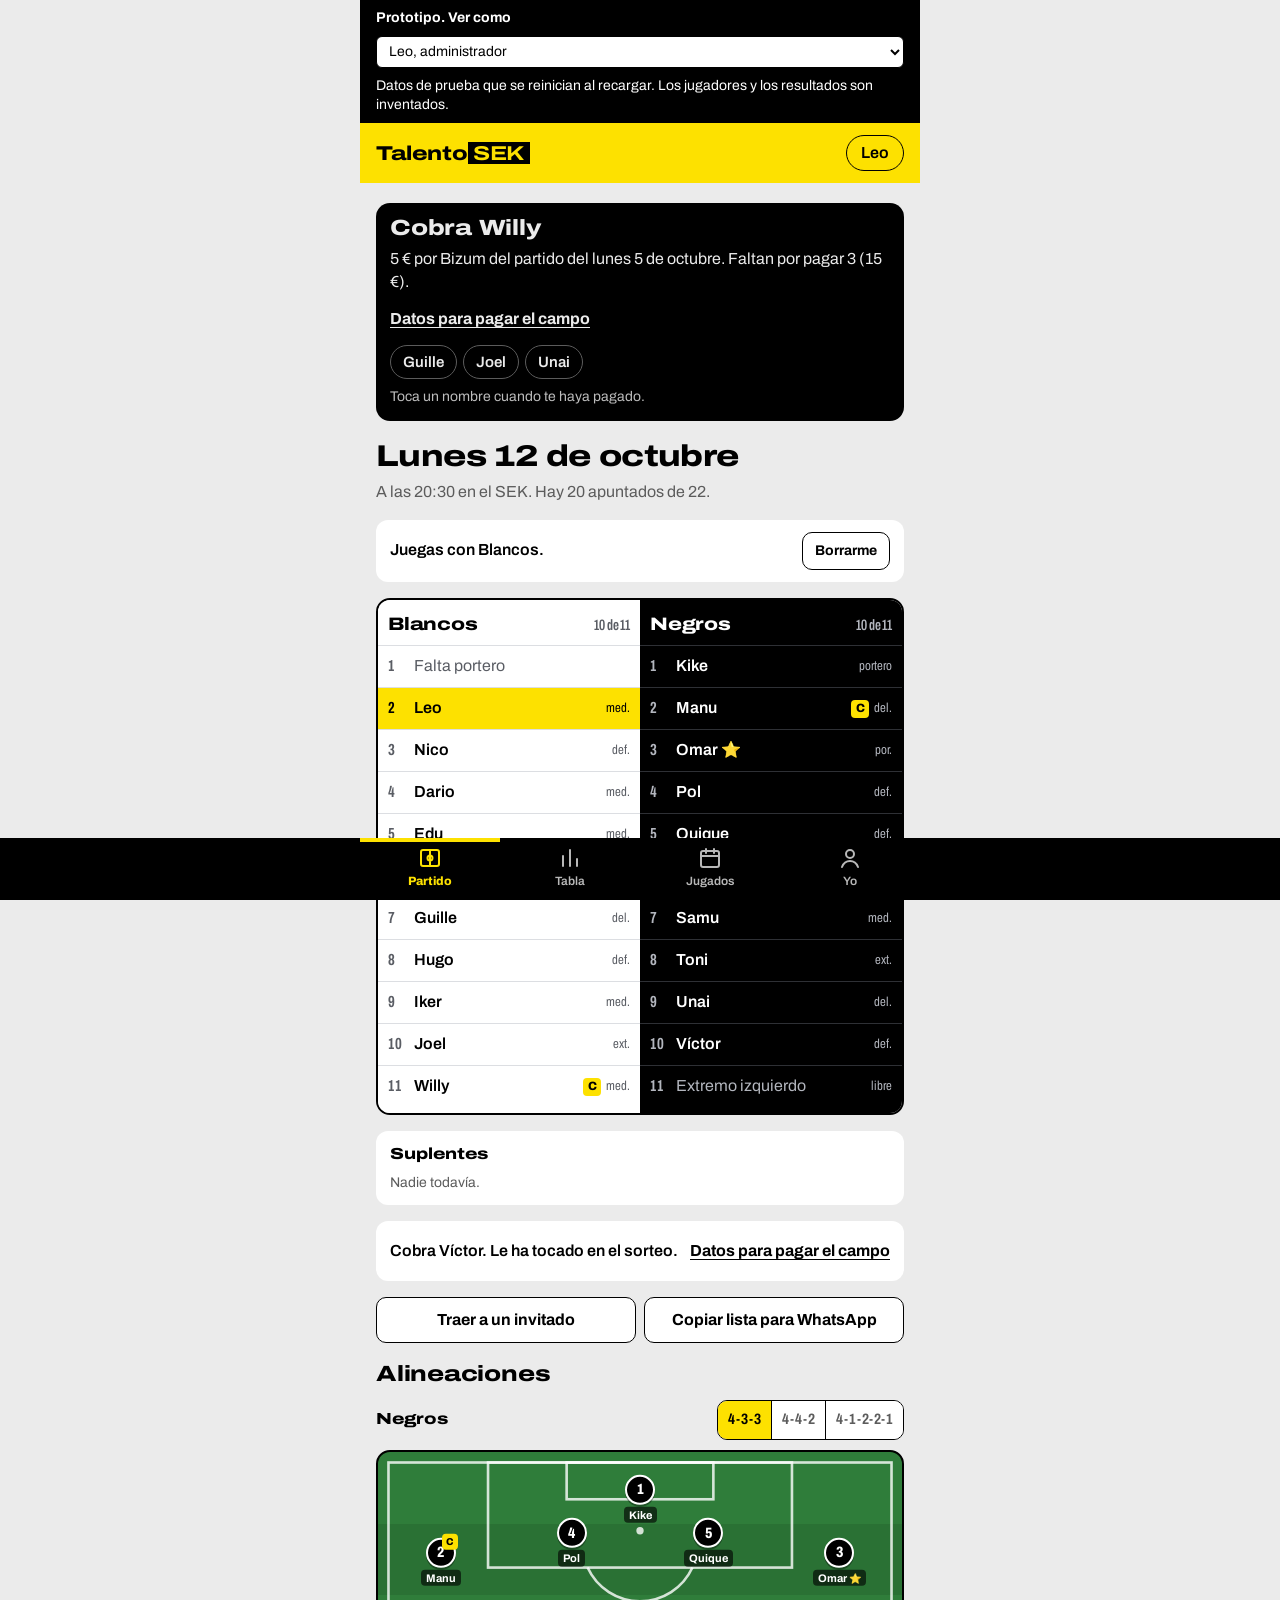
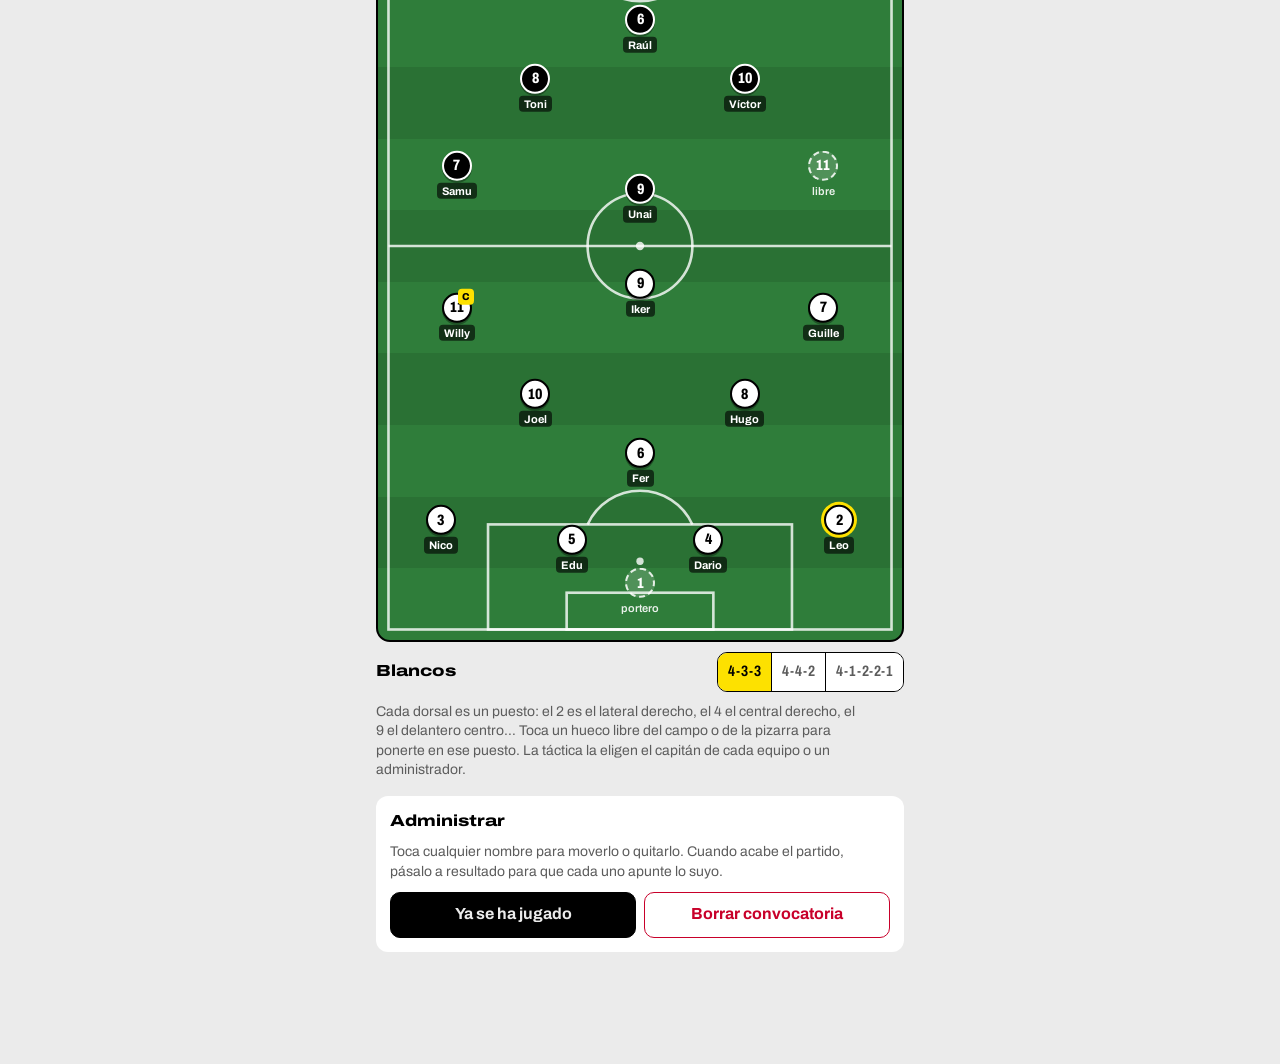
==== commit d1222d7e: "Regla de titulares e historial plegable con tácticas - Desde el partido del 26 de octubre, solo se a" ====
--- a/demo.html
+++ b/demo.html
@@ -199,6 +199,12 @@
 .dos{display:grid;grid-template-columns:repeat(2,minmax(0,1fr));gap:12px}
 .dos li{font-size:15px;overflow-wrap:anywhere}
 .dos li span{color:var(--gris);font-size:13px}
+
+.partido-cab{display:flex;flex-direction:column;align-items:flex-start;gap:6px;width:100%;padding:0;border:0;background:none;text-align:left;color:inherit}
+.partido-cab .res{display:flex;align-items:baseline;gap:10px;font-weight:800;font-stretch:62%;font-size:44px;line-height:1;font-variant-numeric:tabular-nums}
+.partido-cab .res small{font-stretch:125%;font-size:14px;font-weight:800}
+.partido-cab .res i{font-style:normal;color:var(--gris);font-weight:500}
+.partido-cab .ver{font-weight:700;font-size:14px;text-decoration:underline;text-underline-offset:3px}
 
 /* formularios */
 .campo{display:flex;flex-direction:column;gap:6px}
@@ -536,7 +542,7 @@
   var B = window.createBackend();
   var S = { loading: true, me: { uid: null, pid: null, isAdmin: false }, players: [], admins: {}, matches: [], entries: {} };
   var idx = {};
-  var ui = { tab: 'partido', sort: 'g', onboarding: false, pending: null, pollQ: null, pollOpts: null, addNames: '', tagInput: '', wiz: null, payFor: {}, fld: null, sheet: null, confirm: null, newName: '', guestName: '', guestTeam: 's', newDate: '', rename: '' };
+  var ui = { tab: 'partido', sort: 'g', onboarding: false, pending: null, pollQ: null, pollOpts: null, addNames: '', tagInput: '', wiz: null, payFor: {}, fld: null, openM: {}, sheet: null, confirm: null, newName: '', guestName: '', guestTeam: 's', newDate: '', rename: '' };
 
   /* ---------- utilidades ---------- */
   function esc(s) {
@@ -665,6 +671,25 @@
   }
   function size(m, t, skip) { return side(m, t).filter(function (x) { return x.pid !== skip; }).length; }
   // Dorsal de campo libre para alguien: el pedido si está libre, o el primero libre. null = sin dorsal pero cabe; false = completo.
+  // Titulares: desde este partido, solo puede apuntarse en Blancos o Negros quien jugó los dos lunes anteriores;
+  // el resto entra de suplente. Los administradores son la excepción y pueden subir a quien haga falta.
+  var RULE_FROM = '2026-10-26';
+  function lastTwo(m) { return sorted().filter(function (o) { return o.date < m.date && o.status !== 'open'; }).slice(-2); }
+  function ruleOn(m) { return m.date >= RULE_FROM && lastTwo(m).length === 2; }
+  function canStart(m, pid) {
+    if (!ruleOn(m) || S.me.isAdmin) return true;
+    return lastTwo(m).every(function (o) {
+      var src = o.status === 'closed' && o.final ? o.final : ents(o.id), e = src[pid];
+      return !!e && (e.t === 'a' || e.t === 'b');
+    });
+  }
+  function benchMsg(m, who) {
+    var ds = lastTwo(m).map(function (o) { return fmt(o.date, { day: 'numeric', month: 'long' }); });
+    ui.sheet = { k: 'msg', title: who ? who + ' empieza en el banquillo' : 'Te toca empezar en el banquillo',
+      text: 'Para apuntarse de titular hay que haber jugado los dos últimos lunes (' + lista(ds) + '). ' +
+        (who ? 'Apúntalo de suplente' : 'Puedes apuntarte de suplente') + ' y un administrador puede subir a quien haga falta.' };
+    render();
+  }
   function fieldSlot(m, t, want, moving) {
     if (size(m, t, moving) >= CAP) return false;
     var L = slots(m, t, moving);
@@ -846,6 +871,7 @@
     if (!S.me.pid) return '<div class="estado"><p>Elige quién eres para apuntarte.</p><button class="btn pri" data-act="identify" data-fk="ident2">Elegir quién soy</button></div>';
     var e = ents(m.id)[S.me.pid], ask = idx[S.me.pid] && !idx[S.me.pid].pos
       ? '<div class="estado"><p>Todavía no has dicho de qué juegas.</p><button class="btn min" data-act="ask-pos" data-fk="askpos">Elegir posición</button></div>' : '';
+    if (!e && !canStart(m, S.me.pid)) return ask + '<div class="estado"><p>No jugaste los dos últimos lunes, así que esta vez entras de suplente.</p><button class="btn min" data-act="join" data-mid="' + m.id + '" data-t="s" data-fk="sup2">Apuntarme de suplente</button></div>';
     if (!e) return ask + '<div class="estado"><p>No estás apuntado. Toca un hueco libre de la pizarra.</p></div>';
     var txt = e.t === 's' ? 'Estás de suplente.' : e.gk ? 'Eres el portero de ' + TEAM[e.t] + '.' : 'Juegas con ' + TEAM[e.t] + '.';
     return ask + '<div class="estado"><p>' + txt + '</p><button class="btn min" data-act="leave" data-mid="' + m.id + '" data-pid="' + S.me.pid + '" data-fk="salir">Borrarme</button></div>';
@@ -865,6 +891,7 @@
     return '<section class="vista" aria-label="Convocatoria"><div class="bloque"><h1 class="cuando">' + esc(largo(m.date)) + '</h1>' +
       '<p class="donde">A las ' + esc(m.time || '20:30') + ' en el SEK. Hay ' + n + ' apuntados de ' + (CAP * 2) + '.</p></div>' +
       miEstado(m) + pizarra(m) + suplentes(m) + sorteoLine(m) +
+      (ruleOn(m) ? '<p class="nota">De titular solo pueden apuntarse quienes jugaron los dos últimos lunes; el resto, de suplente.</p>' : '') +
       (isFinite(endTime(m)) ? '<p class="nota">A las ' + hhmm(endTime(m)) + ', al acabar el partido, se abre solo el resultado para apuntar goles y pagos.</p>' : '') +
       '<div class="fila-btn">' + (S.me.pid ? '<button class="btn" data-act="sheet" data-k="guest" data-mid="' + m.id + '" data-fk="inv">Traer a un invitado</button>' : '') +
       '<button class="btn" data-act="copy" data-mid="' + m.id + '" data-fk="copy">Copiar lista para WhatsApp</button></div>' +
@@ -1083,10 +1110,15 @@
   function viewPartidos() {
     var ms = closed().reverse();
     if (!ms.length) return '<section class="vista"><div class="bloque"><h1 class="cuando">Aún no hay partidos cerrados</h1><p class="donde">Aquí quedará cada lunes con su resultado, goleadores y asistentes.</p></div></section>';
-    return '<section class="vista"><h1 class="cuando">Partidos jugados</h1>' + ms.map(function (m) {
-      var d = dues(m);
-      return '<article class="partido"><p class="nota">' + esc(largo(m.date)) + '</p>' +
-        '<p class="res"><small>Blancos</small>' + (m.sa || 0) + '<i>–</i>' + (m.sb || 0) + '<small>Negros</small></p>' +
+    return '<section class="vista"><h1 class="cuando">Partidos jugados</h1><p class="nota">Toca un partido para ver goleadores, asistencias y tácticas.</p>' + ms.map(function (m) {
+      var d = dues(m), open = !!ui.openM[m.id];
+      var head = '<button class="partido-cab" data-act="toggle-m" data-mid="' + m.id + '" data-fk="pm-' + m.id + '" aria-expanded="' + open + '">' +
+        '<span class="nota">' + esc(largo(m.date)) + '</span>' +
+        '<span class="res"><small>Blancos</small>' + (m.sa || 0) + '<i>–</i>' + (m.sb || 0) + '<small>Negros</small></span>' +
+        '<span class="ver">' + (open ? 'Ocultar' : 'Ver el partido') + '</span></button>';
+      if (!open) return '<article class="partido">' + head + '</article>';
+      return '<article class="partido">' + head +
+        '<p class="aviso">Tácticas: Blancos ' + TACTICS[tactic(m, 'a')].label + ', Negros ' + TACTICS[tactic(m, 'b')].label + '.</p>' +
         '<div class="dos">' + alineacion(m, 'a') + alineacion(m, 'b') + '</div>' +
         (m.cob ? '<p class="nota">Cobró ' + esc(nameOf(m.cob)) + '.' + (d.unknown ? '' : d.unpaid.length ? ' Han pagado ' + (d.payers.length - d.unpaid.length) + ' de ' + d.payers.length + '.' : ' Pagaron todos.') + '</p>' : '') +
         (S.me.isAdmin ? '<div class="fila-btn"><button class="btn min" data-act="status" data-mid="' + m.id + '" data-v="review" data-fk="re-' + m.id + '">Reabrir para corregir</button>' +
@@ -1429,6 +1461,7 @@
       if (!pid) { ui.onboarding = true; render(); return; }
       if (!m || m.status !== 'open') return;
       var n = null;
+      if (t !== 's' && !canStart(m, pid)) { benchMsg(m); return; }
       if (t !== 's') {
         if (want === 1) { if (!gkFree(m, t, pid)) { toast('Ese equipo ya tiene portero.'); return; } n = 1; }
         else { n = fieldSlot(m, t, want, pid); if (n === false) { toast(want ? 'Ese puesto ya está cogido.' : TEAM[t] + ' está completo. Puedes apuntarte de suplente.'); return; } }
@@ -1441,6 +1474,7 @@
     move: function (b) {
       var m = match(b.dataset.mid), t = b.dataset.t, gk = b.dataset.gk === '1', pid = b.dataset.pid, n = null;
       if (!m) return;
+      if (t !== 's' && !canStart(m, pid)) { benchMsg(m, pid === S.me.pid ? '' : nameOf(pid)); return; }
       if (t !== 's') {
         if (gk) { if (!gkFree(m, t, pid)) { toast('Ese equipo ya tiene portero.'); return; } n = 1; }
         else { n = fieldSlot(m, t, 0, pid); if (n === false) { toast(TEAM[t] + ' está completo.'); return; } }
@@ -1509,11 +1543,18 @@
       if (!m) return;
       if (!side(m, 'a').length || !side(m, 'b').length) { toast('Hace falta al menos un jugador en cada equipo.'); return; }
       ['a', 'b'].forEach(function (t) {
-        side(m, t).forEach(function (x, i) { final[x.pid] = { t: t, gk: !!x.e.gk, g: x.e.g || 0, a: x.e.a || 0, og: x.e.og || 0, o: (t === 'a' ? 0 : 100) + i }; });
+        var L = slots(m, t), list = [];
+        L.arr.forEach(function (x, i) { if (x) list.push([x, i + 1]); });
+        L.extra.forEach(function (x) { list.push([x, null]); });
+        list.forEach(function (r, i) {
+          var x = r[0];
+          final[x.pid] = { t: t, gk: !!x.e.gk, g: x.e.g || 0, a: x.e.a || 0, og: x.e.og || 0, o: (t === 'a' ? 0 : 100) + i, n: r[1] };
+        });
       });
       ui.confirm = null;
       run(B.updateMatch(m.id, { status: 'closed', final: final }), 'Partido cerrado. Ya cuenta en la tabla.').then(function () { ui.tab = 'tabla'; render(); });
     },
+    'toggle-m': function (b) { var k = b.dataset.mid; ui.openM[k] = !ui.openM[k]; render(); },
     'cover-del': function () { run(B.setCover(null), 'Foto quitada.'); },
     'copy-text': function (b) {
       var v = b.dataset.v;
@@ -1549,6 +1590,7 @@
       var name = ui.guestName.trim().replace(/\s+/g, ' '), sh = ui.sheet, m = sh && match(sh.mid), t = ui.guestTeam;
       if (!name || !m) { toast('Escribe el nombre del invitado.'); return; }
       if (S.players.some(function (p) { return norm(p.name) === norm(name); })) { toast('Ya hay un ' + name + ' en la lista. Añade un apellido para distinguirlo.'); return; }
+      if (t !== 's' && ruleOn(m) && !S.me.isAdmin) { benchMsg(m, name); return; }
       var gn = t === 's' ? null : fieldSlot(m, t, 0, null);
       if (gn === false) { toast(TEAM[t] + ' está completo. Apúntalo de suplente.'); return; }
       ui.sheet = null;
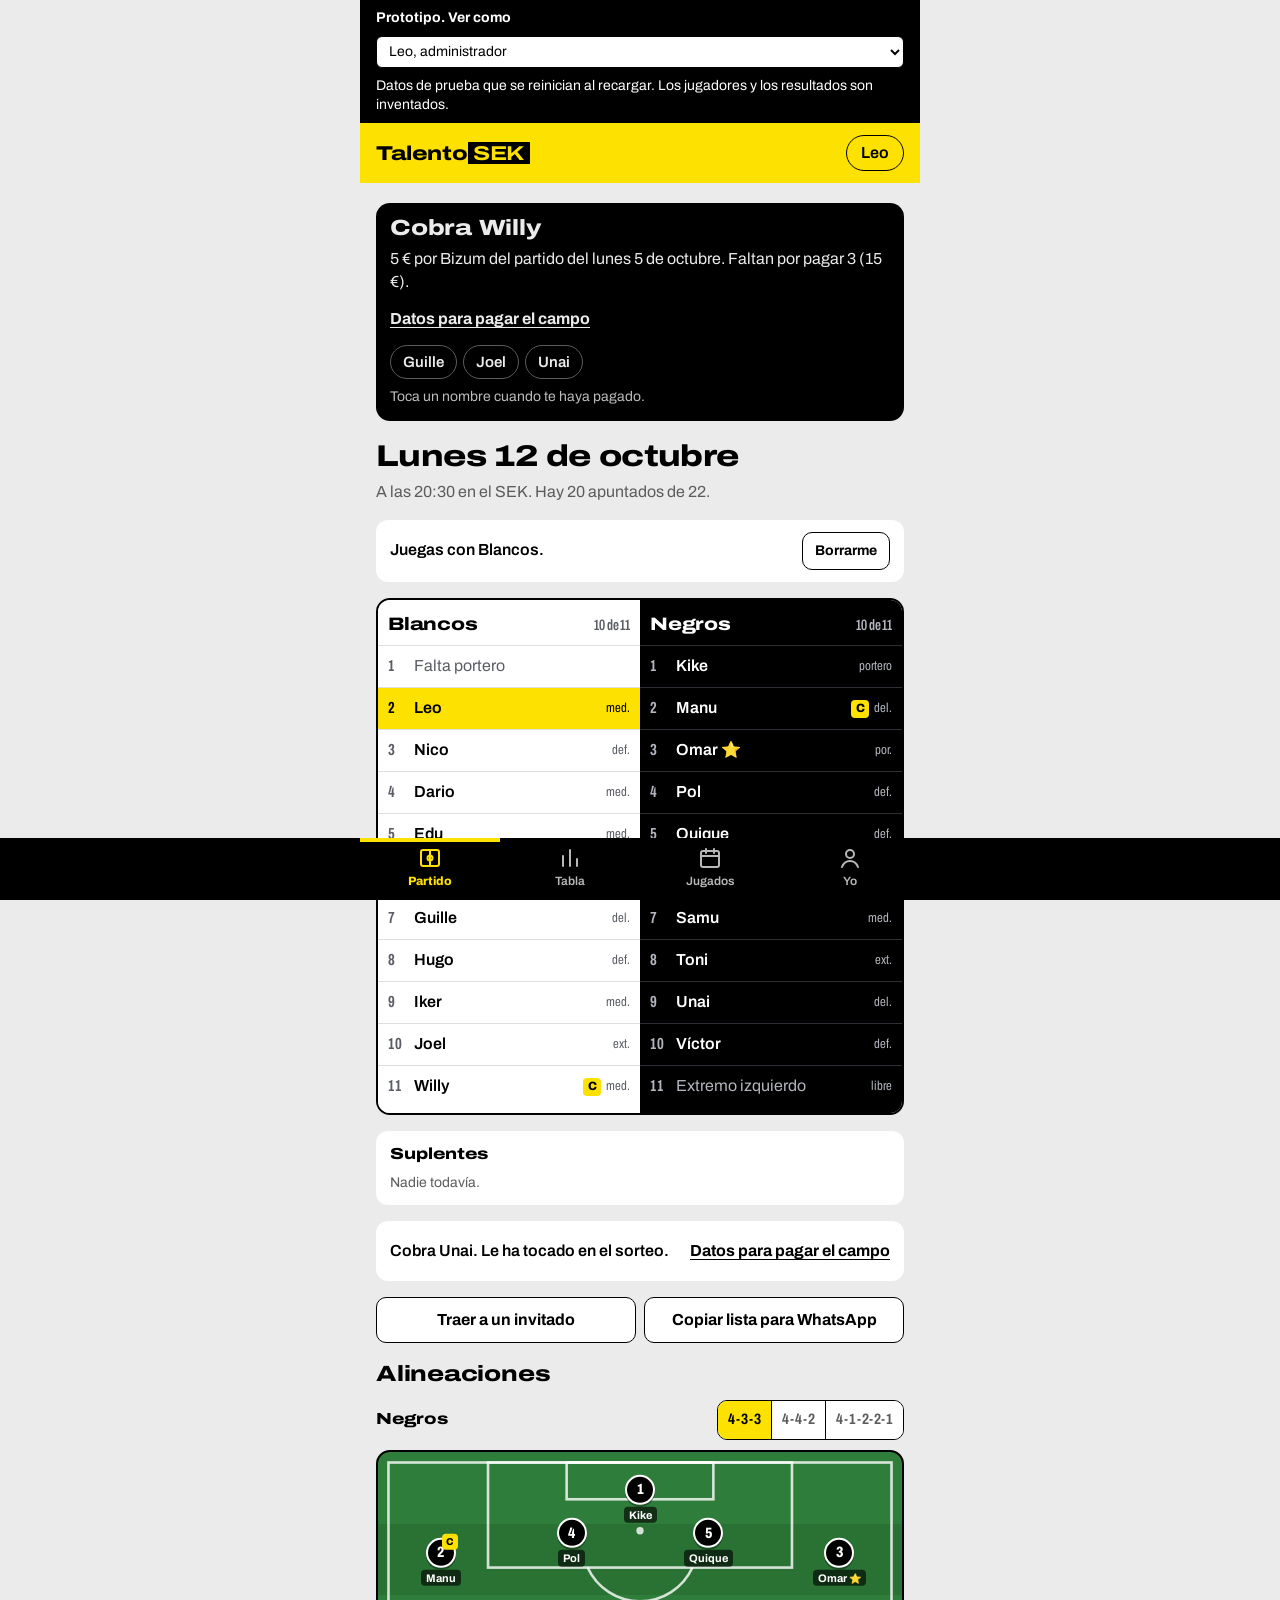
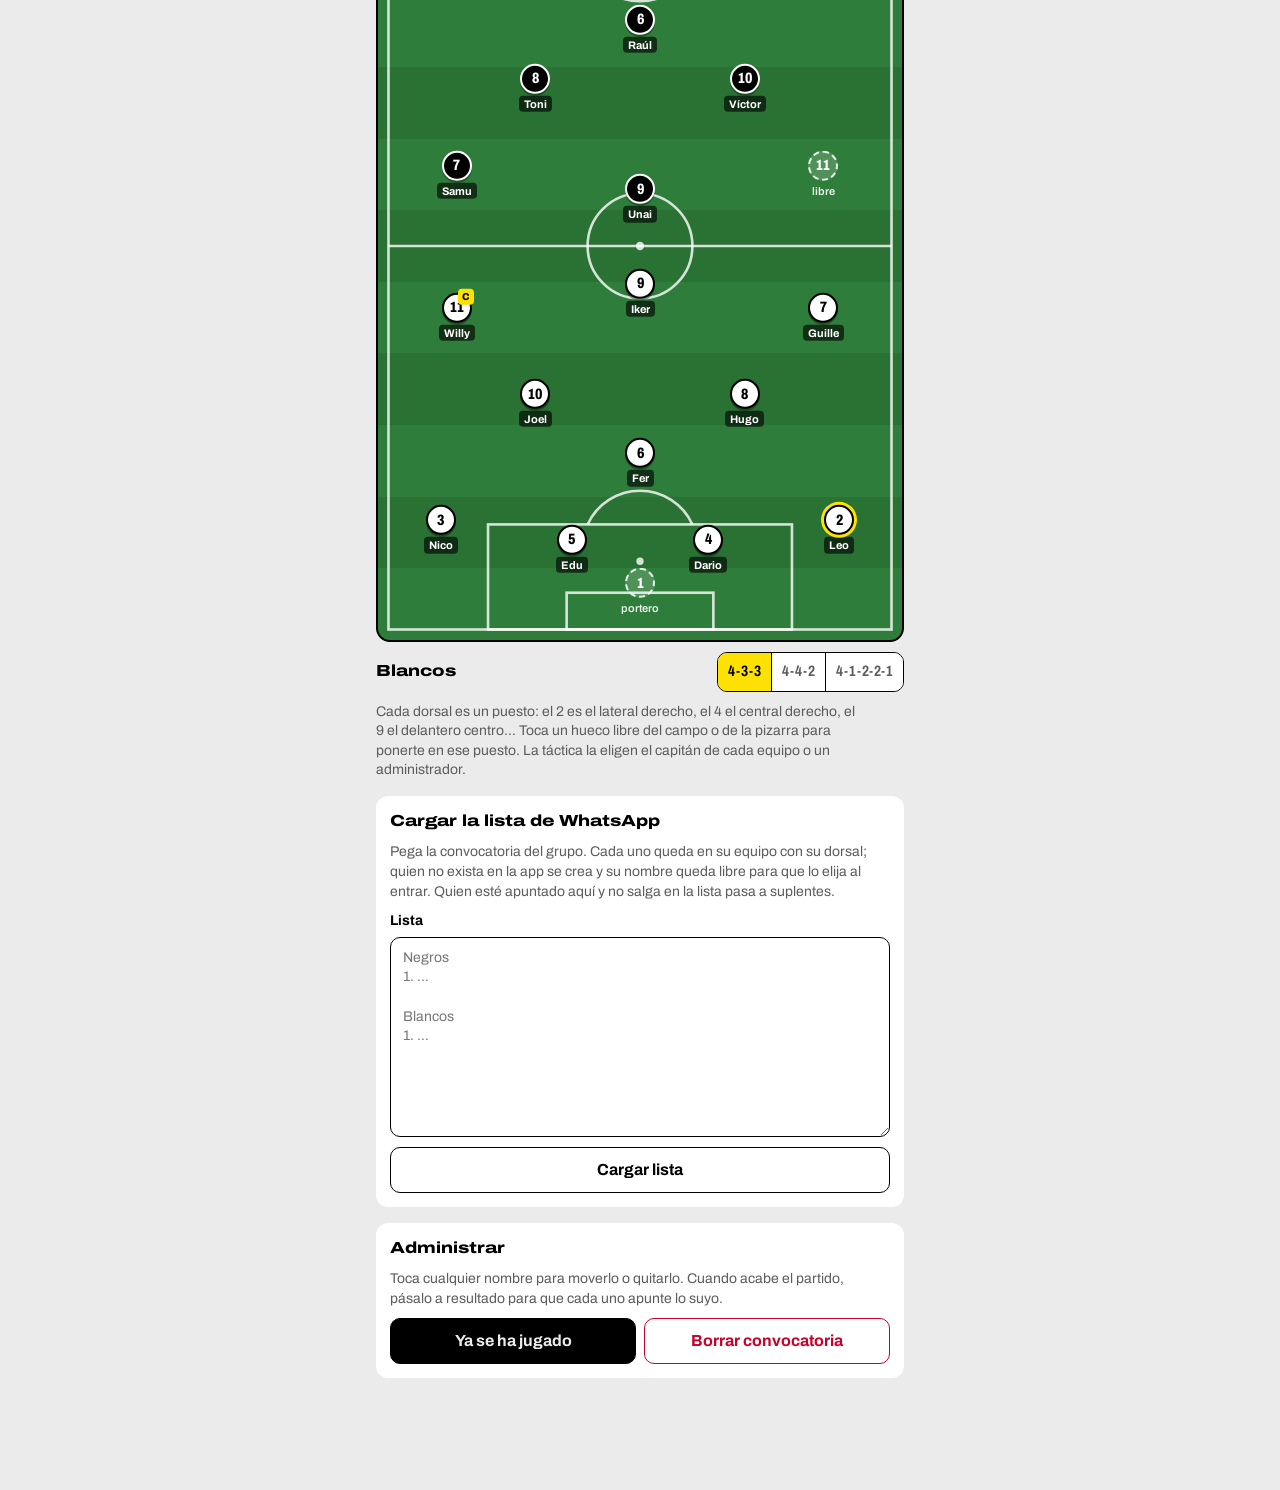
==== commit 115acae3: "Cargar la lista de WhatsApp en la convocatoria Para administradores: se pega la convocatoria del gru" ====
--- a/demo.html
+++ b/demo.html
@@ -542,7 +542,7 @@
   var B = window.createBackend();
   var S = { loading: true, me: { uid: null, pid: null, isAdmin: false }, players: [], admins: {}, matches: [], entries: {} };
   var idx = {};
-  var ui = { tab: 'partido', sort: 'g', onboarding: false, pending: null, pollQ: null, pollOpts: null, addNames: '', tagInput: '', wiz: null, payFor: {}, fld: null, openM: {}, sheet: null, confirm: null, newName: '', guestName: '', guestTeam: 's', newDate: '', rename: '' };
+  var ui = { tab: 'partido', sort: 'g', onboarding: false, pending: null, pollQ: null, pollOpts: null, addNames: '', tagInput: '', wiz: null, payFor: {}, fld: null, openM: {}, importText: '', importNote: '', sheet: null, confirm: null, newName: '', guestName: '', guestTeam: 's', newDate: '', rename: '' };
 
   /* ---------- utilidades ---------- */
   function esc(s) {
@@ -886,6 +886,41 @@
       }).join('') + '</ul>' : '<p class="nota">Nadie todavía.</p>') +
       (m.status === 'open' && S.me.pid && !meIn ? '<button class="enlace" data-act="join" data-mid="' + m.id + '" data-t="s" data-gk="0" data-fk="join-s">Apuntarme de suplente</button>' : '') + '</div>';
   }
+  /* ---------- cargar la lista de WhatsApp (administradores) ---------- */
+  var HIDDEN = /[​-‏⁠-⁯﻿]/g;
+  function cleanName(s) {
+    var n = String(s).replace(HIDDEN, '').replace(/<[^>]*>/g, '').replace(/[^\p{L}\p{N} .'"-]/gu, '').replace(/\s+/g, ' ').replace(/^[ .-]+|[ .-]+$/g, '');
+    return n ? (n.charAt(0).toUpperCase() + n.slice(1)).slice(0, 30) : '';
+  }
+  function parseList(text) {
+    var sec = null, out = { a: [], b: [], s: [] };
+    String(text).split(/\r?\n/).forEach(function (line) {
+      var l = line.replace(HIDDEN, '').trim(), bare = norm(l);
+      if (/^blancos?\b/.test(bare) && bare.length < 20) { sec = 'a'; return; }
+      if (/^negros?\b/.test(bare) && bare.length < 20) { sec = 'b'; return; }
+      if (/^suplente/.test(bare)) { sec = 's'; return; }
+      if (!sec) return;
+      var m = l.match(/^(\d{1,2})\s*[.):-]*\s*(.*)$/), name = cleanName(m ? m[2] : (sec === 's' ? l : ''));
+      if (!name) return;
+      if (sec === 's') out.s.push(name); else out[sec].push([m ? +m[1] : 0, name]);
+    });
+    return out;
+  }
+  function findPlayer(name, pool) {
+    var n = norm(name);
+    for (var i = 0; i < pool.length; i++) {
+      if (norm(pool[i].name) === n) return pool[i];
+      if ((pool[i].aka || []).some(function (a) { return norm(a) === n; })) return pool[i];
+    }
+    return null;
+  }
+  function importBox(m) {
+    return '<form class="tarjeta" data-form="import" data-mid="' + m.id + '"><h3>Cargar la lista de WhatsApp</h3>' +
+      '<p class="nota">Pega la convocatoria del grupo. Cada uno queda en su equipo con su dorsal; quien no exista en la app se crea y su nombre queda libre para que lo elija al entrar. Quien esté apuntado aquí y no salga en la lista pasa a suplentes.</p>' +
+      (ui.importNote ? '<p class="aviso">' + esc(ui.importNote) + '</p>' : '') +
+      '<div class="campo"><label for="imp-' + m.id + '">Lista</label><textarea id="imp-' + m.id + '" data-in="importText" placeholder="Negros&#10;1. …&#10;&#10;Blancos&#10;1. …">' + esc(ui.importText) + '</textarea></div>' +
+      '<button class="btn" type="submit">Cargar lista</button></form>';
+  }
   function convocatoria(m) {
     var n = side(m, 'a').length + side(m, 'b').length;
     return '<section class="vista" aria-label="Convocatoria"><div class="bloque"><h1 class="cuando">' + esc(largo(m.date)) + '</h1>' +
@@ -896,6 +931,7 @@
       '<div class="fila-btn">' + (S.me.pid ? '<button class="btn" data-act="sheet" data-k="guest" data-mid="' + m.id + '" data-fk="inv">Traer a un invitado</button>' : '') +
       '<button class="btn" data-act="copy" data-mid="' + m.id + '" data-fk="copy">Copiar lista para WhatsApp</button></div>' +
       campo(m) +
+      (S.me.isAdmin ? importBox(m) : '') +
       (S.me.isAdmin ? '<div class="tarjeta"><h3>Administrar</h3><p class="nota">Toca cualquier nombre para moverlo o quitarlo. Cuando acabe el partido, pásalo a resultado para que cada uno apunte lo suyo.</p>' +
         '<div class="fila-btn"><button class="btn osc" data-act="status" data-mid="' + m.id + '" data-v="review" data-fk="jugado">Ya se ha jugado</button>' +
         (ui.confirm === 'del-' + m.id
@@ -1617,6 +1653,44 @@
       ui.sheet = null;
       run(B.updatePlayer(sh.pid, { tag: ui.tagInput.trim().slice(0, 4) }), ui.tagInput.trim() ? 'Símbolo guardado.' : 'Símbolo quitado.');
     },
+    'import': function (f) {
+      var m = match(f && f.dataset.mid), res = parseList(ui.importText || ''), items = [];
+      if (!m || !S.me.isAdmin) return;
+      ['a', 'b'].forEach(function (t) { res[t].forEach(function (r) { items.push({ t: t, n: r[0] >= 1 && r[0] <= CAP ? r[0] : null, name: r[1] }); }); });
+      res.s.forEach(function (name) { items.push({ t: 's', n: null, name: name }); });
+      if (!items.length) { toast('No encuentro los equipos en ese texto. Tiene que llevar las líneas Blancos y Negros con los nombres numerados.'); return; }
+      var news = [], seen = {};
+      items.forEach(function (it) {
+        var p = findPlayer(it.name, S.players);
+        if (p) { it.pid = p.id; return; }
+        var k = norm(it.name);
+        if (!seen[k]) { seen[k] = { name: it.name }; news.push(seen[k]); }
+        it.nw = seen[k];
+      });
+      toast('Cargando la lista…');
+      Promise.all(news.map(function (x) { return B.createPlayer({ name: x.name }).then(function (id) { x.pid = id; }); })).then(function () {
+        var es = ents(m.id), listed = {}, ops = [], moved = [], cnt = { a: 0, b: 0, s: 0 };
+        items.forEach(function (it) {
+          var pid = it.pid || (it.nw && it.nw.pid);
+          if (!pid || listed[pid]) return;
+          listed[pid] = true; cnt[it.t]++;
+          var data = { t: it.t, gk: it.t !== 's' && it.n === 1, n: it.t === 's' ? null : it.n };
+          ops.push(es[pid] ? B.updateEntry(m.id, pid, data) : B.setEntry(m.id, pid, Object.assign({ at: Date.now() + ops.length }, data)));
+        });
+        Object.keys(es).forEach(function (pid) {
+          if (listed[pid] || es[pid].t === 's') return;
+          moved.push(nameOf(pid));
+          ops.push(B.updateEntry(m.id, pid, { t: 's', gk: false, n: null }));
+        });
+        return Promise.all(ops).then(function () {
+          ui.importText = '';
+          ui.importNote = 'Lista cargada: ' + cnt.a + ' en Blancos, ' + cnt.b + ' en Negros' + (cnt.s ? ' y ' + cnt.s + ' suplentes' : '') + '.' +
+            (news.length ? ' Nuevos en la app: ' + lista(news.map(function (x) { return x.name; })) + '.' : '') +
+            (moved.length ? ' Pasan a suplentes por no salir en la lista: ' + lista(moved) + '.' : '');
+          toast('Lista cargada.'); render();
+        });
+      }).then(null, function (e) { toast(e && e.code === 'denied' ? e.message : 'No se ha podido cargar entera. Revisa la pizarra y vuelve a intentarlo.'); render(); });
+    },
     'add-players': function () {
       var seen = {}, names = ui.addNames.split(/\n|,/).map(function (n) { return n.trim().replace(/\s+/g, ' ').slice(0, 30); }).filter(function (n) {
         var k = norm(n);
@@ -1649,7 +1723,7 @@
   app.addEventListener('submit', function (ev) {
     ev.preventDefault();
     var f = ev.target.closest('[data-form]');
-    if (f && forms[f.dataset.form]) forms[f.dataset.form]();
+    if (f && forms[f.dataset.form]) forms[f.dataset.form](f);
   });
   function onInput(ev) {
     var el = ev.target, k = el && el.dataset ? el.dataset['in'] : null;
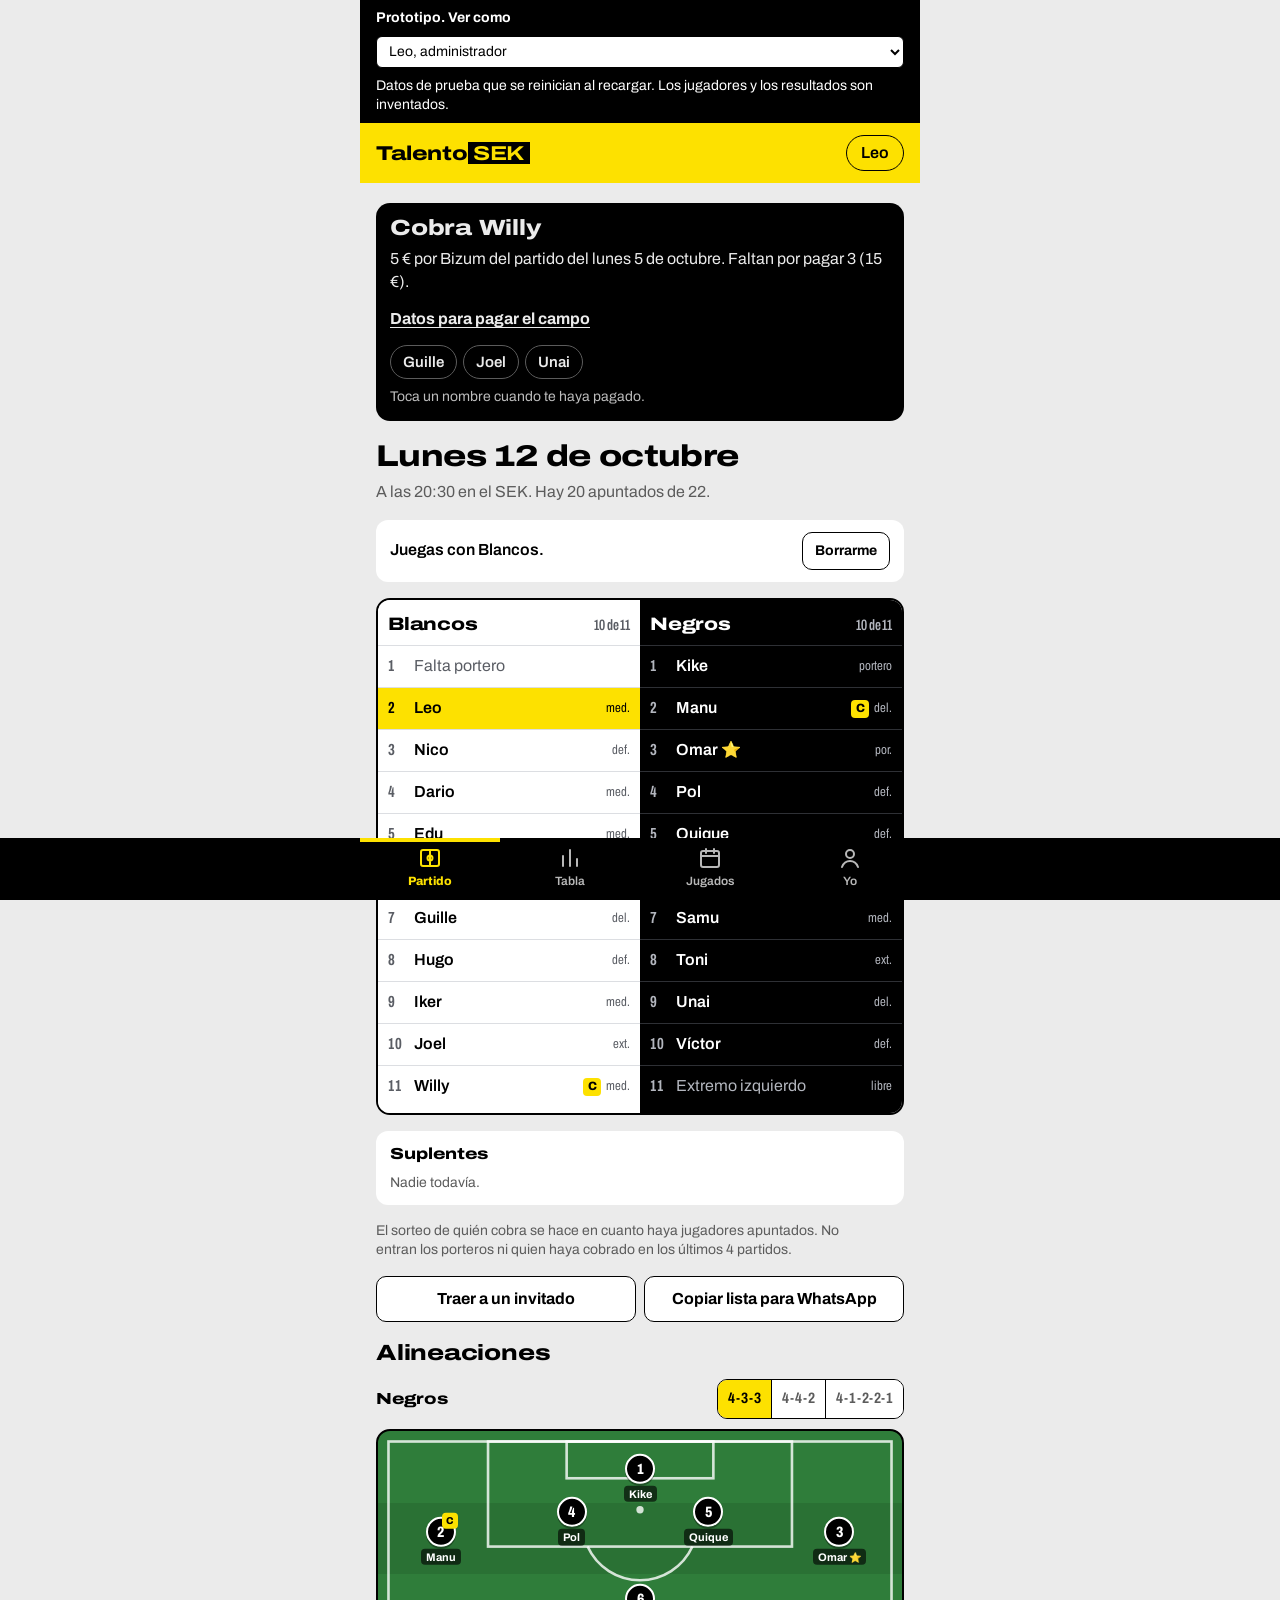
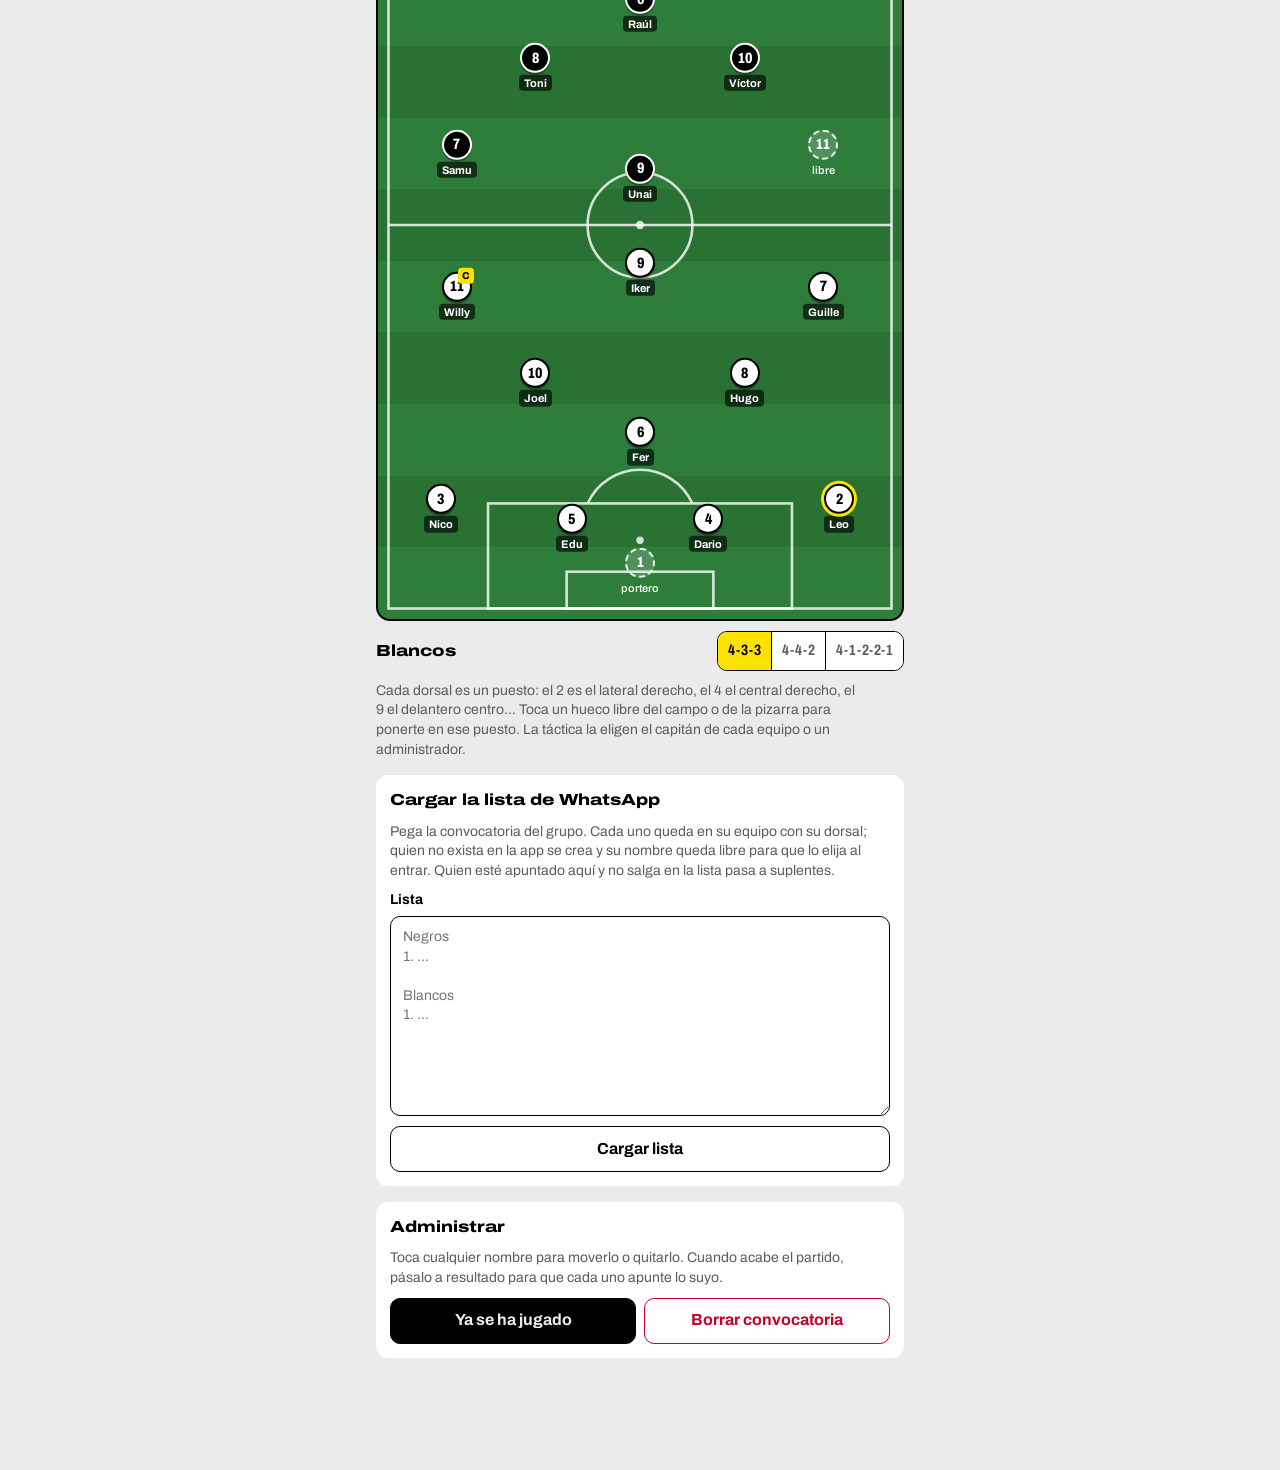
==== commit 3bf30fe0: "Unir dos fichas de la misma persona Desde Gestionar, un administrador indica que dos jugadores son e" ====
--- a/demo.html
+++ b/demo.html
@@ -542,7 +542,7 @@
   var B = window.createBackend();
   var S = { loading: true, me: { uid: null, pid: null, isAdmin: false }, players: [], admins: {}, matches: [], entries: {} };
   var idx = {};
-  var ui = { tab: 'partido', sort: 'g', onboarding: false, pending: null, pollQ: null, pollOpts: null, addNames: '', tagInput: '', wiz: null, payFor: {}, fld: null, openM: {}, importText: '', importNote: '', sheet: null, confirm: null, newName: '', guestName: '', guestTeam: 's', newDate: '', rename: '' };
+  var ui = { tab: 'partido', sort: 'g', onboarding: false, pending: null, pollQ: null, pollOpts: null, addNames: '', tagInput: '', wiz: null, payFor: {}, fld: null, openM: {}, importText: '', importNote: '', mergeWith: '', sheet: null, confirm: null, newName: '', guestName: '', guestTeam: 's', newDate: '', rename: '' };
 
   /* ---------- utilidades ---------- */
   function esc(s) {
@@ -1344,6 +1344,10 @@
         '<form data-form="tag" class="bloque"><div class="campo"><label for="p-tag">Símbolo a la derecha del nombre</label>' +
         '<input type="text" id="p-tag" data-in="tagInput" maxlength="4" autocomplete="off" placeholder="Por ejemplo ⭐" value="' + esc(ui.tagInput) + '"></div><button class="btn" type="submit">Guardar símbolo</button></form>' +
         '<div class="campo"><label for="p-pos">Posición</label>' + posSelect('p-pos', 'ppos', p.id) + '</div>' +
+        '<form data-form="merge" class="bloque"><div class="campo"><label for="p-merge">Es la misma persona que…</label><select id="p-merge" data-in="mergeWith"><option value="">Elige un jugador</option>' +
+        S.players.filter(function (q) { return q.id !== p.id; }).sort(byName).map(function (q) { return '<option value="' + q.id + '"' + (ui.mergeWith === q.id ? ' selected' : '') + '>' + esc(q.name) + '</option>'; }).join('') +
+        '</select></div><p class="nota">Se quedan en uno solo: el que tenga el móvil asociado, con su nombre. El otro nombre se guarda para reconocerlo en las listas de WhatsApp, y ocupa el sitio que tuviera cualquiera de los dos.</p>' +
+        '<button class="btn" type="submit">Unir jugadores</button></form>' +
         '<div class="fila-btn">' +
         (p.uid ? '<button class="btn" data-act="release" data-pid="' + p.id + '" data-fk="lib">Liberar su móvil</button>' : '') +
         (p.uid && p.uid !== S.me.uid ? '<button class="btn" data-act="admin" data-pid="' + p.id + '" data-v="' + (isAdm ? 0 : 1) + '" data-fk="adm">' + (isAdm ? 'Quitar de administrador' : 'Hacer administrador') + '</button>' : '') +
@@ -1438,6 +1442,46 @@
       return false;
     });
   }
+  // Unir dos fichas de la misma persona. Se queda la que tiene móvil (o la que se está gestionando) y hereda
+  // el sitio en los partidos, las estadísticas, el brazalete y el otro nombre como alias.
+  function mergePlayers(aPid, bPid) {
+    var A = idx[aPid], Bp = idx[bPid], no = function (msg) { return Promise.reject(Object.assign(new Error(msg), { code: 'denied' })); };
+    if (!A || !Bp || aPid === bPid) return no('Elige otro jugador.');
+    if (A.uid && Bp.uid) return no('Los dos tienen un móvil asociado. Libera antes el que sobre.');
+    var keep = Bp.uid && !A.uid ? Bp : A, drop = keep === A ? Bp : A, ops = [];
+    S.matches.forEach(function (m) {
+      var es = S.entries[m.id], d = es && es[drop.id];
+      if (d) {
+        var k = es[keep.id];
+        if (!k || (k.t === 's' && d.t !== 's')) {
+          var place = { t: d.t, gk: !!d.gk, n: d.n || null }, nums = { g: d.g || 0, a: d.a || 0, og: d.og || 0, paid: !!d.paid };
+          ops.push(k ? B.updateEntry(m.id, keep.id, Object.assign(place, nums))
+            : B.setEntry(m.id, keep.id, Object.assign({ at: d.at || Date.now() }, place)).then(function () { return B.updateEntry(m.id, keep.id, nums); }));
+        }
+        ops.push(B.deleteEntry(m.id, drop.id));
+      }
+      var patch = null;
+      if (m.final && m.final[drop.id]) {
+        var f = Object.assign({}, m.final);
+        if (!f[keep.id]) f[keep.id] = f[drop.id];
+        delete f[drop.id];
+        patch = { final: f };
+      }
+      if (m.cob === drop.id) { patch = patch || {}; patch.cob = keep.id; }
+      if (patch) ops.push(B.updateMatch(m.id, patch));
+    });
+    if ((S.captains || []).indexOf(drop.id) >= 0) {
+      ops.push(B.setCaptains(S.captains.map(function (id) { return id === drop.id ? keep.id : id; }).filter(function (id, i, arr) { return arr.indexOf(id) === i; })));
+    }
+    var aka = (keep.aka || []).concat([drop.name], drop.aka || []).filter(function (n, i, arr) {
+      return norm(n) !== norm(keep.name) && arr.map(norm).indexOf(norm(n)) === i;
+    });
+    var pp = { aka: aka };
+    if (!keep.tag && drop.tag) pp.tag = drop.tag;
+    ops.push(B.updatePlayer(keep.id, pp));
+    if (!keep.pos && drop.pos) ops.push(B.setProfile(keep.id, { pos: drop.pos }));
+    return Promise.all(ops).then(function () { return B.deletePlayer(drop.id); }).then(function () { return { keep: keep.name, drop: drop.name }; });
+  }
   // Guardar un pago firmando quién lo marca. Si las reglas publicadas son anteriores a la firma, se guarda sin ella.
   function setPaid(mid, pid, on) {
     return B.updateEntry(mid, pid, { paid: on, paidBy: on ? (S.me.pid || null) : null }).then(null, function (e) {
@@ -1473,7 +1517,7 @@
     'close-sheet': function () { ui.sheet = null; render(); },
     sheet: function (b) {
       ui.sheet = { k: b.dataset.k, mid: b.dataset.mid, pid: b.dataset.pid };
-      if (b.dataset.k === 'player' && idx[b.dataset.pid]) { ui.rename = idx[b.dataset.pid].name; ui.tagInput = idx[b.dataset.pid].tag || ''; }
+      if (b.dataset.k === 'player' && idx[b.dataset.pid]) { ui.rename = idx[b.dataset.pid].name; ui.tagInput = idx[b.dataset.pid].tag || ''; ui.mergeWith = ''; }
       if (b.dataset.k === 'guest') { ui.guestName = ''; ui.guestTeam = 's'; }
       render();
     },
@@ -1646,6 +1690,15 @@
       var cur = S.field || {}, get = function (k) { return String(f[k] !== undefined ? f[k] : (cur[k] || '')).trim(); };
       var data = { iban: get('iban').replace(/\s+/g, '').toUpperCase().slice(0, 34), name: get('name').slice(0, 60), concept: get('concept').slice(0, 60), amount: get('amount').replace(/[^0-9.,]/g, '').slice(0, 6) };
       run(B.setField(data), data.iban ? 'Datos del campo guardados.' : 'Datos del campo quitados.').then(function () { ui.fld = null; render(); });
+    },
+    merge: function () {
+      var sh = ui.sheet;
+      if (!sh || !ui.mergeWith) { toast('Elige con quién unirlo.'); return; }
+      var other = ui.mergeWith;
+      ui.sheet = null; ui.mergeWith = '';
+      toast('Uniendo…');
+      mergePlayers(sh.pid, other).then(function (r) { toast('Hecho: ' + r.drop + ' y ' + r.keep + ' son ya el mismo jugador, ' + r.keep + '.'); render(); },
+        function (e) { toast(e && e.code === 'denied' ? e.message : 'No se ha podido unir del todo. Revisa la pizarra y vuelve a intentarlo.'); render(); });
     },
     tag: function () {
       var sh = ui.sheet;
